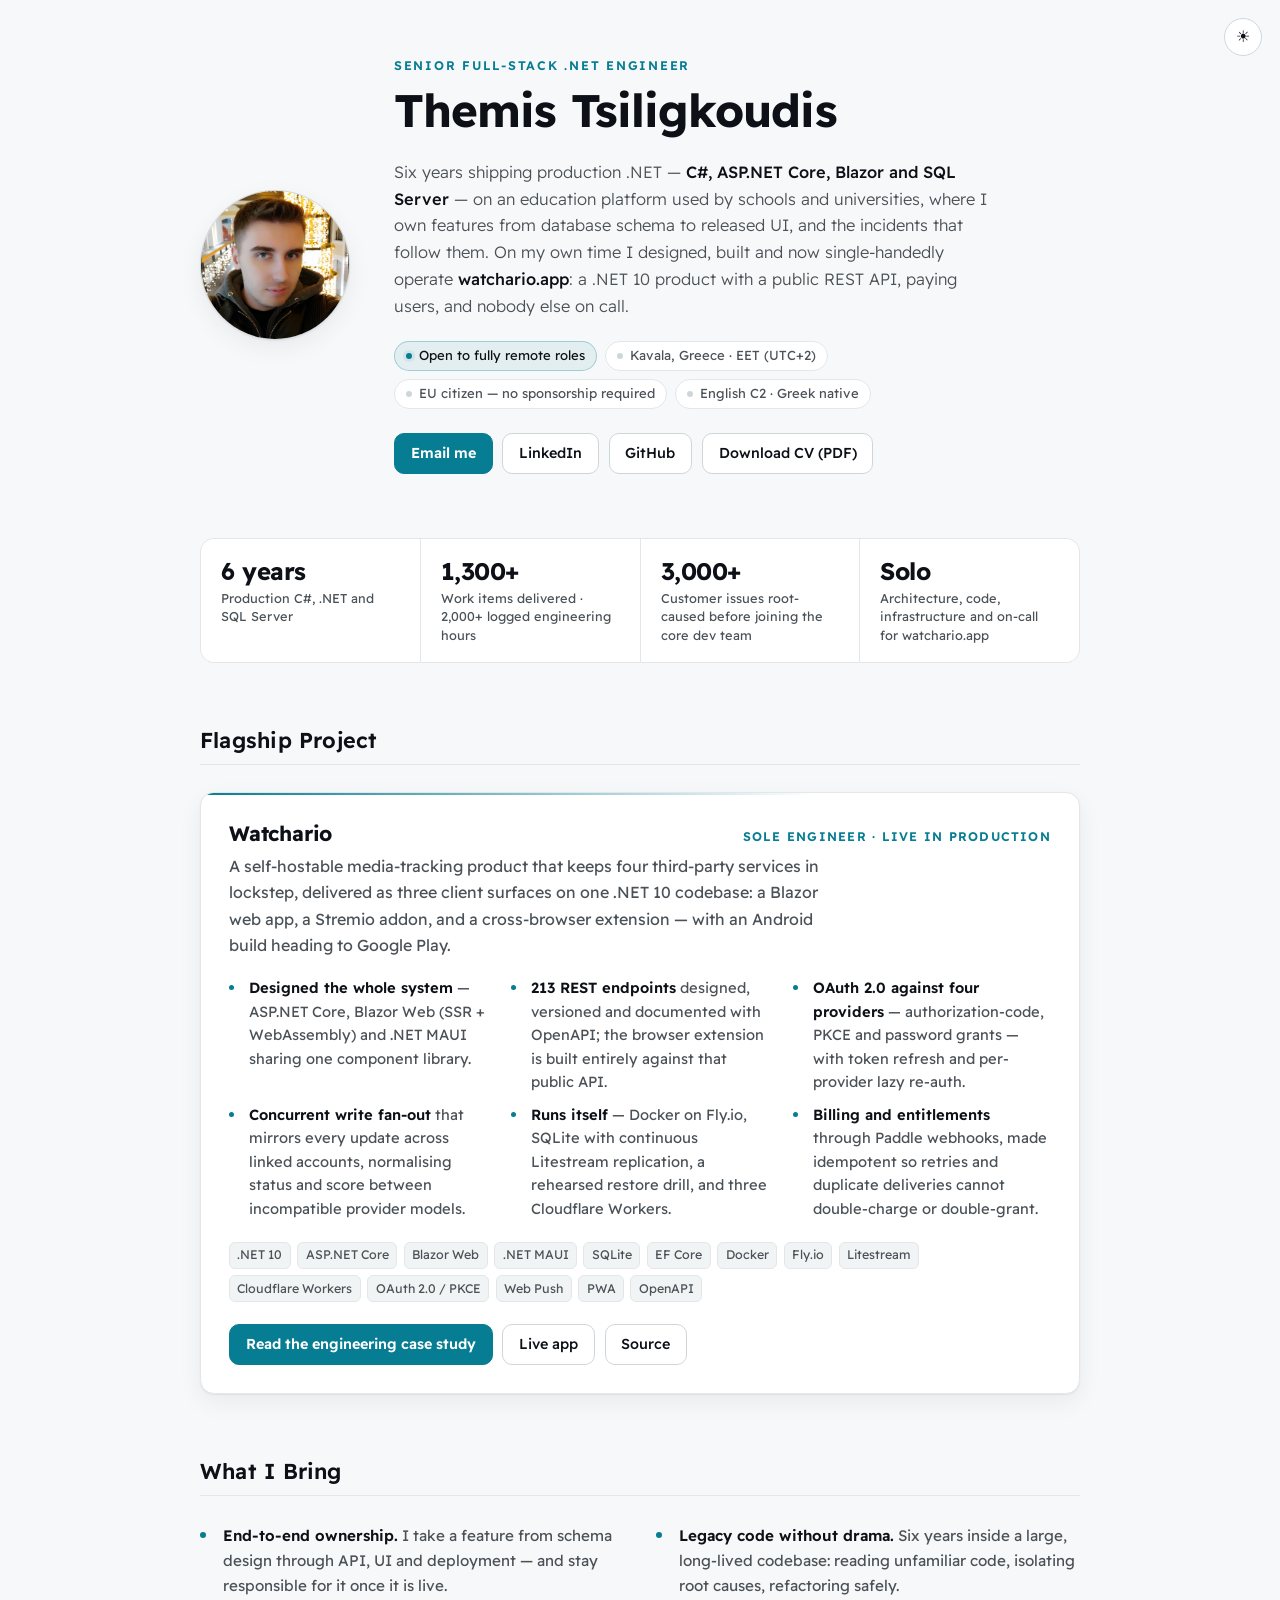
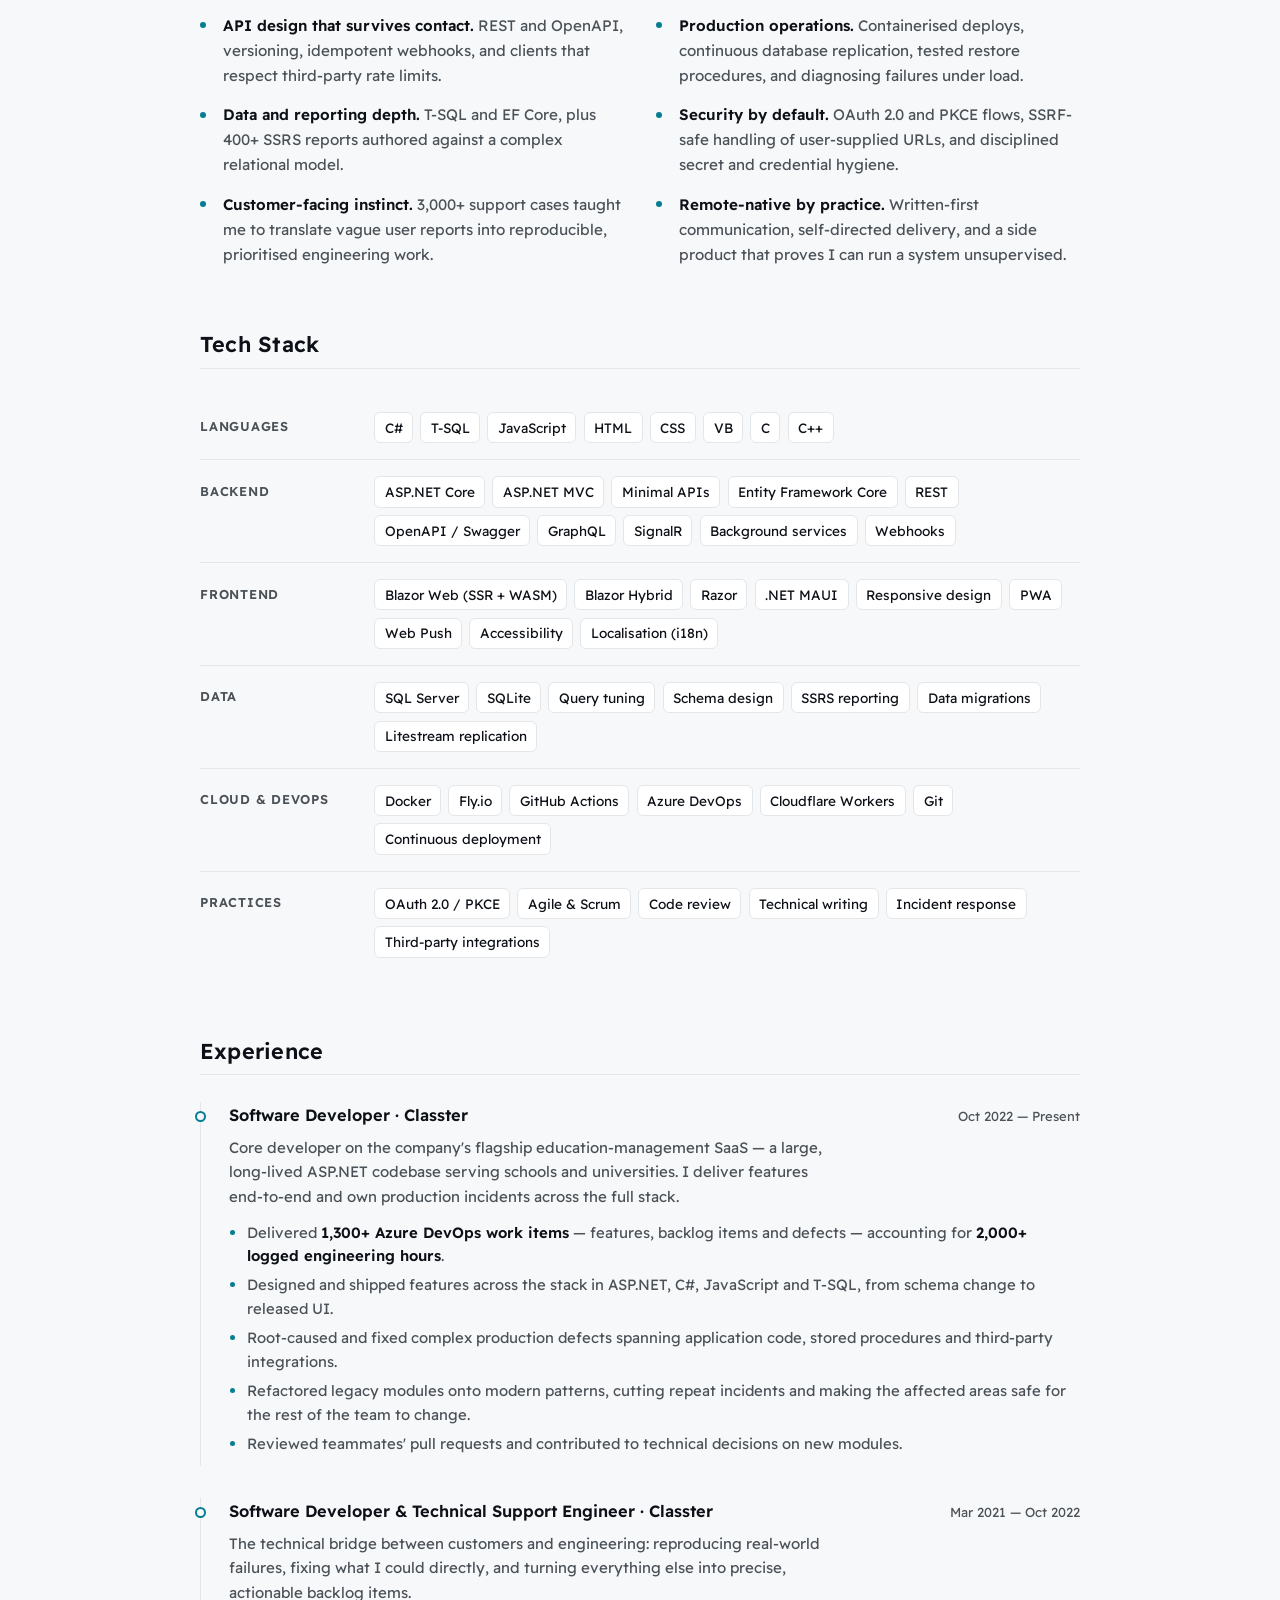
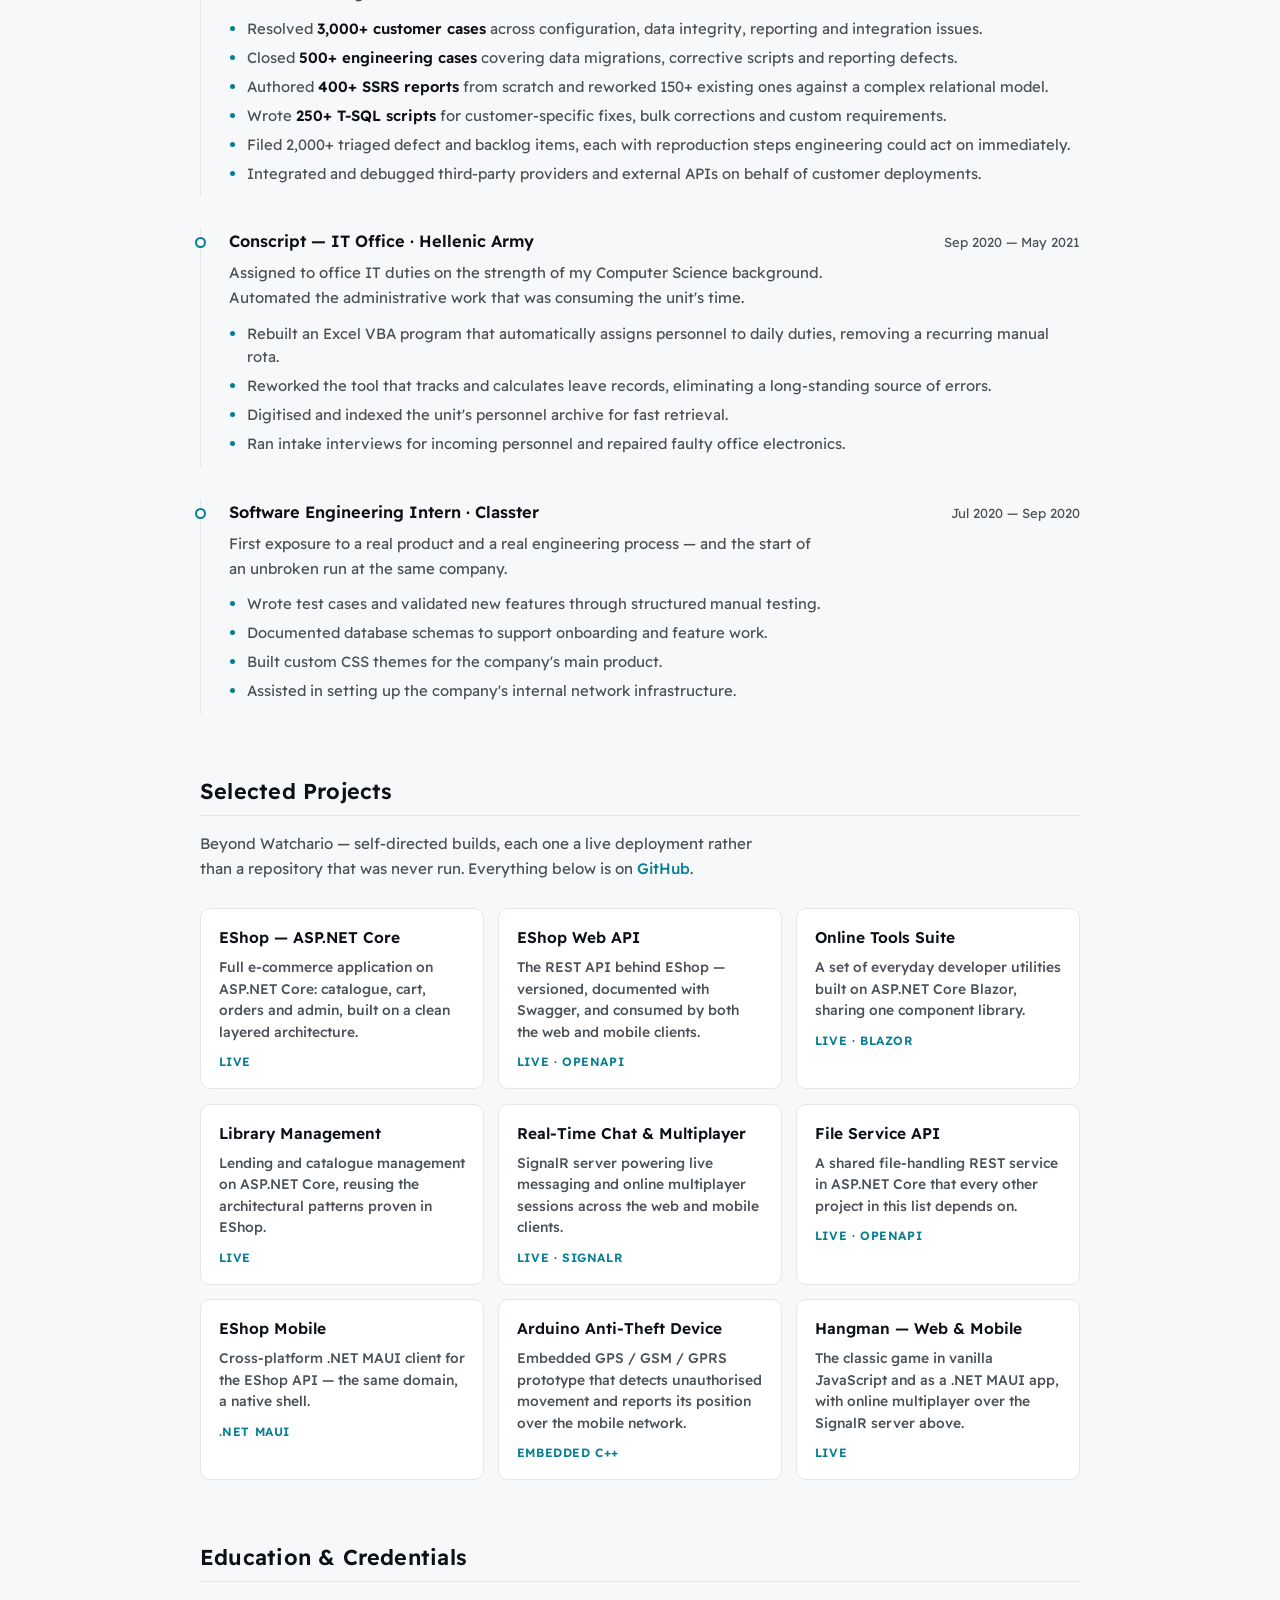
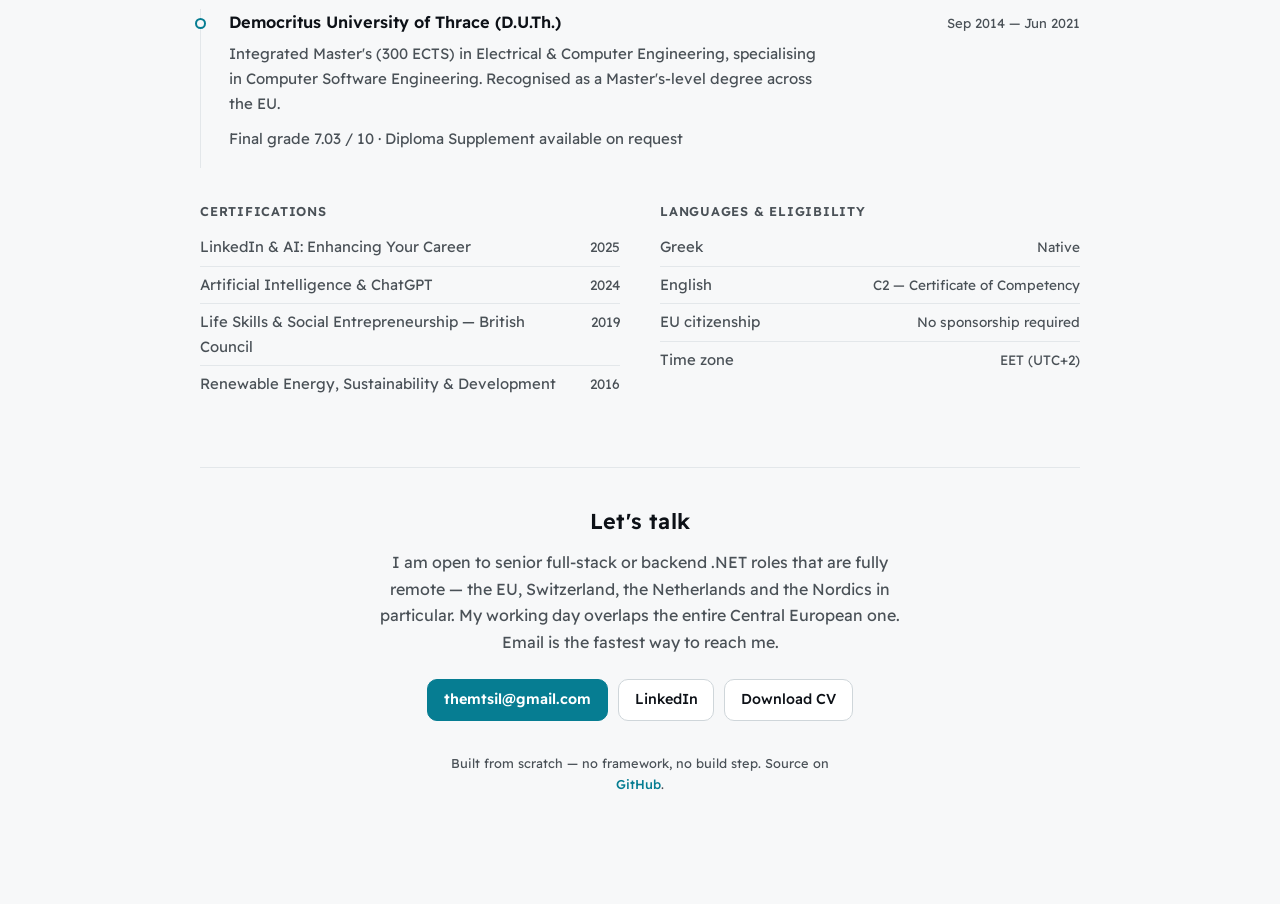
==== index.html @ 0f23194d "Reposition the résumé for senior remote roles; add Watchario case study The site read as a competent" ====
<!DOCTYPE html>
<html lang="en">
<head>
    <meta charset="utf-8">
    <meta name="viewport" content="width=device-width, initial-scale=1">

    <title>Themis Tsiligkoudis — Senior Full-Stack .NET Engineer</title>
    <meta name="description" content="Senior Full-Stack .NET Engineer with 6 years of production experience in C#, ASP.NET Core, Blazor and SQL Server. Based in Kavala, Greece (UTC+2) and open to fully remote roles across the EU, Switzerland and the Nordics. Builder and sole operator of watchario.app.">
    <meta name="author" content="Themis Tsiligkoudis">
    <meta name="keywords" content="Themis Tsiligkoudis, Senior .NET Developer, Full-Stack Engineer, C#, ASP.NET Core, Blazor, .NET MAUI, SQL Server, Remote Developer Greece, Remote .NET Engineer Europe">
    <link rel="canonical" href="https://myportofolio.eu/">

    <meta property="og:type" content="profile">
    <meta property="og:site_name" content="Themis Tsiligkoudis">
    <meta property="og:url" content="https://myportofolio.eu/">
    <meta property="og:title" content="Themis Tsiligkoudis — Senior Full-Stack .NET Engineer">
    <meta property="og:description" content="6 years shipping production .NET. Builder and sole operator of watchario.app — a .NET 10 Blazor + MAUI product with a public REST API. Open to fully remote roles across Europe.">
    <meta property="og:image" content="https://myportofolio.eu/assets/images/og-image.png">
    <meta property="og:image:width" content="1200">
    <meta property="og:image:height" content="630">
    <meta property="og:image:alt" content="Themis Tsiligkoudis, Senior Full-Stack .NET Engineer, remote from Kavala, Greece.">
    <meta name="twitter:card" content="summary_large_image">
    <meta name="twitter:title" content="Themis Tsiligkoudis — Senior Full-Stack .NET Engineer">
    <meta name="twitter:description" content="6 years shipping production .NET. Builder and sole operator of watchario.app. Open to fully remote roles across Europe.">
    <meta name="twitter:image" content="https://myportofolio.eu/assets/images/og-image.png">

    <meta name="theme-color" content="#0b0d0e" media="(prefers-color-scheme: dark)">
    <meta name="theme-color" content="#f7f8f9" media="(prefers-color-scheme: light)">

    <link rel="icon" href="./assets/favicon.svg" type="image/svg+xml">
    <link rel="apple-touch-icon" href="./assets/images/profile_pic.JPG">

    <link rel="preconnect" href="https://fonts.googleapis.com">
    <link rel="preconnect" href="https://fonts.gstatic.com" crossorigin>
    <link rel="stylesheet" href="https://fonts.googleapis.com/css2?family=Readex+Pro:wght@300;400;500;600;700&display=swap">
    <link rel="stylesheet" href="./styles/main.css">

    <script>
        /* Resolve the theme before first paint so the page never flashes. */
        (function () {
            try {
                var t = localStorage.getItem('portfolio-theme');
                if (t === 'light' || t === 'dark') {
                    document.documentElement.setAttribute('data-theme', t);
                }
            } catch (e) { /* Blocked storage — the OS preference decides. */ }
        })();
    </script>

    <script type="application/ld+json">
    {
        "@context": "https://schema.org",
        "@type": "Person",
        "name": "Themis Tsiligkoudis",
        "givenName": "Themis",
        "familyName": "Tsiligkoudis",
        "jobTitle": "Senior Full-Stack .NET Engineer",
        "email": "mailto:themtsil@gmail.com",
        "url": "https://myportofolio.eu/",
        "image": "https://myportofolio.eu/assets/images/profile_pic.JPG",
        "description": "Senior Full-Stack .NET Engineer with 6 years of production experience in C#, ASP.NET Core, Blazor, .NET MAUI and SQL Server. Builder and sole operator of watchario.app.",
        "nationality": { "@type": "Country", "name": "Greece" },
        "address": {
            "@type": "PostalAddress",
            "addressLocality": "Kavala",
            "addressRegion": "Eastern Macedonia and Thrace",
            "addressCountry": "GR"
        },
        "knowsLanguage": [
            { "@type": "Language", "name": "Greek", "alternateName": "el" },
            { "@type": "Language", "name": "English", "alternateName": "en" }
        ],
        "worksFor": {
            "@type": "Organization",
            "name": "Classter",
            "url": "https://www.classter.com"
        },
        "alumniOf": {
            "@type": "CollegeOrUniversity",
            "name": "Democritus University of Thrace",
            "url": "https://duth.gr"
        },
        "knowsAbout": [
            "C#", ".NET", "ASP.NET Core", "Blazor", ".NET MAUI", "SQL Server",
            "T-SQL", "Entity Framework Core", "REST API design", "OpenAPI",
            "SignalR", "SQL Server Reporting Services", "Docker", "OAuth 2.0",
            "Azure DevOps", "Cloudflare Workers", "Fly.io"
        ],
        "sameAs": [
            "https://github.com/ttsiligkoudis",
            "https://www.linkedin.com/in/ttsiligkoudis/",
            "https://watchario.app"
        ],
        "seeks": {
            "@type": "Demand",
            "name": "Fully remote senior .NET engineering roles across the EU, Switzerland, the Nordics and the Netherlands"
        }
    }
    </script>
</head>
<body>
    <a class="skip-link" href="#main">Skip to content</a>

    <button id="theme-toggle" class="theme-toggle no-print" type="button" aria-label="Toggle color theme" aria-pressed="false" title="Toggle theme">
        <span class="theme-toggle__icon" aria-hidden="true">☾</span>
    </button>

    <main id="main">
        <div id="container--main">

            <header id="wrapper--hero">
                <img id="profile-pic" src="./assets/images/profile_pic.JPG" width="150" height="150"
                     alt="Portrait of Themis Tsiligkoudis">

                <div class="hero__content">
                    <p class="eyebrow">Senior Full-Stack .NET Engineer</p>
                    <h1 id="user-name">Themis Tsiligkoudis</h1>

                    <p id="bio">
                        Six years shipping production .NET — <strong>C#, ASP.NET Core, Blazor and SQL Server</strong> —
                        on an education platform used by schools and universities, where I own features from
                        database schema to released UI, and the incidents that follow them.
                        On my own time I designed, built and now single-handedly operate
                        <strong>watchario.app</strong>: a .NET 10 product with a public REST API, paying users,
                        and nobody else on call.
                    </p>

                    <ul class="availability">
                        <li class="is-open">Open to fully remote roles</li>
                        <li>Kavala, Greece · EET (UTC+2)</li>
                        <li>EU citizen — no sponsorship required</li>
                        <li>English C2 · Greek native</li>
                    </ul>

                    <ul class="cta-row">
                        <li><a class="btn btn--primary print-url" data-url="themtsil@gmail.com" href="mailto:themtsil@gmail.com?subject=Role%20enquiry">Email me</a></li>
                        <li><a class="btn print-url" data-url="linkedin.com/in/ttsiligkoudis" href="https://www.linkedin.com/in/ttsiligkoudis/" target="_blank" rel="noopener">LinkedIn</a></li>
                        <li><a class="btn print-url" data-url="github.com/ttsiligkoudis" href="https://github.com/ttsiligkoudis" target="_blank" rel="noopener">GitHub</a></li>
                        <li><a class="btn no-print" href="./assets/Themis-Tsiligkoudis-CV.pdf" target="_blank" rel="noopener">Download CV (PDF)</a></li>
                    </ul>
                </div>
            </header>

            <section class="section--page" aria-label="Career highlights at a glance">
                <div class="stat-band">
                    <p class="stat">
                        <span class="stat__value">6 years</span>
                        <span class="stat__label">Production C#, .NET and SQL Server</span>
                    </p>
                    <p class="stat">
                        <span class="stat__value">1,300+</span>
                        <span class="stat__label">Work items delivered · 2,000+ logged engineering hours</span>
                    </p>
                    <p class="stat">
                        <span class="stat__value">3,000+</span>
                        <span class="stat__label">Customer issues root-caused before joining the core dev team</span>
                    </p>
                    <p class="stat">
                        <span class="stat__value">Solo</span>
                        <span class="stat__label">Architecture, code, infrastructure and on-call for watchario.app</span>
                    </p>
                </div>
            </section>

            <section class="section--page" id="flagship">
                <h2>Flagship Project</h2>

                <article class="featured">
                    <div class="featured__head">
                        <h3 class="featured__title">Watchario</h3>
                        <span class="featured__role">Sole engineer · Live in production</span>
                    </div>

                    <p class="featured__tagline">
                        A self-hostable media-tracking product that keeps four third-party services in lockstep,
                        delivered as three client surfaces on one .NET 10 codebase: a Blazor web app, a Stremio
                        addon, and a cross-browser extension — with an Android build heading to Google Play.
                    </p>

                    <ul class="featured__points">
                        <li><strong>Designed the whole system</strong> — ASP.NET Core, Blazor Web (SSR + WebAssembly) and .NET MAUI sharing one component library.</li>
                        <li><strong>213 REST endpoints</strong> designed, versioned and documented with OpenAPI; the browser extension is built entirely against that public API.</li>
                        <li><strong>OAuth 2.0 against four providers</strong> — authorization-code, PKCE and password grants — with token refresh and per-provider lazy re-auth.</li>
                        <li><strong>Concurrent write fan-out</strong> that mirrors every update across linked accounts, normalising status and score between incompatible provider models.</li>
                        <li><strong>Runs itself</strong> — Docker on Fly.io, SQLite with continuous Litestream replication, a rehearsed restore drill, and three Cloudflare Workers.</li>
                        <li><strong>Billing and entitlements</strong> through Paddle webhooks, made idempotent so retries and duplicate deliveries cannot double-charge or double-grant.</li>
                    </ul>

                    <ul class="tags">
                        <li>.NET 10</li>
                        <li>ASP.NET Core</li>
                        <li>Blazor Web</li>
                        <li>.NET MAUI</li>
                        <li>SQLite</li>
                        <li>EF Core</li>
                        <li>Docker</li>
                        <li>Fly.io</li>
                        <li>Litestream</li>
                        <li>Cloudflare Workers</li>
                        <li>OAuth 2.0 / PKCE</li>
                        <li>Web Push</li>
                        <li>PWA</li>
                        <li>OpenAPI</li>
                    </ul>

                    <ul class="cta-row">
                        <li><a class="btn btn--primary print-url" data-url="myportofolio.eu/watchario.html" href="./watchario.html">Read the engineering case study</a></li>
                        <li><a class="btn print-url" data-url="watchario.app" href="https://watchario.app" target="_blank" rel="noopener">Live app</a></li>
                        <li><a class="btn print-url" data-url="github.com/ttsiligkoudis/Watchario" href="https://github.com/ttsiligkoudis/Watchario" target="_blank" rel="noopener">Source</a></li>
                    </ul>
                </article>
            </section>

            <section class="section--page">
                <h2>What I Bring</h2>
                <ul id="qualifications--list">
                    <li><strong>End-to-end ownership.</strong> I take a feature from schema design through API, UI and deployment — and stay responsible for it once it is live.</li>
                    <li><strong>Legacy code without drama.</strong> Six years inside a large, long-lived codebase: reading unfamiliar code, isolating root causes, refactoring safely.</li>
                    <li><strong>API design that survives contact.</strong> REST and OpenAPI, versioning, idempotent webhooks, and clients that respect third-party rate limits.</li>
                    <li><strong>Production operations.</strong> Containerised deploys, continuous database replication, tested restore procedures, and diagnosing failures under load.</li>
                    <li><strong>Data and reporting depth.</strong> T-SQL and EF Core, plus 400+ SSRS reports authored against a complex relational model.</li>
                    <li><strong>Security by default.</strong> OAuth 2.0 and PKCE flows, SSRF-safe handling of user-supplied URLs, and disciplined secret and credential hygiene.</li>
                    <li><strong>Customer-facing instinct.</strong> 3,000+ support cases taught me to translate vague user reports into reproducible, prioritised engineering work.</li>
                    <li><strong>Remote-native by practice.</strong> Written-first communication, self-directed delivery, and a side product that proves I can run a system unsupervised.</li>
                </ul>
            </section>

            <section class="section--page">
                <h2>Tech Stack</h2>

                <div class="stack-group">
                    <p class="stack-group__label">Languages</p>
                    <ul class="stack-group__items">
                        <li>C#</li><li>T-SQL</li><li>JavaScript</li><li>HTML</li><li>CSS</li>
                        <li>VB</li><li>C</li><li>C++</li>
                    </ul>
                </div>

                <div class="stack-group">
                    <p class="stack-group__label">Backend</p>
                    <ul class="stack-group__items">
                        <li>ASP.NET Core</li><li>ASP.NET MVC</li><li>Minimal APIs</li>
                        <li>Entity Framework Core</li><li>REST</li><li>OpenAPI / Swagger</li>
                        <li>GraphQL</li><li>SignalR</li><li>Background services</li><li>Webhooks</li>
                    </ul>
                </div>

                <div class="stack-group">
                    <p class="stack-group__label">Frontend</p>
                    <ul class="stack-group__items">
                        <li>Blazor Web (SSR + WASM)</li><li>Blazor Hybrid</li><li>Razor</li>
                        <li>.NET MAUI</li><li>Responsive design</li><li>PWA</li>
                        <li>Web Push</li><li>Accessibility</li><li>Localisation (i18n)</li>
                    </ul>
                </div>

                <div class="stack-group">
                    <p class="stack-group__label">Data</p>
                    <ul class="stack-group__items">
                        <li>SQL Server</li><li>SQLite</li><li>Query tuning</li>
                        <li>Schema design</li><li>SSRS reporting</li><li>Data migrations</li>
                        <li>Litestream replication</li>
                    </ul>
                </div>

                <div class="stack-group">
                    <p class="stack-group__label">Cloud &amp; DevOps</p>
                    <ul class="stack-group__items">
                        <li>Docker</li><li>Fly.io</li><li>GitHub Actions</li>
                        <li>Azure DevOps</li><li>Cloudflare Workers</li><li>Git</li>
                        <li>Continuous deployment</li>
                    </ul>
                </div>

                <div class="stack-group">
                    <p class="stack-group__label">Practices</p>
                    <ul class="stack-group__items">
                        <li>OAuth 2.0 / PKCE</li><li>Agile &amp; Scrum</li><li>Code review</li>
                        <li>Technical writing</li><li>Incident response</li><li>Third-party integrations</li>
                    </ul>
                </div>
            </section>

            <section id="work-history-wrapper" class="section--page">
                <h2>Experience</h2>

                <div class="card--work-history">
                    <div class="card__header">
                        <strong>Software Developer · Classter</strong>
                        <span class="card__date">Oct 2022 — Present</span>
                    </div>
                    <p>
                        Core developer on the company's flagship education-management SaaS — a large, long-lived
                        ASP.NET codebase serving schools and universities. I deliver features end-to-end and own
                        production incidents across the full stack.
                    </p>
                    <ul>
                        <li>Delivered <strong>1,300+ Azure DevOps work items</strong> — features, backlog items and defects — accounting for <strong>2,000+ logged engineering hours</strong>.</li>
                        <li>Designed and shipped features across the stack in ASP.NET, C#, JavaScript and T-SQL, from schema change to released UI.</li>
                        <li>Root-caused and fixed complex production defects spanning application code, stored procedures and third-party integrations.</li>
                        <li>Refactored legacy modules onto modern patterns, cutting repeat incidents and making the affected areas safe for the rest of the team to change.</li>
                        <li>Reviewed teammates' pull requests and contributed to technical decisions on new modules.</li>
                    </ul>
                </div>

                <div class="card--work-history">
                    <div class="card__header">
                        <strong>Software Developer &amp; Technical Support Engineer · Classter</strong>
                        <span class="card__date">Mar 2021 — Oct 2022</span>
                    </div>
                    <p>
                        The technical bridge between customers and engineering: reproducing real-world failures,
                        fixing what I could directly, and turning everything else into precise, actionable backlog items.
                    </p>
                    <ul>
                        <li>Resolved <strong>3,000+ customer cases</strong> across configuration, data integrity, reporting and integration issues.</li>
                        <li>Closed <strong>500+ engineering cases</strong> covering data migrations, corrective scripts and reporting defects.</li>
                        <li>Authored <strong>400+ SSRS reports</strong> from scratch and reworked 150+ existing ones against a complex relational model.</li>
                        <li>Wrote <strong>250+ T-SQL scripts</strong> for customer-specific fixes, bulk corrections and custom requirements.</li>
                        <li>Filed 2,000+ triaged defect and backlog items, each with reproduction steps engineering could act on immediately.</li>
                        <li>Integrated and debugged third-party providers and external APIs on behalf of customer deployments.</li>
                    </ul>
                </div>

                <div class="card--work-history">
                    <div class="card__header">
                        <strong>Conscript — IT Office · Hellenic Army</strong>
                        <span class="card__date">Sep 2020 — May 2021</span>
                    </div>
                    <p>
                        Assigned to office IT duties on the strength of my Computer Science background. Automated
                        the administrative work that was consuming the unit's time.
                    </p>
                    <ul>
                        <li>Rebuilt an Excel VBA program that automatically assigns personnel to daily duties, removing a recurring manual rota.</li>
                        <li>Reworked the tool that tracks and calculates leave records, eliminating a long-standing source of errors.</li>
                        <li>Digitised and indexed the unit's personnel archive for fast retrieval.</li>
                        <li>Ran intake interviews for incoming personnel and repaired faulty office electronics.</li>
                    </ul>
                </div>

                <div class="card--work-history">
                    <div class="card__header">
                        <strong>Software Engineering Intern · Classter</strong>
                        <span class="card__date">Jul 2020 — Sep 2020</span>
                    </div>
                    <p>
                        First exposure to a real product and a real engineering process — and the start of an
                        unbroken run at the same company.
                    </p>
                    <ul>
                        <li>Wrote test cases and validated new features through structured manual testing.</li>
                        <li>Documented database schemas to support onboarding and feature work.</li>
                        <li>Built custom CSS themes for the company's main product.</li>
                        <li>Assisted in setting up the company's internal network infrastructure.</li>
                    </ul>
                </div>
            </section>

            <section class="section--page">
                <h2>Selected Projects</h2>
                <p class="section__lead">
                    Beyond Watchario — self-directed builds, each one a live deployment rather than a repository
                    that was never run. Everything below is on
                    <a href="https://github.com/ttsiligkoudis" target="_blank" rel="noopener">GitHub</a>.
                </p>

                <div class="projects-grid">
                    <a class="card--project" href="https://eshop.myportofolio.eu" target="_blank" rel="noopener">
                        <span class="card--project__title">EShop — ASP.NET Core</span>
                        <span class="card--project__desc">Full e-commerce application on ASP.NET Core: catalogue, cart, orders and admin, built on a clean layered architecture.</span>
                        <span class="card--project__meta">Live</span>
                    </a>

                    <a class="card--project" href="https://eshopapi.myportofolio.eu/swagger" target="_blank" rel="noopener">
                        <span class="card--project__title">EShop Web API</span>
                        <span class="card--project__desc">The REST API behind EShop — versioned, documented with Swagger, and consumed by both the web and mobile clients.</span>
                        <span class="card--project__meta">Live · OpenAPI</span>
                    </a>

                    <a class="card--project" href="https://tools.myportofolio.eu/" target="_blank" rel="noopener">
                        <span class="card--project__title">Online Tools Suite</span>
                        <span class="card--project__desc">A set of everyday developer utilities built on ASP.NET Core Blazor, sharing one component library.</span>
                        <span class="card--project__meta">Live · Blazor</span>
                    </a>

                    <a class="card--project" href="https://library.myportofolio.eu" target="_blank" rel="noopener">
                        <span class="card--project__title">Library Management</span>
                        <span class="card--project__desc">Lending and catalogue management on ASP.NET Core, reusing the architectural patterns proven in EShop.</span>
                        <span class="card--project__meta">Live</span>
                    </a>

                    <a class="card--project" href="https://chat.myportofolio.eu" target="_blank" rel="noopener">
                        <span class="card--project__title">Real-Time Chat &amp; Multiplayer</span>
                        <span class="card--project__desc">SignalR server powering live messaging and online multiplayer sessions across the web and mobile clients.</span>
                        <span class="card--project__meta">Live · SignalR</span>
                    </a>

                    <a class="card--project" href="https://fileservice.myportofolio.eu/swagger" target="_blank" rel="noopener">
                        <span class="card--project__title">File Service API</span>
                        <span class="card--project__desc">A shared file-handling REST service in ASP.NET Core that every other project in this list depends on.</span>
                        <span class="card--project__meta">Live · OpenAPI</span>
                    </a>

                    <a class="card--project" href="https://github.com/ttsiligkoudis/EShopMobile" target="_blank" rel="noopener">
                        <span class="card--project__title">EShop Mobile</span>
                        <span class="card--project__desc">Cross-platform .NET MAUI client for the EShop API — the same domain, a native shell.</span>
                        <span class="card--project__meta">.NET MAUI</span>
                    </a>

                    <a class="card--project" href="https://github.com/ttsiligkoudis/Arduino-GPS-GSM-Device" target="_blank" rel="noopener">
                        <span class="card--project__title">Arduino Anti-Theft Device</span>
                        <span class="card--project__desc">Embedded GPS / GSM / GPRS prototype that detects unauthorised movement and reports its position over the mobile network.</span>
                        <span class="card--project__meta">Embedded C++</span>
                    </a>

                    <a class="card--project" href="https://hangman.myportofolio.eu" target="_blank" rel="noopener">
                        <span class="card--project__title">Hangman — Web &amp; Mobile</span>
                        <span class="card--project__desc">The classic game in vanilla JavaScript and as a .NET MAUI app, with online multiplayer over the SignalR server above.</span>
                        <span class="card--project__meta">Live</span>
                    </a>
                </div>
            </section>

            <section id="education-wrapper" class="section--page">
                <h2>Education &amp; Credentials</h2>

                <div class="card--education">
                    <div class="card__header">
                        <strong>Democritus University of Thrace (D.U.Th.)</strong>
                        <span class="card__date">Sep 2014 — Jun 2021</span>
                    </div>
                    <p>
                        Integrated Master's (300 ECTS) in Electrical &amp; Computer Engineering,
                        specialising in Computer Software Engineering. Recognised as a Master's-level degree
                        across the EU.
                    </p>
                    <p class="muted">Final grade 7.03 / 10 · Diploma Supplement available on request</p>
                </div>

                <div class="two-col" style="margin-top:2em;">
                    <div>
                        <h3 class="stack-group__label" style="margin-bottom:.75em;">Certifications</h3>
                        <ul class="plain-list">
                            <li><span>LinkedIn &amp; AI: Enhancing Your Career</span><span>2025</span></li>
                            <li><span>Artificial Intelligence &amp; ChatGPT</span><span>2024</span></li>
                            <li><span>Life Skills &amp; Social Entrepreneurship — British Council</span><span>2019</span></li>
                            <li><span>Renewable Energy, Sustainability &amp; Development</span><span>2016</span></li>
                        </ul>
                    </div>
                    <div>
                        <h3 class="stack-group__label" style="margin-bottom:.75em;">Languages &amp; Eligibility</h3>
                        <ul class="plain-list">
                            <li><span>Greek</span><span>Native</span></li>
                            <li><span>English</span><span>C2 — Certificate of Competency</span></li>
                            <li><span>EU citizenship</span><span>No sponsorship required</span></li>
                            <li><span>Time zone</span><span>EET (UTC+2)</span></li>
                        </ul>
                    </div>
                </div>
            </section>

            <footer class="section--page footer">
                <h2>Let's talk</h2>
                <p>
                    I am open to senior full-stack or backend .NET roles that are fully remote —
                    the EU, Switzerland, the Netherlands and the Nordics in particular. My working
                    day overlaps the entire Central European one. Email is the fastest way to reach me.
                </p>
                <ul class="cta-row">
                    <li><a class="btn btn--primary" href="mailto:themtsil@gmail.com?subject=Role%20enquiry">themtsil@gmail.com</a></li>
                    <li><a class="btn" href="https://www.linkedin.com/in/ttsiligkoudis/" target="_blank" rel="noopener">LinkedIn</a></li>
                    <li><a class="btn no-print" href="./assets/Themis-Tsiligkoudis-CV.pdf" target="_blank" rel="noopener">Download CV</a></li>
                </ul>
                <p class="colophon">
                    Built from scratch — no framework, no build step. Source on
                    <a href="https://github.com/ttsiligkoudis/Digital-Resume" target="_blank" rel="noopener">GitHub</a>.
                </p>
            </footer>

        </div>
    </main>

    <script src="./scripts/theme.js" defer></script>
</body>
</html>
---- styles/main.css ----
/* ==========================================================================
   Themis Tsiligkoudis — digital resume
   Single stylesheet. Theme resolves from data-theme on <html>, falling back
   to the OS preference, so nothing here depends on a second network request.
   ========================================================================== */

:root{
    --bg:#0b0d0e;
    --surface:#141718;
    --surface-2:#1b1f20;
    --border:#262b2d;
    --border-strong:#343a3c;
    --text:#f2f4f5;
    --text-dim:#a3a9ab;
    --accent:#22c9e0;
    --accent-ink:#0b0d0e;
    --accent-soft:rgba(34,201,224,0.12);
    --accent-line:rgba(34,201,224,0.35);
    --shadow:0 1px 2px rgba(0,0,0,0.4), 0 8px 24px rgba(0,0,0,0.25);

    --maxw:920px;
    --radius:10px;
    --radius-lg:14px;

    color-scheme: dark;
}

:root[data-theme="light"]{
    --bg:#f7f8f9;
    --surface:#ffffff;
    --surface-2:#f1f4f5;
    --border:#e3e7ea;
    --border-strong:#cfd6da;
    --text:#0d1117;
    --text-dim:#4a5157;
    --accent:#067d92;
    --accent-ink:#ffffff;
    --accent-soft:rgba(6,125,146,0.08);
    --accent-line:rgba(6,125,146,0.3);
    --shadow:0 1px 2px rgba(16,24,32,0.06), 0 8px 24px rgba(16,24,32,0.06);

    color-scheme: light;
}

@media (prefers-color-scheme: light){
    :root:not([data-theme="dark"]){
        --bg:#f7f8f9;
        --surface:#ffffff;
        --surface-2:#f1f4f5;
        --border:#e3e7ea;
        --border-strong:#cfd6da;
        --text:#0d1117;
        --text-dim:#4a5157;
        --accent:#067d92;
        --accent-ink:#ffffff;
        --accent-soft:rgba(6,125,146,0.08);
        --accent-line:rgba(6,125,146,0.3);
        --shadow:0 1px 2px rgba(16,24,32,0.06), 0 8px 24px rgba(16,24,32,0.06);

        color-scheme: light;
    }
}

*,*::before,*::after{ box-sizing:border-box; }

html{ scroll-behavior:smooth; }

body{
    margin:0;
    background-color:var(--bg);
    color:var(--text);
    font-family:'Readex Pro', ui-sans-serif, system-ui, -apple-system, 'Segoe UI', sans-serif;
    font-size:16px;
    line-height:1.65;
    -webkit-font-smoothing:antialiased;
    text-rendering:optimizeLegibility;
}

p,li{ color:var(--text-dim); }

h1,h2,h3{ color:var(--text); line-height:1.2; }

a{
    color:var(--accent);
    text-decoration:none;
    font-weight:500;
    transition:color .18s ease, border-color .18s ease, opacity .18s ease;
}
a:hover{ opacity:.85; }

:focus-visible{
    outline:2px solid var(--accent);
    outline-offset:3px;
    border-radius:4px;
}

.skip-link{
    position:absolute;
    left:-9999px;
    top:0;
    z-index:200;
    padding:.6em 1em;
    background:var(--accent);
    color:var(--accent-ink);
    border-radius:0 0 var(--radius) 0;
    font-weight:600;
}
.skip-link:focus{ left:0; }

/* --------------------------------------------------------- layout ------- */

#container--main{
    max-width:var(--maxw);
    margin:0 auto;
    padding:2.5em 1.25em 4em;
}

.section--page{ padding:2em 0; }

h2{
    font-size:clamp(1.15rem, 2.4vw, 1.35rem);
    font-weight:600;
    letter-spacing:.01em;
    margin:0 0 1.25em;
    padding-bottom:.5em;
    border-bottom:1px solid var(--border);
}

.section__lead{
    margin:-0.75em 0 1.75em;
    font-size:.95rem;
    max-width:62ch;
}

/* ----------------------------------------------------------- hero ------- */

#wrapper--hero{
    display:flex;
    align-items:center;
    gap:2.75em;
    padding:1em 0 2em;
}

.hero__content{ flex:1; min-width:0; }

#profile-pic{
    width:150px;
    height:150px;
    flex-shrink:0;
    object-fit:cover;
    border-radius:50%;
    border:1px solid var(--border-strong);
    box-shadow:var(--shadow);
}

.eyebrow{
    color:var(--accent);
    font-size:.78rem;
    font-weight:600;
    letter-spacing:.14em;
    text-transform:uppercase;
    margin:0 0 .55em;
}

#user-name{
    font-size:clamp(2.1rem, 5.5vw, 2.85rem);
    font-weight:700;
    letter-spacing:-.02em;
    margin:0 0 .45em;
}

#bio{
    font-size:1.02rem;
    font-weight:300;
    margin:0 0 1.25em;
    max-width:60ch;
}

#bio strong{ color:var(--text); font-weight:500; }

/* ---------------------------------------------------- availability ------ */

.availability{
    display:flex;
    flex-wrap:wrap;
    gap:.5em;
    list-style:none;
    margin:0 0 1.5em;
    padding:0;
}

.availability li{
    display:inline-flex;
    align-items:center;
    gap:.5em;
    font-size:.82rem;
    color:var(--text-dim);
    background:var(--surface);
    border:1px solid var(--border);
    border-radius:999px;
    padding:.32em .85em;
    line-height:1.5;
}

.availability li::before{
    content:"";
    width:6px;
    height:6px;
    border-radius:50%;
    background:var(--border-strong);
    flex-shrink:0;
}

.availability li.is-open{
    color:var(--text);
    border-color:var(--accent-line);
    background:var(--accent-soft);
}

.availability li.is-open::before{
    background:var(--accent);
    box-shadow:0 0 0 3px var(--accent-soft);
}

/* ------------------------------------------------------ CTA links ------- */

.cta-row{
    display:flex;
    flex-wrap:wrap;
    gap:.6em;
    margin:0;
    padding:0;
    list-style:none;
}

.btn{
    display:inline-flex;
    align-items:center;
    gap:.5em;
    padding:.55em 1.1em;
    border-radius:var(--radius);
    border:1px solid var(--border-strong);
    background:var(--surface);
    color:var(--text);
    font-size:.9rem;
    font-weight:500;
}

.btn:hover{
    border-color:var(--accent);
    color:var(--accent);
    opacity:1;
}

.btn--primary{
    background:var(--accent);
    border-color:var(--accent);
    color:var(--accent-ink);
    font-weight:600;
}

.btn--primary:hover{
    background:var(--accent);
    color:var(--accent-ink);
    opacity:.88;
}

/* ---------------------------------------------------------- stats ------- */

.stat-band{
    display:grid;
    grid-template-columns:repeat(auto-fit, minmax(150px, 1fr));
    gap:1px;
    background:var(--border);
    border:1px solid var(--border);
    border-radius:var(--radius-lg);
    overflow:hidden;
    margin:0;
}

.stat{
    background:var(--surface);
    padding:1.1em 1.25em;
    margin:0;
}

.stat__value{
    display:block;
    font-size:1.5rem;
    font-weight:700;
    color:var(--text);
    letter-spacing:-.02em;
    line-height:1.2;
}

.stat__label{
    display:block;
    font-size:.8rem;
    color:var(--text-dim);
    margin-top:.25em;
    line-height:1.45;
}

/* -------------------------------------------------------- featured ------ */

.featured{
    border:1px solid var(--border);
    border-radius:var(--radius-lg);
    background:var(--surface);
    padding:1.75em;
    box-shadow:var(--shadow);
    position:relative;
    overflow:hidden;
}

.featured::before{
    content:"";
    position:absolute;
    inset:0 0 auto 0;
    height:2px;
    background:linear-gradient(90deg, var(--accent), transparent 70%);
}

.featured__head{
    display:flex;
    flex-wrap:wrap;
    align-items:baseline;
    justify-content:space-between;
    gap:.5em 1em;
    margin-bottom:.35em;
}

.featured__title{
    font-size:1.3rem;
    font-weight:700;
    margin:0;
    letter-spacing:-.01em;
}

.featured__role{
    font-size:.78rem;
    font-weight:600;
    letter-spacing:.1em;
    text-transform:uppercase;
    color:var(--accent);
}

.featured__tagline{
    font-size:1rem;
    margin:0 0 1.1em;
    max-width:62ch;
}

.featured__points{
    list-style:none;
    padding:0;
    margin:0 0 1.35em;
    display:grid;
    grid-template-columns:repeat(auto-fit, minmax(255px, 1fr));
    gap:.55em 1.5em;
}

.featured__points li{
    position:relative;
    padding-left:1.35em;
    font-size:.92rem;
    line-height:1.6;
}

.featured__points li::before{
    content:"";
    position:absolute;
    left:0;
    top:.62em;
    width:5px;
    height:5px;
    border-radius:50%;
    background:var(--accent);
}

.featured__points strong{ color:var(--text); font-weight:600; }

/* ------------------------------------------------------- tag chips ------ */

.tags{
    display:flex;
    flex-wrap:wrap;
    gap:.4em;
    list-style:none;
    padding:0;
    margin:0 0 1.35em;
}

.tags li{
    font-size:.78rem;
    color:var(--text-dim);
    background:var(--surface-2);
    border:1px solid var(--border);
    border-radius:6px;
    padding:.2em .6em;
    line-height:1.6;
}

/* ---------------------------------------------------- capabilities ------ */

#qualifications--list{
    list-style:none;
    padding:0;
    margin:0;
    display:grid;
    grid-template-columns:repeat(auto-fit, minmax(280px, 1fr));
    gap:.9em 2em;
}

#qualifications--list li{
    position:relative;
    padding-left:1.5em;
    font-size:.95rem;
}

#qualifications--list li::before{
    content:"";
    position:absolute;
    left:0;
    top:.62em;
    width:6px;
    height:6px;
    border-radius:50%;
    background:var(--accent);
}

#qualifications--list strong{ color:var(--text); font-weight:600; }

/* ------------------------------------------------------ tech stack ------ */

.stack-group{
    display:grid;
    grid-template-columns:150px 1fr;
    gap:1em 1.5em;
    padding:1em 0;
    border-bottom:1px solid var(--border);
    align-items:start;
}

.stack-group:last-child{ border-bottom:none; }

.stack-group__label{
    font-size:.8rem;
    font-weight:600;
    letter-spacing:.06em;
    text-transform:uppercase;
    color:var(--text-dim);
    padding-top:.35em;
    margin:0;
}

.stack-group__items{
    display:flex;
    flex-wrap:wrap;
    gap:.45em;
    list-style:none;
    padding:0;
    margin:0;
}

.stack-group__items li{
    font-size:.85rem;
    color:var(--text);
    background:var(--surface);
    border:1px solid var(--border);
    border-radius:6px;
    padding:.28em .7em;
    line-height:1.6;
    transition:border-color .18s ease, background-color .18s ease;
}

.stack-group__items li:hover{
    border-color:var(--accent-line);
    background:var(--accent-soft);
}

/* ------------------------------------------------------- timeline ------- */

.card--work-history,
.card--education{
    position:relative;
    border-left:1px solid var(--border);
    margin-bottom:2em;
    padding:0 0 .35em 1.75em;
    transition:border-color .18s ease;
}

.card--work-history:last-child,
.card--education:last-child{ margin-bottom:0; }

.card--work-history::before,
.card--education::before{
    content:"";
    position:absolute;
    left:-6px;
    top:.55em;
    width:11px;
    height:11px;
    border-radius:50%;
    background:var(--bg);
    border:2px solid var(--accent);
}

.card--work-history:hover,
.card--education:hover{ border-left-color:var(--accent-line); }

.card__header{
    display:flex;
    flex-wrap:wrap;
    justify-content:space-between;
    align-items:baseline;
    gap:.25em 1em;
    margin-bottom:.4em;
}

.card__header strong{
    font-size:1.02rem;
    font-weight:600;
    color:var(--text);
}

.card__date{
    font-size:.82rem;
    color:var(--text-dim);
    font-variant-numeric:tabular-nums;
    white-space:nowrap;
}

.card--work-history > p,
.card--education > p{
    font-size:.94rem;
    margin:0 0 .7em;
    max-width:66ch;
}

.card--work-history ul{
    margin:0;
    padding-left:1.15em;
}

.card--work-history li{
    font-size:.93rem;
    line-height:1.6;
    margin-bottom:.35em;
}

.card--work-history li::marker{ color:var(--accent); }

.card--work-history li strong{ color:var(--text); font-weight:600; }

.muted{
    font-size:.88rem;
    color:var(--text-dim);
    margin:0;
}

/* -------------------------------------------------------- projects ------ */

.projects-grid{
    display:grid;
    grid-template-columns:repeat(auto-fit, minmax(255px, 1fr));
    gap:.9em;
}

.card--project{
    display:flex;
    flex-direction:column;
    gap:.35em;
    padding:1em 1.1em;
    border:1px solid var(--border);
    border-radius:var(--radius);
    background:var(--surface);
    transition:border-color .18s ease, transform .18s ease, background-color .18s ease;
}

.card--project:hover{
    border-color:var(--accent-line);
    background:var(--accent-soft);
    transform:translateY(-2px);
    opacity:1;
}

.card--project__title{
    color:var(--text);
    font-weight:600;
    font-size:.97rem;
}

.card--project__desc{
    color:var(--text-dim);
    font-size:.87rem;
    line-height:1.55;
}

.card--project__meta{
    margin-top:.35em;
    font-size:.75rem;
    letter-spacing:.05em;
    text-transform:uppercase;
    color:var(--accent);
    font-weight:600;
}

/* ---------------------------------------------------------- extras ------ */

.two-col{
    display:grid;
    grid-template-columns:repeat(auto-fit, minmax(280px, 1fr));
    gap:1.5em 2.5em;
}

.plain-list{
    list-style:none;
    padding:0;
    margin:0;
}

.plain-list li{
    font-size:.93rem;
    padding:.4em 0;
    border-bottom:1px solid var(--border);
    display:flex;
    justify-content:space-between;
    align-items:baseline;
    gap:1em;
}

.plain-list li:last-child{ border-bottom:none; }

.plain-list span:first-child{ min-width:0; }

.plain-list span:last-child{
    color:var(--text-dim);
    font-size:.85rem;
    white-space:nowrap;
    flex-shrink:0;
}

/* ---------------------------------------------------------- footer ------ */

.footer{
    margin-top:2em;
    padding-top:2.5em;
    border-top:1px solid var(--border);
    text-align:center;
}

.footer h2{
    border-bottom:none;
    padding-bottom:0;
    margin-bottom:.5em;
}

.footer p{ max-width:52ch; margin-inline:auto; }

.footer .cta-row{ justify-content:center; margin-top:1.5em; }

.colophon{
    margin-top:2.5em;
    font-size:.8rem;
    color:var(--text-dim);
}

/* ----------------------------------------------------- theme toggle ----- */

.theme-toggle{
    position:fixed;
    top:1.1em;
    right:1.1em;
    width:38px;
    height:38px;
    border-radius:50%;
    border:1px solid var(--border-strong);
    background:var(--surface);
    color:var(--text);
    cursor:pointer;
    display:flex;
    align-items:center;
    justify-content:center;
    font-size:1rem;
    z-index:100;
    transition:border-color .18s ease, transform .18s ease;
}

.theme-toggle:hover{
    border-color:var(--accent);
    transform:rotate(18deg);
}

.theme-toggle__icon{ line-height:1; }

/* ------------------------------------------------------ case study ------ */

.backlink{
    display:inline-flex;
    align-items:center;
    gap:.45em;
    font-size:.88rem;
    margin-bottom:2em;
}

.case-hero{ padding:1em 0 1.5em; }

.case-hero h1{
    font-size:clamp(1.9rem, 5vw, 2.5rem);
    font-weight:700;
    letter-spacing:-.02em;
    margin:0 0 .4em;
}

.case-hero__lead{
    font-size:1.05rem;
    font-weight:300;
    max-width:64ch;
    margin:0 0 1.5em;
}

.meta-grid{
    display:grid;
    grid-template-columns:repeat(auto-fit, minmax(190px, 1fr));
    gap:1.25em 2em;
    padding:1.35em 0;
    border-top:1px solid var(--border);
    border-bottom:1px solid var(--border);
    margin-bottom:2.5em;
}

.meta-grid dt{
    font-size:.75rem;
    font-weight:600;
    letter-spacing:.1em;
    text-transform:uppercase;
    color:var(--text-dim);
    margin-bottom:.3em;
}

.meta-grid dd{
    margin:0;
    font-size:.93rem;
    color:var(--text);
}

.diagram{
    font-family:ui-monospace, SFMono-Regular, 'SF Mono', Menlo, Consolas, monospace;
    font-size:.78rem;
    line-height:1.55;
    background:var(--surface);
    border:1px solid var(--border);
    border-radius:var(--radius);
    padding:1.25em;
    overflow-x:auto;
    color:var(--text-dim);
    margin:0 0 1.5em;
}

.deep-dive{
    border:1px solid var(--border);
    border-radius:var(--radius);
    background:var(--surface);
    margin-bottom:.75em;
    overflow:hidden;
}

.deep-dive > summary{
    cursor:pointer;
    padding:.9em 1.15em;
    font-weight:600;
    font-size:.96rem;
    color:var(--text);
    list-style:none;
    display:flex;
    align-items:center;
    gap:.65em;
    transition:background-color .18s ease;
}

.deep-dive > summary::-webkit-details-marker{ display:none; }

.deep-dive > summary::before{
    content:"+";
    color:var(--accent);
    font-weight:700;
    font-size:1.05rem;
    width:1em;
    flex-shrink:0;
}

.deep-dive[open] > summary::before{ content:"\2212"; }

.deep-dive > summary:hover{ background:var(--accent-soft); }

.deep-dive__body{
    padding:0 1.15em 1.15em 2.8em;
    font-size:.92rem;
}

.deep-dive__body p{ margin:0 0 .8em; max-width:68ch; }
.deep-dive__body p:last-child{ margin-bottom:0; }
.deep-dive__body code{
    font-family:ui-monospace, SFMono-Regular, Menlo, Consolas, monospace;
    font-size:.88em;
    background:var(--surface-2);
    border:1px solid var(--border);
    border-radius:4px;
    padding:.08em .38em;
    color:var(--text);
}

.callout{
    border-left:2px solid var(--accent);
    background:var(--accent-soft);
    border-radius:0 var(--radius) var(--radius) 0;
    padding:1em 1.25em;
    margin:0 0 1.5em;
}

.callout p{ margin:0; font-size:.93rem; }
.callout strong{ color:var(--text); }

/* ------------------------------------------------------ responsive ------ */

@media (max-width:720px){
    #container--main{ padding:2em 1.1em 3em; }

    .section--page{ padding:1.5em 0; }

    #wrapper--hero{
        flex-direction:column;
        align-items:flex-start;
        gap:1.5em;
        padding-top:.5em;
    }

    #profile-pic{ width:112px; height:112px; }

    .stack-group{
        grid-template-columns:1fr;
        gap:.6em;
    }

    .stack-group__label{ padding-top:0; }

    .card__header{ flex-direction:column; align-items:flex-start; }

    .theme-toggle{ top:.75em; right:.75em; }

    .btn{ flex:1 1 auto; justify-content:center; }
}

@media (prefers-reduced-motion:reduce){
    html{ scroll-behavior:auto; }
    *,*::before,*::after{
        animation-duration:.01ms !important;
        transition-duration:.01ms !important;
    }
}

/* ----------------------------------------------------------- print ------ */

@media print{
    :root{
        --bg:#ffffff;
        --surface:#ffffff;
        --surface-2:#ffffff;
        --border:#c8ced2;
        --border-strong:#9aa3a8;
        --text:#000000;
        --text-dim:#2b2f33;
        --accent:#046273;
        --accent-soft:transparent;
        --accent-line:#046273;
        --shadow:none;
    }

    @page{ margin:14mm 13mm; }

    body{ font-size:9.6pt; line-height:1.42; background:#fff; }

    .theme-toggle,
    .skip-link,
    .no-print{ display:none !important; }

    #container--main{ max-width:none; padding:0; }

    .section--page{ padding:.45em 0; }

    h2{
        font-size:11pt;
        margin:0 0 .6em;
        padding-bottom:.25em;
        break-after:avoid;
    }

    #wrapper--hero{
        gap:1.25em;
        padding:0 0 .6em;
        align-items:flex-start;
        break-inside:avoid;
    }
    #profile-pic{ width:88px; height:88px; box-shadow:none; }
    #user-name{ font-size:20pt; margin-bottom:.2em; }
    #bio{ font-size:9.4pt; margin-bottom:.6em; }
    .eyebrow{ font-size:8pt; }

    /* Tight letter-spacing survives PDF text extraction; wide spacing makes an
       ATS read "SE N IOR" instead of "SENIOR". */
    .eyebrow,
    .featured__role,
    .stack-group__label,
    .card--project__meta,
    .meta-grid dt{ letter-spacing:.02em; }

    .availability li{ font-size:7.8pt; padding:.15em .55em; background:none; }
    .cta-row .btn{
        border:none;
        padding:0 1.1em 0 0;
        font-size:8.6pt;
        background:none;
    }
    .btn--primary{ color:var(--accent); }

    .stat-band{ background:none; gap:0; }
    .stat{ padding:.5em .8em; border-right:1px solid var(--border); }
    .stat:last-child{ border-right:none; }
    .stat__value{ font-size:13pt; }
    .stat__label{ font-size:7.6pt; }

    .featured{ padding:.8em .95em; box-shadow:none; break-inside:avoid; }
    .featured::before{ display:none; }
    .featured__title{ font-size:12pt; }
    .featured__tagline{ font-size:9.2pt; margin-bottom:.7em; }
    .featured__points{ gap:.3em 1.2em; margin-bottom:.8em; }
    .featured__points li,
    #qualifications--list li,
    .card--work-history li{ font-size:8.9pt; }

    .section__lead{ font-size:8.8pt; margin:-.35em 0 .9em; }

    .tags{ margin-bottom:.8em; }
    .tags li{ font-size:7.6pt; padding:.1em .4em; }

    .stack-group{ grid-template-columns:110px 1fr; padding:.45em 0; gap:.4em 1em; }
    .stack-group__label{ font-size:7.6pt; padding-top:.15em; }
    .stack-group__items{ gap:.25em; }
    .stack-group__items li{ font-size:8pt; padding:.12em .45em; }

    .plain-list li{ font-size:8.6pt; padding:.25em 0; }
    .plain-list span:last-child{ font-size:8pt; }
    .meta-grid dd{ font-size:8.6pt; }

    .card--work-history,
    .card--education{ break-inside:avoid; margin-bottom:1em; }

    .projects-grid{ gap:.5em; }
    .card--project{ break-inside:avoid; padding:.5em .7em; gap:.2em; }
    .card--project__title{ font-size:9pt; }
    .card--project__desc{ font-size:8.1pt; line-height:1.4; }
    .card--project__meta{ font-size:7pt; margin-top:.2em; }

    .card--work-history > p,
    .card--education > p{ font-size:8.8pt; margin-bottom:.45em; }
    .card--work-history li{ margin-bottom:.15em; }
    .card--work-history,
    .card--education{ margin-bottom:.85em; padding-left:1.4em; }
    .muted{ font-size:8.2pt; }

    a{ color:var(--accent); }

    /* Links carry no href on paper — surface the ones that matter. */
    .print-url::after{
        content:" (" attr(data-url) ")";
        font-size:8pt;
        color:var(--text-dim);
        font-weight:400;
    }

    .footer{ margin-top:1em; padding-top:1em; break-inside:avoid; }
    .colophon{ display:none; }
}
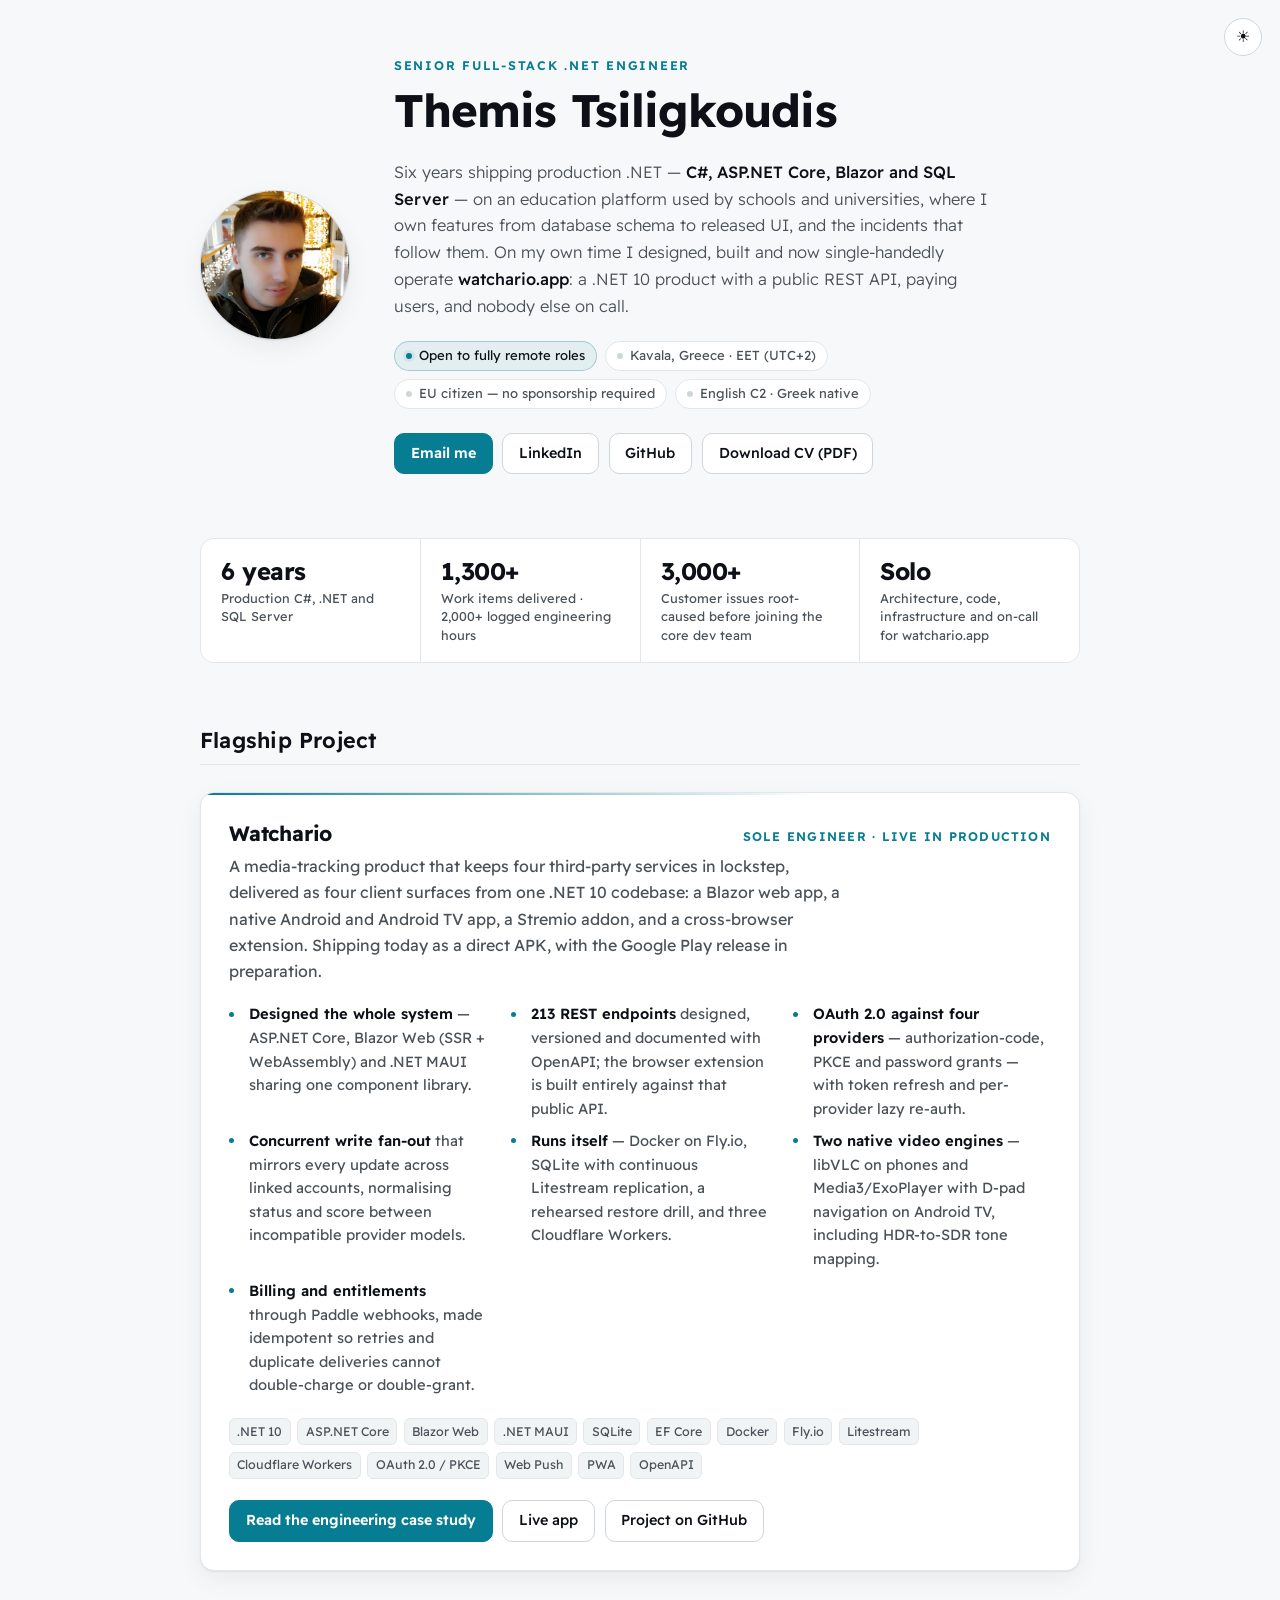
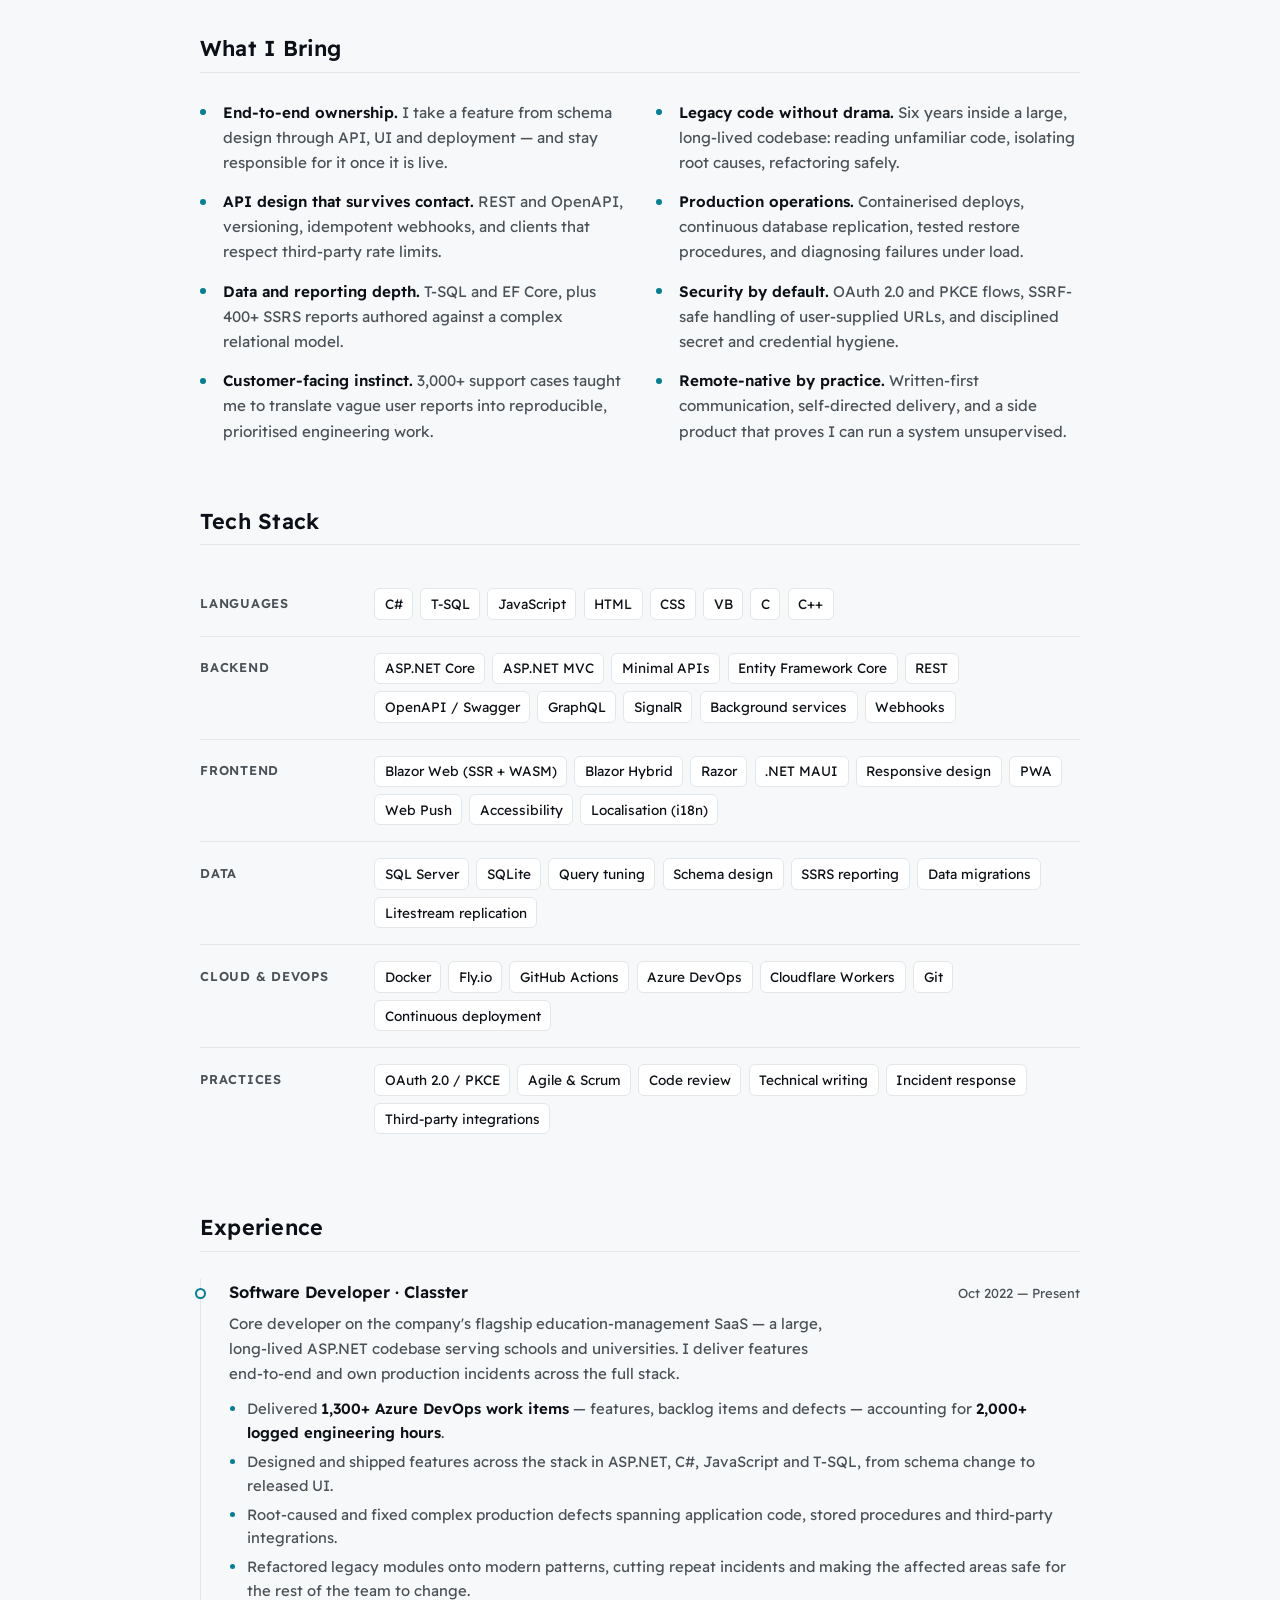
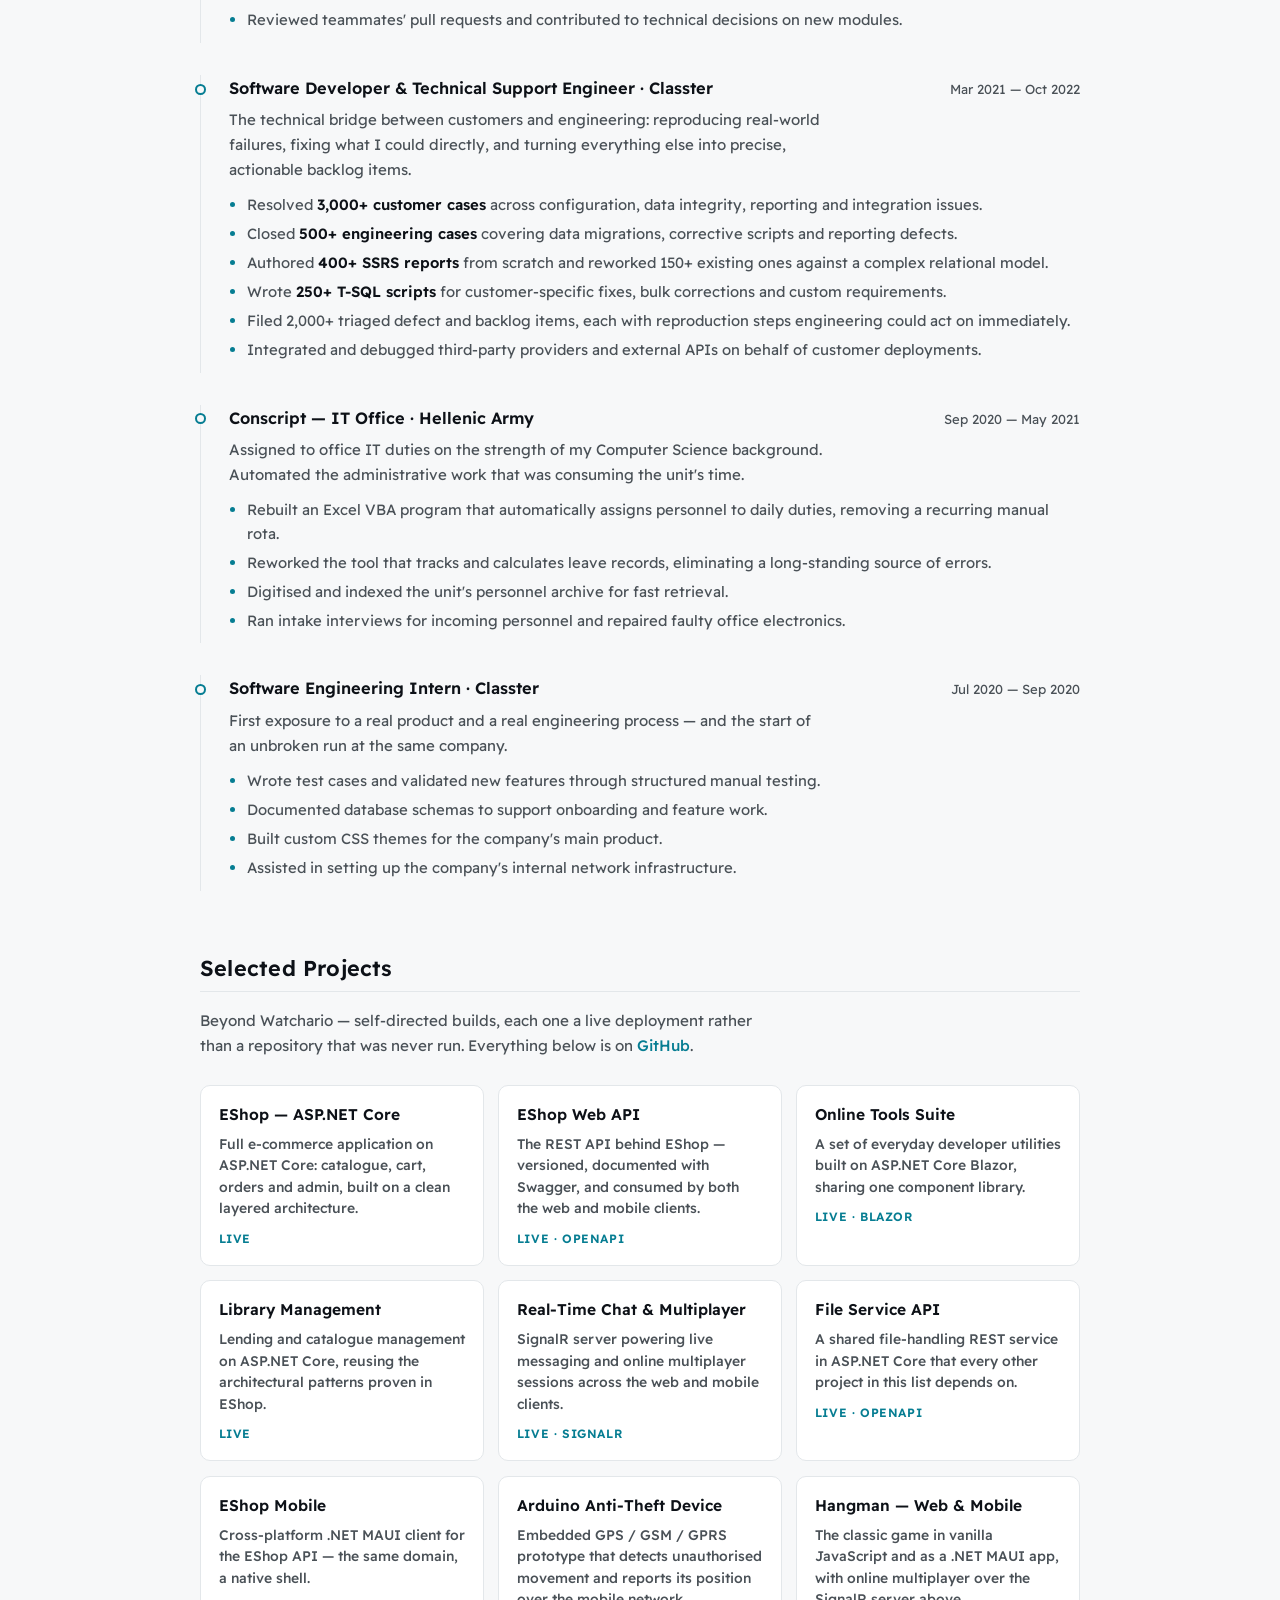
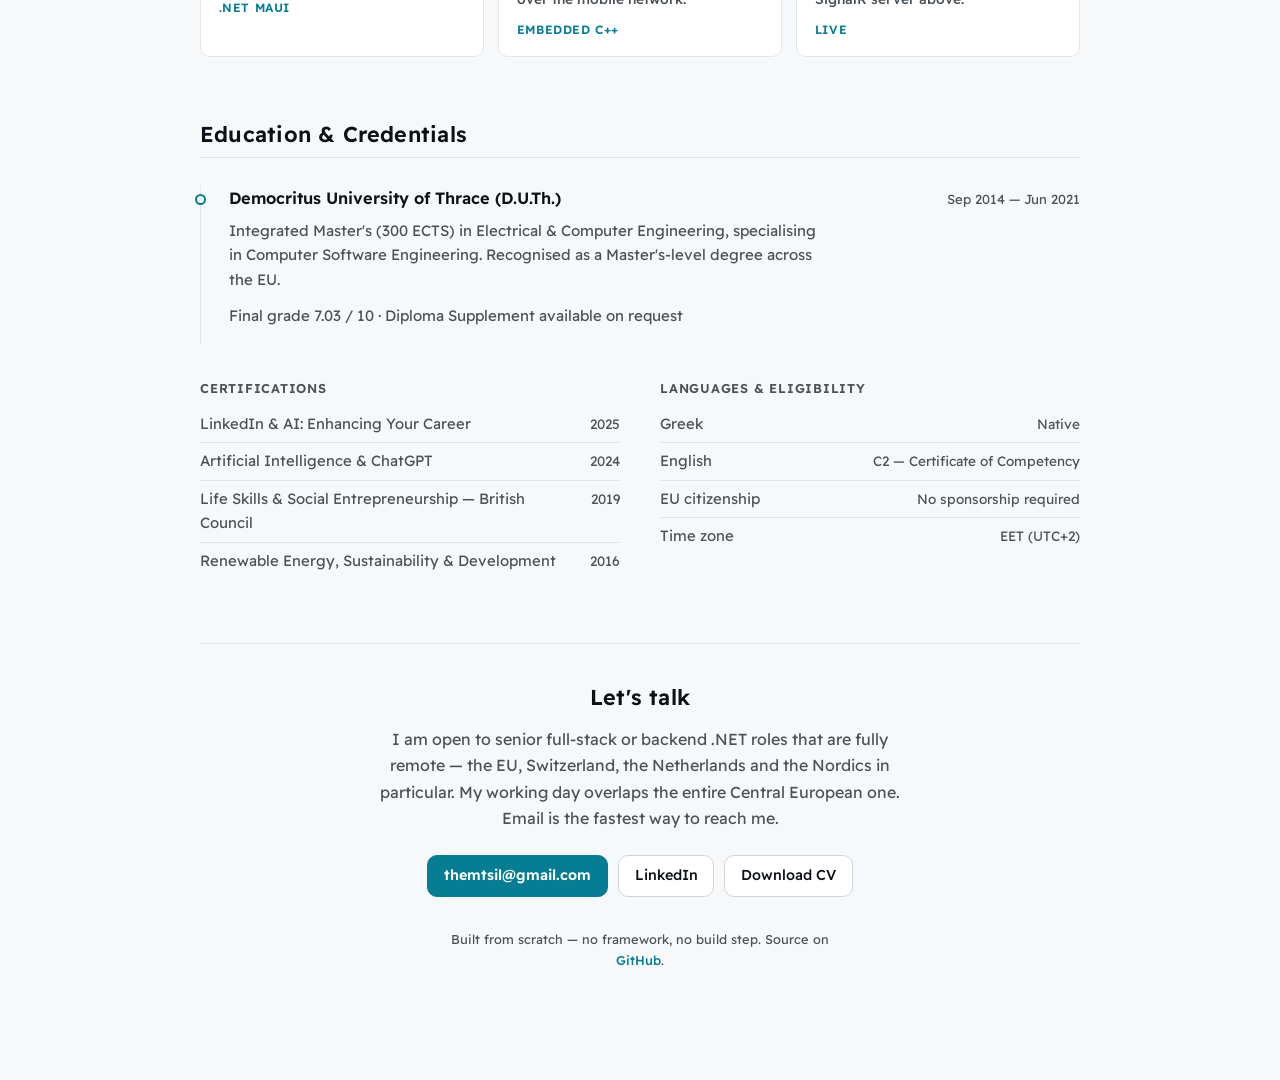
==== commit 0c2f4368: "Point at the public Watchario repo; print the CV on A4 without split blocks Two corrections and a fi" ====
--- a/index.html
+++ b/index.html
@@ -89,7 +89,8 @@
         "sameAs": [
             "https://github.com/ttsiligkoudis",
             "https://www.linkedin.com/in/ttsiligkoudis/",
-            "https://watchario.app"
+            "https://watchario.app",
+            "https://github.com/ttsiligkoudis/watchario-app"
         ],
         "seeks": {
             "@type": "Demand",
@@ -172,9 +173,10 @@
                     </div>
 
                     <p class="featured__tagline">
-                        A self-hostable media-tracking product that keeps four third-party services in lockstep,
-                        delivered as three client surfaces on one .NET 10 codebase: a Blazor web app, a Stremio
-                        addon, and a cross-browser extension — with an Android build heading to Google Play.
+                        A media-tracking product that keeps four third-party services in lockstep, delivered as
+                        four client surfaces from one .NET 10 codebase: a Blazor web app, a native Android and
+                        Android TV app, a Stremio addon, and a cross-browser extension. Shipping today as a
+                        direct APK, with the Google Play release in preparation.
                     </p>
 
                     <ul class="featured__points">
@@ -183,6 +185,7 @@
                         <li><strong>OAuth 2.0 against four providers</strong> — authorization-code, PKCE and password grants — with token refresh and per-provider lazy re-auth.</li>
                         <li><strong>Concurrent write fan-out</strong> that mirrors every update across linked accounts, normalising status and score between incompatible provider models.</li>
                         <li><strong>Runs itself</strong> — Docker on Fly.io, SQLite with continuous Litestream replication, a rehearsed restore drill, and three Cloudflare Workers.</li>
+                        <li><strong>Two native video engines</strong> — libVLC on phones and Media3/ExoPlayer with D-pad navigation on Android TV, including HDR-to-SDR tone mapping.</li>
                         <li><strong>Billing and entitlements</strong> through Paddle webhooks, made idempotent so retries and duplicate deliveries cannot double-charge or double-grant.</li>
                     </ul>
 
@@ -206,7 +209,7 @@
                     <ul class="cta-row">
                         <li><a class="btn btn--primary print-url" data-url="myportofolio.eu/watchario.html" href="./watchario.html">Read the engineering case study</a></li>
                         <li><a class="btn print-url" data-url="watchario.app" href="https://watchario.app" target="_blank" rel="noopener">Live app</a></li>
-                        <li><a class="btn print-url" data-url="github.com/ttsiligkoudis/Watchario" href="https://github.com/ttsiligkoudis/Watchario" target="_blank" rel="noopener">Source</a></li>
+                        <li><a class="btn print-url" data-url="github.com/ttsiligkoudis/watchario-app" href="https://github.com/ttsiligkoudis/watchario-app" target="_blank" rel="noopener">Project on GitHub</a></li>
                     </ul>
                 </article>
             </section>
--- a/styles/main.css
+++ b/styles/main.css
@@ -877,9 +877,49 @@
         --shadow:none;
     }
 
-    @page{ margin:14mm 13mm; }
+    @page{
+        size:A4;
+        margin:13mm 12mm 12mm;
+    }
 
     body{ font-size:9.6pt; line-height:1.42; background:#fff; }
+
+    /* ---- Pagination.
+       Nothing that reads as one unit may be split across a page boundary: a
+       bullet, a role, a project card, a stack row. Blocks that are allowed to
+       flow (the grids, the sections) keep their children intact instead. ---- */
+
+    p,li{ orphans:3; widows:3; }
+
+    h2,h3,
+    .section__lead,
+    .card__header,
+    .featured__head,
+    .case-hero h1{ break-after:avoid; }
+
+    .stat-band,
+    .meta-grid,
+    .diagram,
+    .callout,
+    .deep-dive,
+    .stack-group,
+    .two-col > div,
+    .plain-list li,
+    #qualifications--list li,
+    .featured__points li,
+    .card--work-history li,
+    .availability li,
+    .tags li{ break-inside:avoid; }
+
+    /* Containers stay breakable — only their children are atomic. */
+    .projects-grid,
+    #qualifications--list,
+    .featured__points,
+    .two-col,
+    section{ break-inside:auto; }
+
+    /* A collapsed <details> prints as a bare heading; open them all on paper. */
+    .deep-dive__body{ display:block !important; }
 
     .theme-toggle,
     .skip-link,
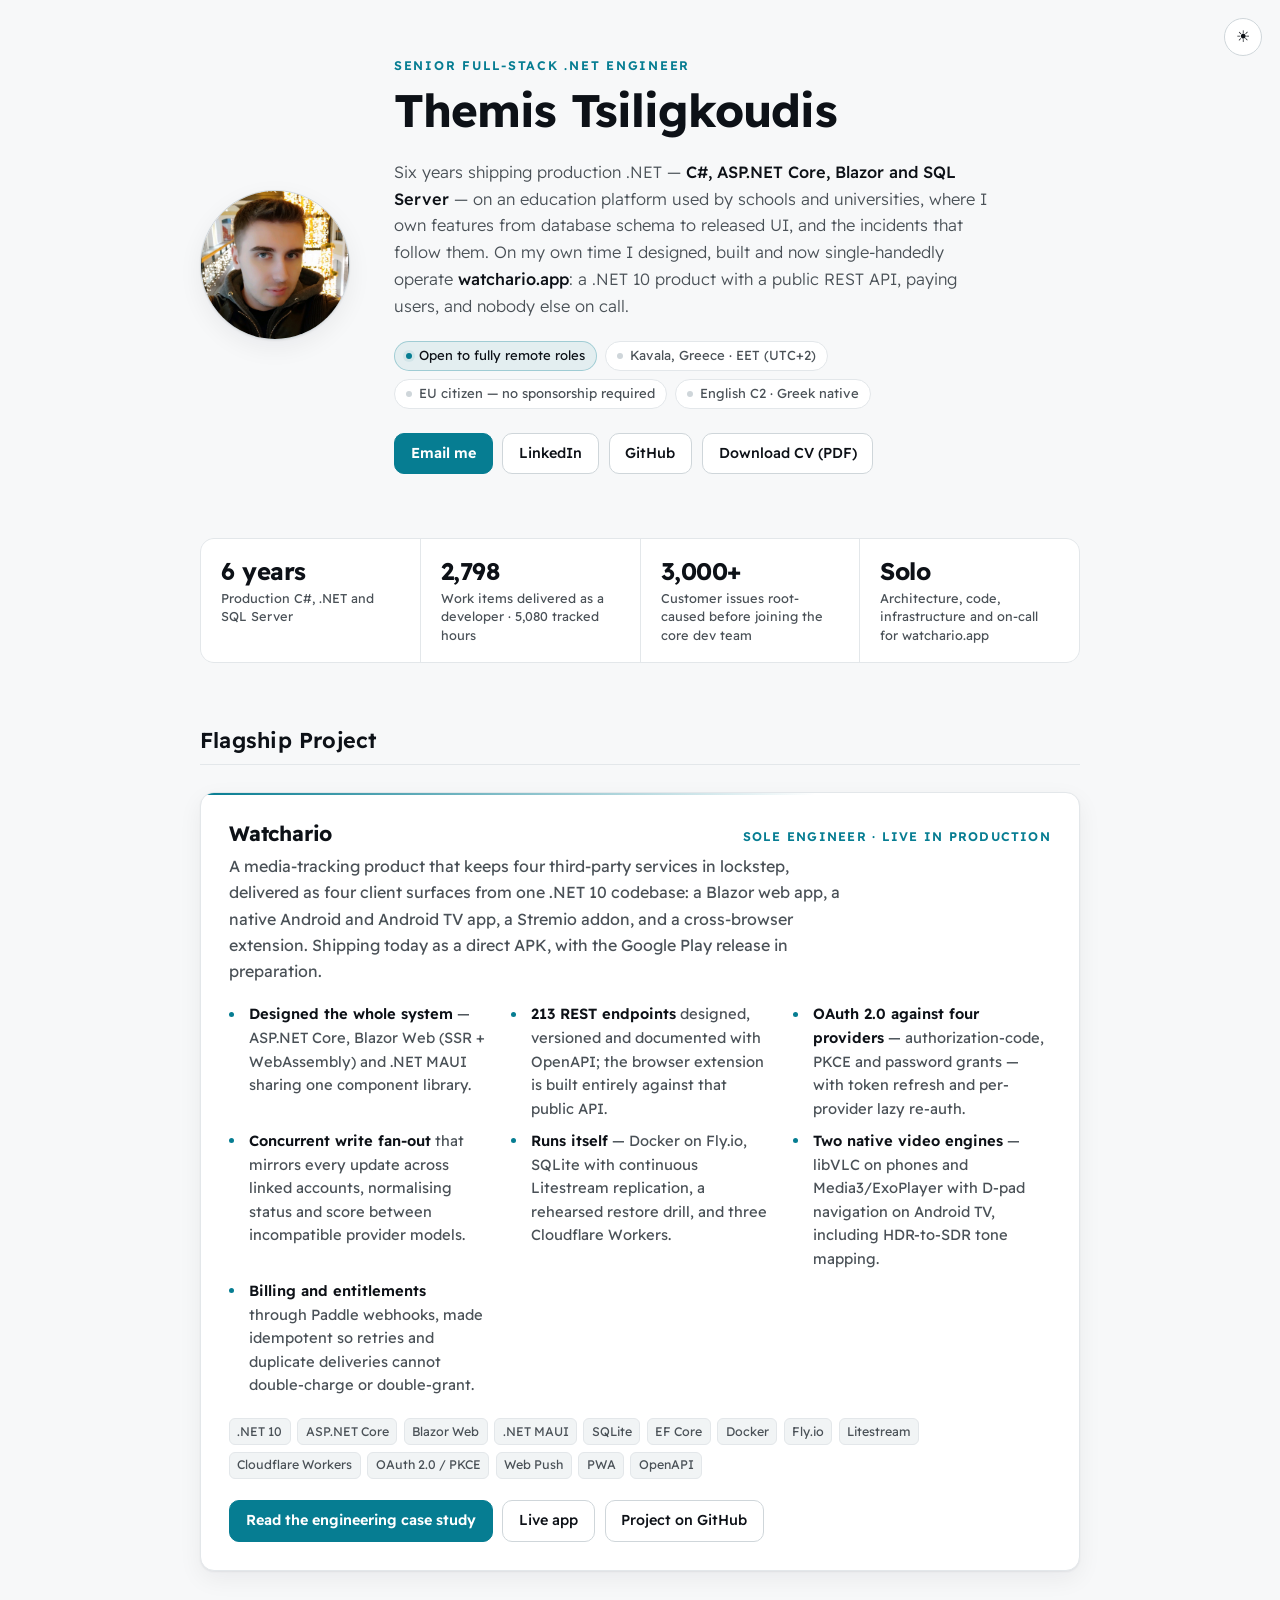
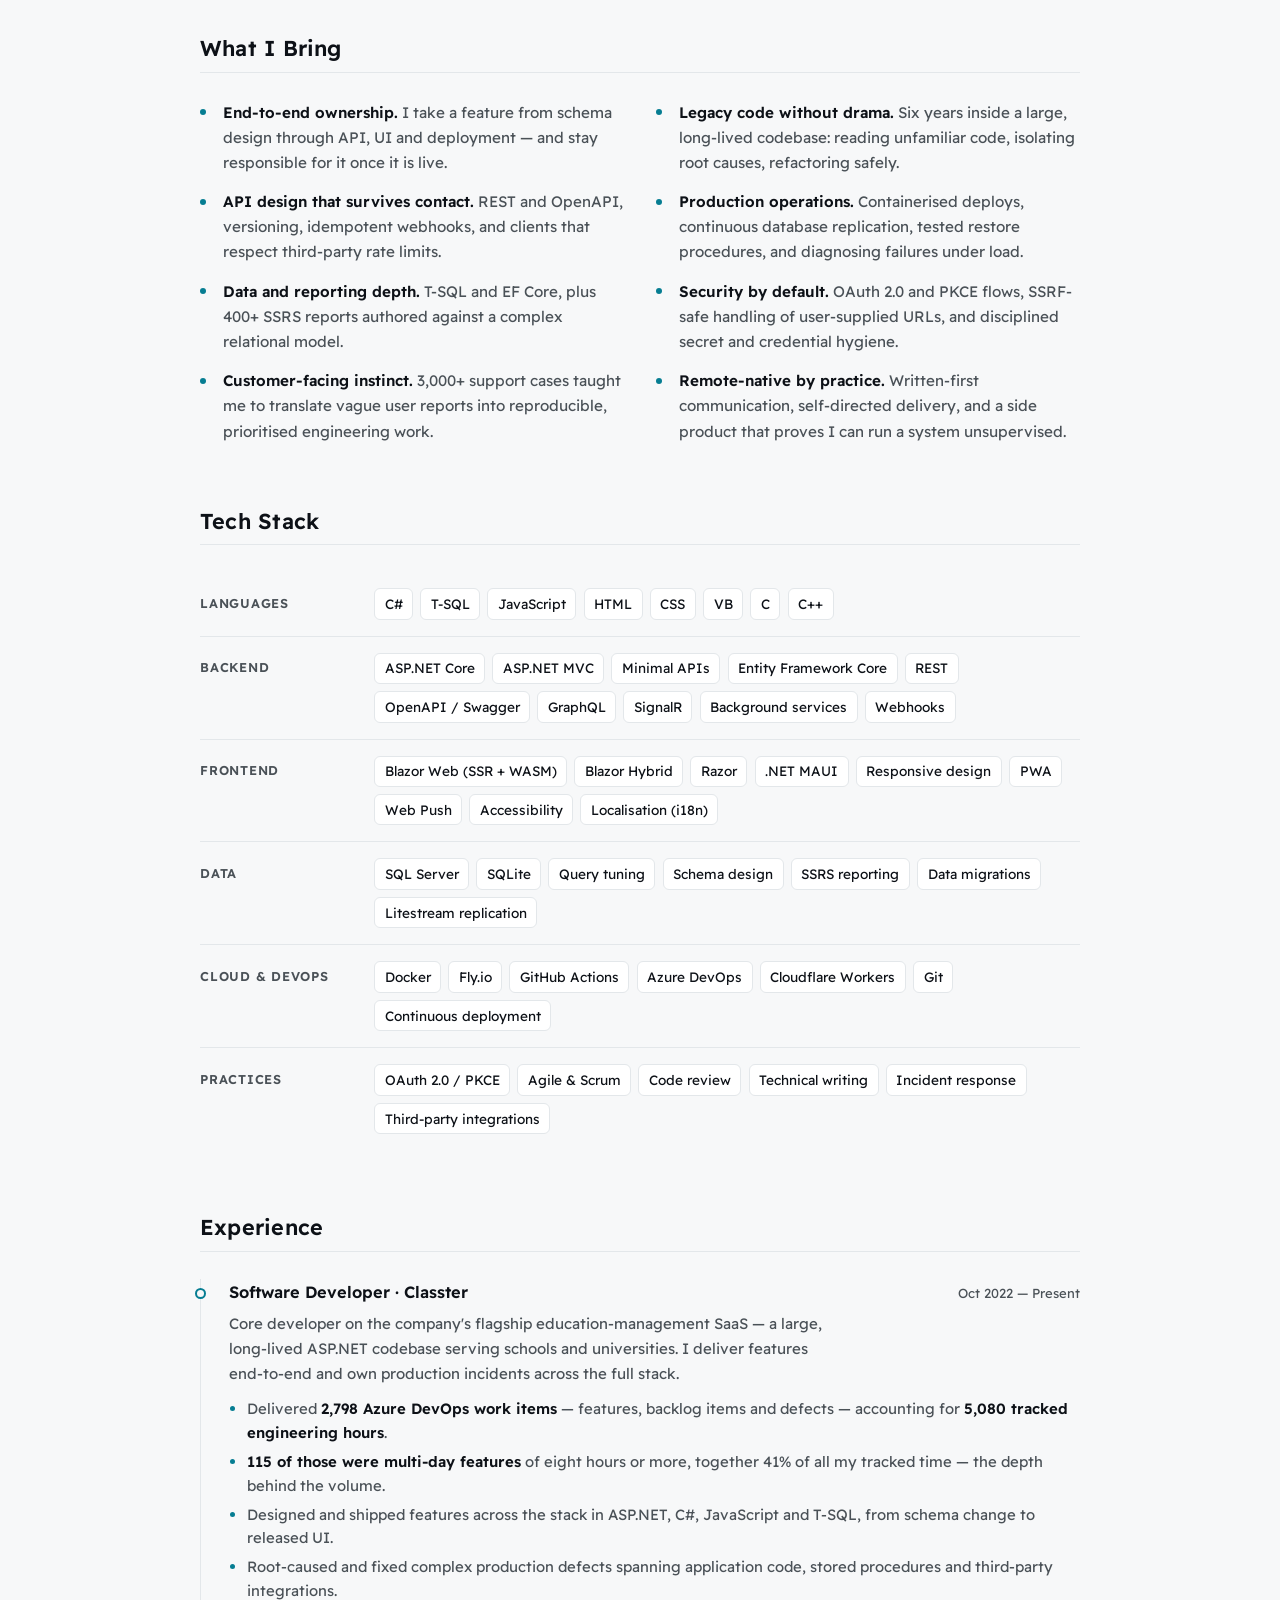
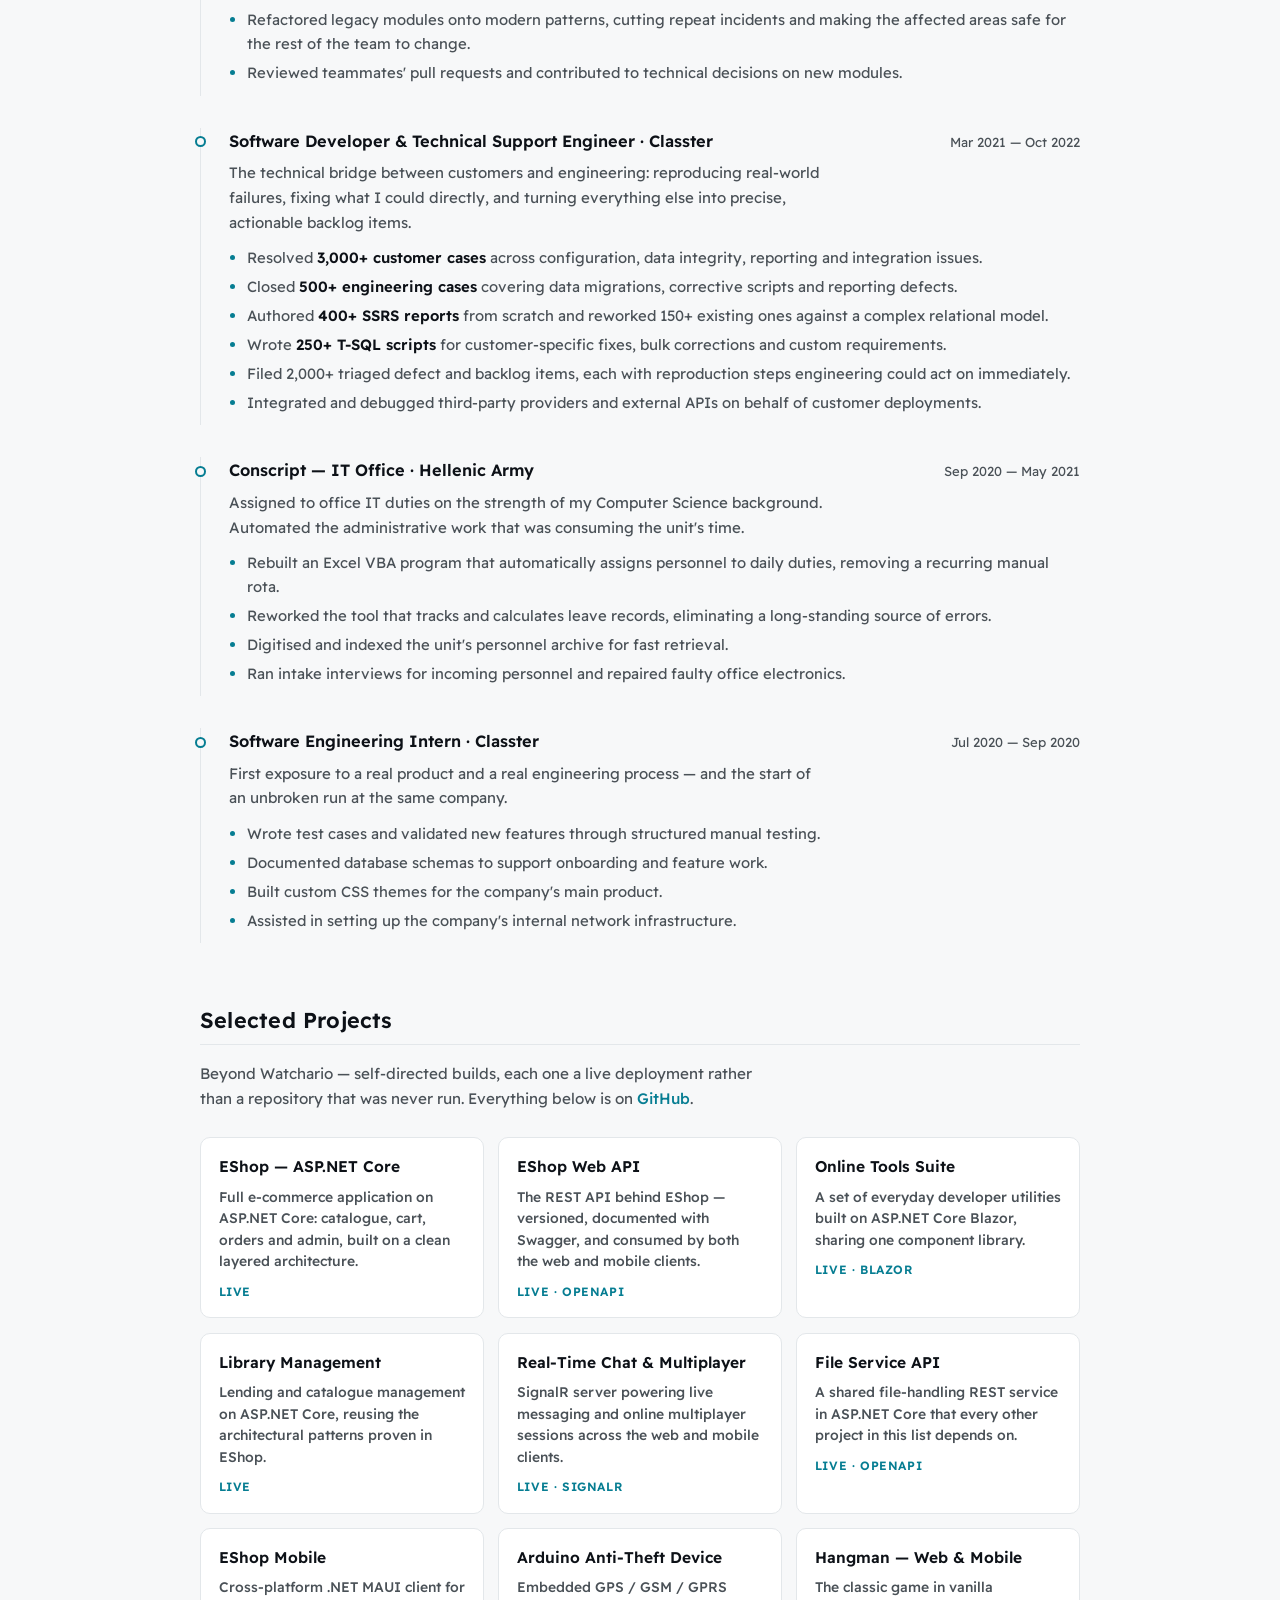
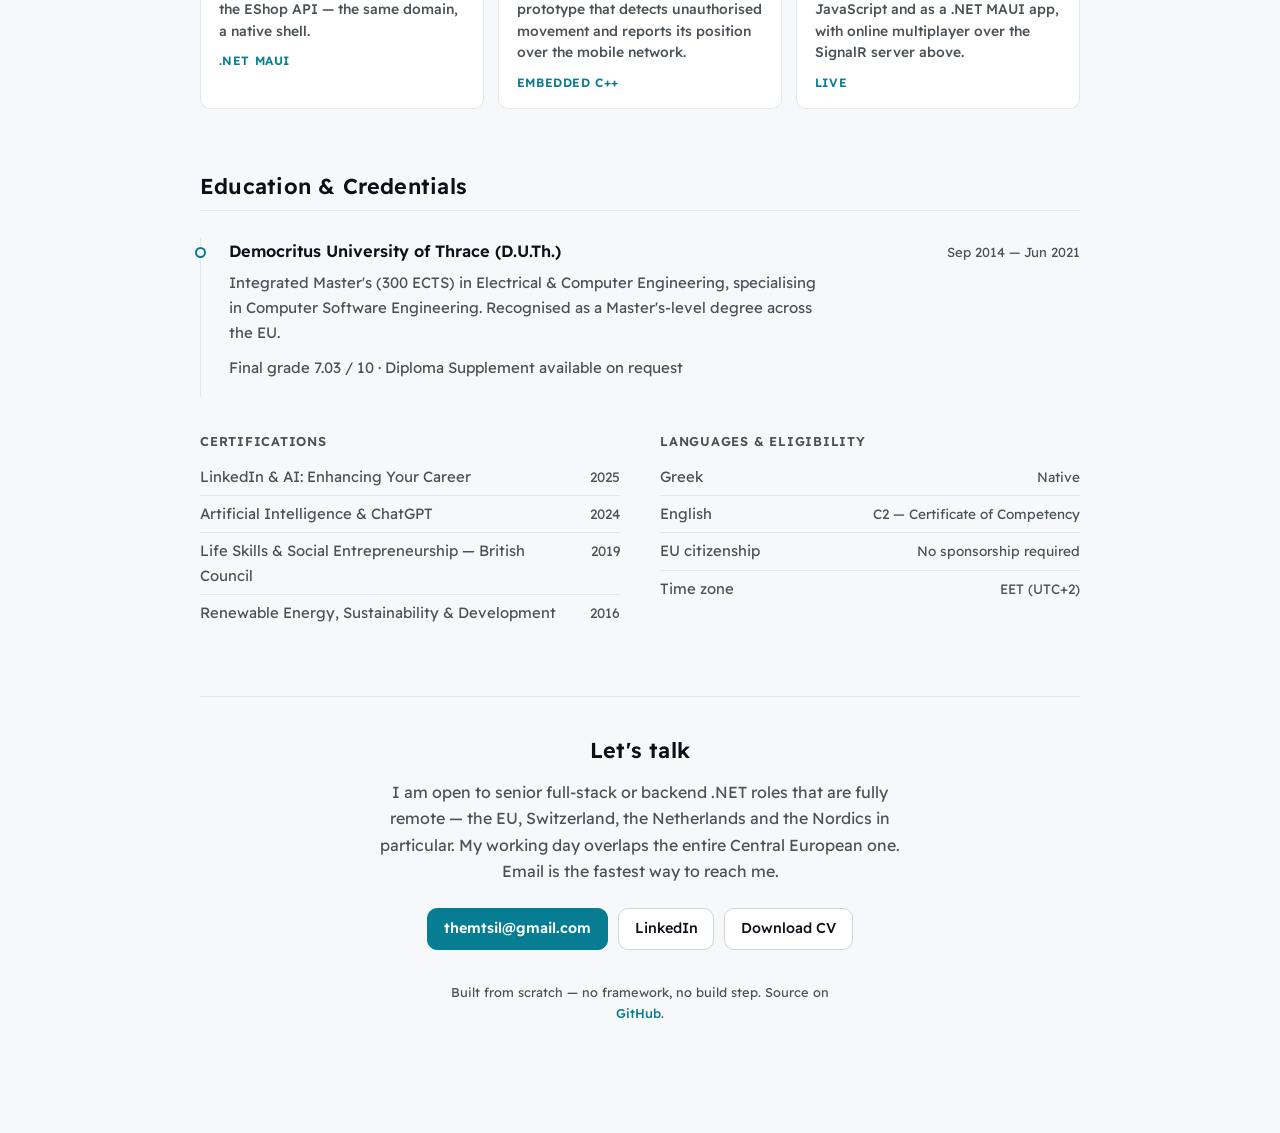
==== commit 07493ed3: "Correct the Classter delivery figures from the Azure DevOps export The site claimed 1,300+ work item" ====
--- a/index.html
+++ b/index.html
@@ -149,8 +149,8 @@
                         <span class="stat__label">Production C#, .NET and SQL Server</span>
                     </p>
                     <p class="stat">
-                        <span class="stat__value">1,300+</span>
-                        <span class="stat__label">Work items delivered · 2,000+ logged engineering hours</span>
+                        <span class="stat__value">2,798</span>
+                        <span class="stat__label">Work items delivered as a developer · 5,080 tracked hours</span>
                     </p>
                     <p class="stat">
                         <span class="stat__value">3,000+</span>
@@ -298,7 +298,8 @@
                         production incidents across the full stack.
                     </p>
                     <ul>
-                        <li>Delivered <strong>1,300+ Azure DevOps work items</strong> — features, backlog items and defects — accounting for <strong>2,000+ logged engineering hours</strong>.</li>
+                        <li>Delivered <strong>2,798 Azure DevOps work items</strong> — features, backlog items and defects — accounting for <strong>5,080 tracked engineering hours</strong>.</li>
+                        <li><strong>115 of those were multi-day features</strong> of eight hours or more, together 41% of all my tracked time — the depth behind the volume.</li>
                         <li>Designed and shipped features across the stack in ASP.NET, C#, JavaScript and T-SQL, from schema change to released UI.</li>
                         <li>Root-caused and fixed complex production defects spanning application code, stored procedures and third-party integrations.</li>
                         <li>Refactored legacy modules onto modern patterns, cutting repeat incidents and making the affected areas safe for the rest of the team to change.</li>
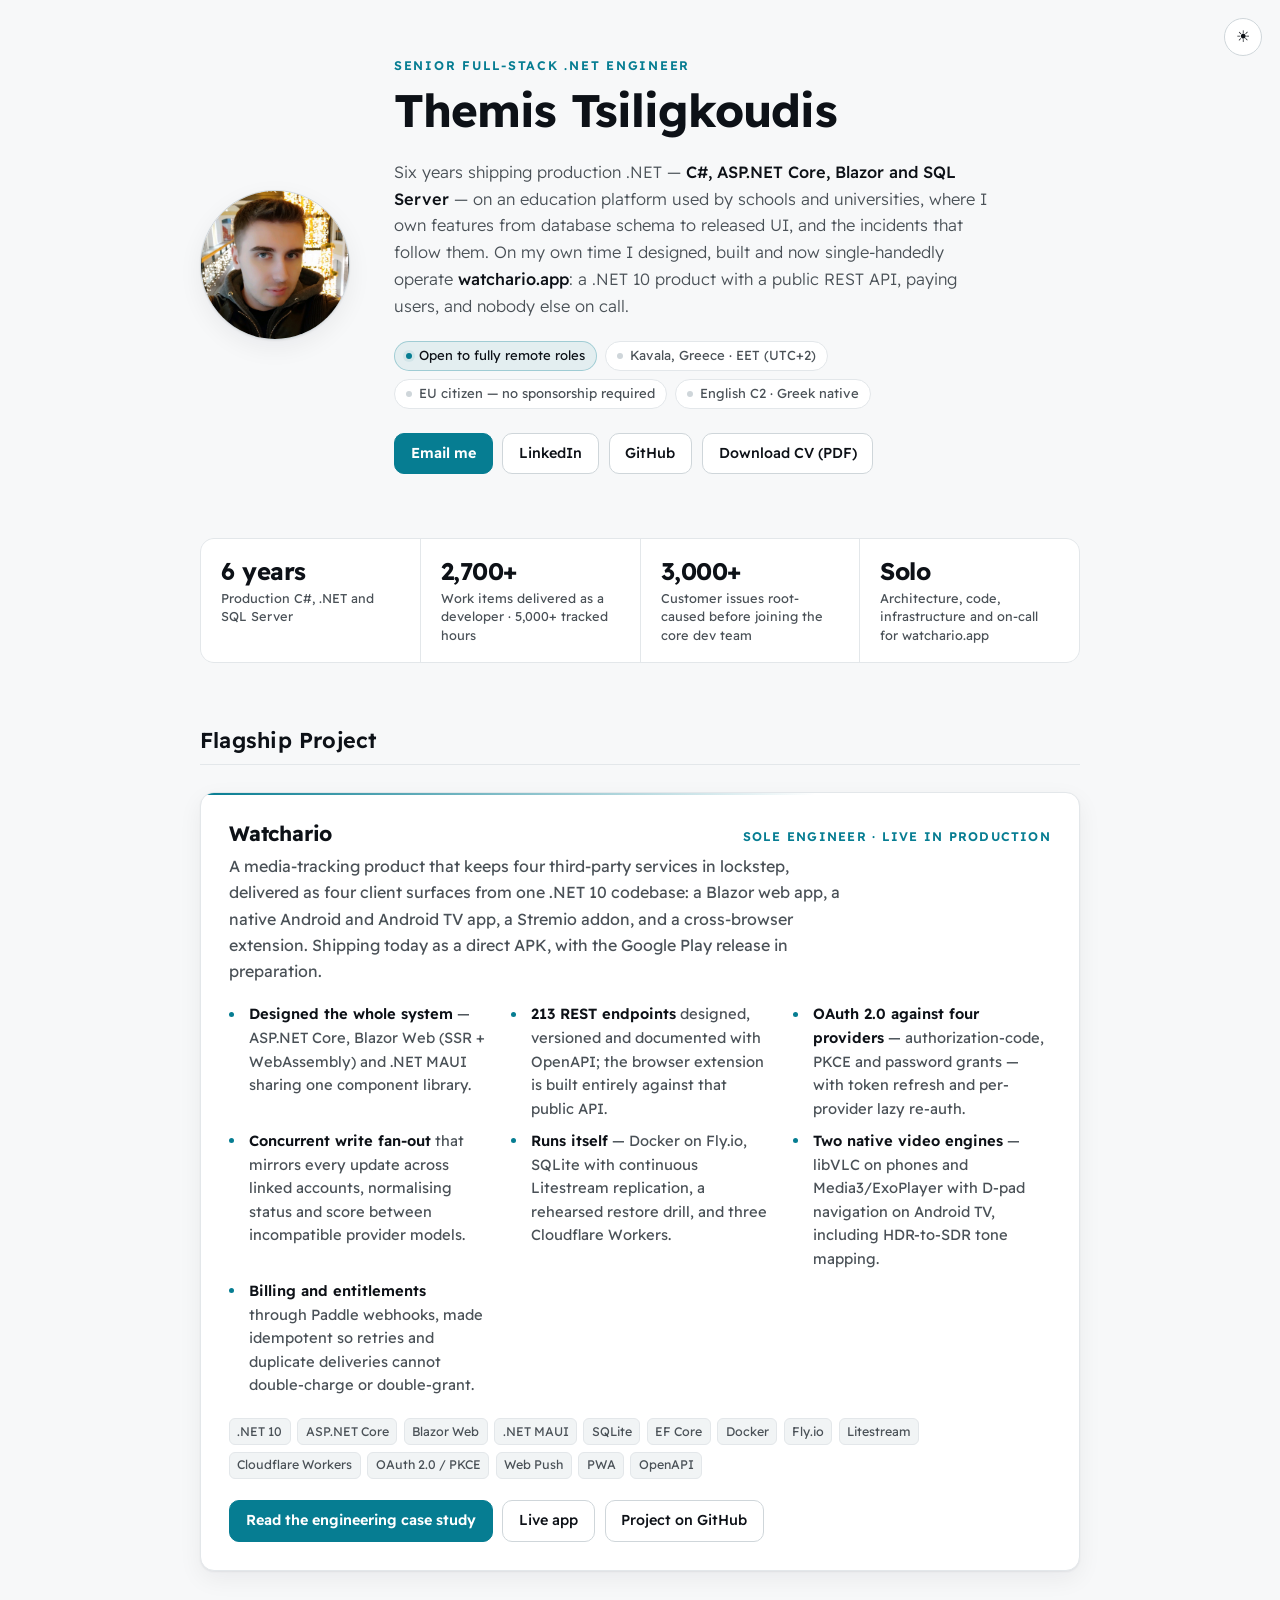
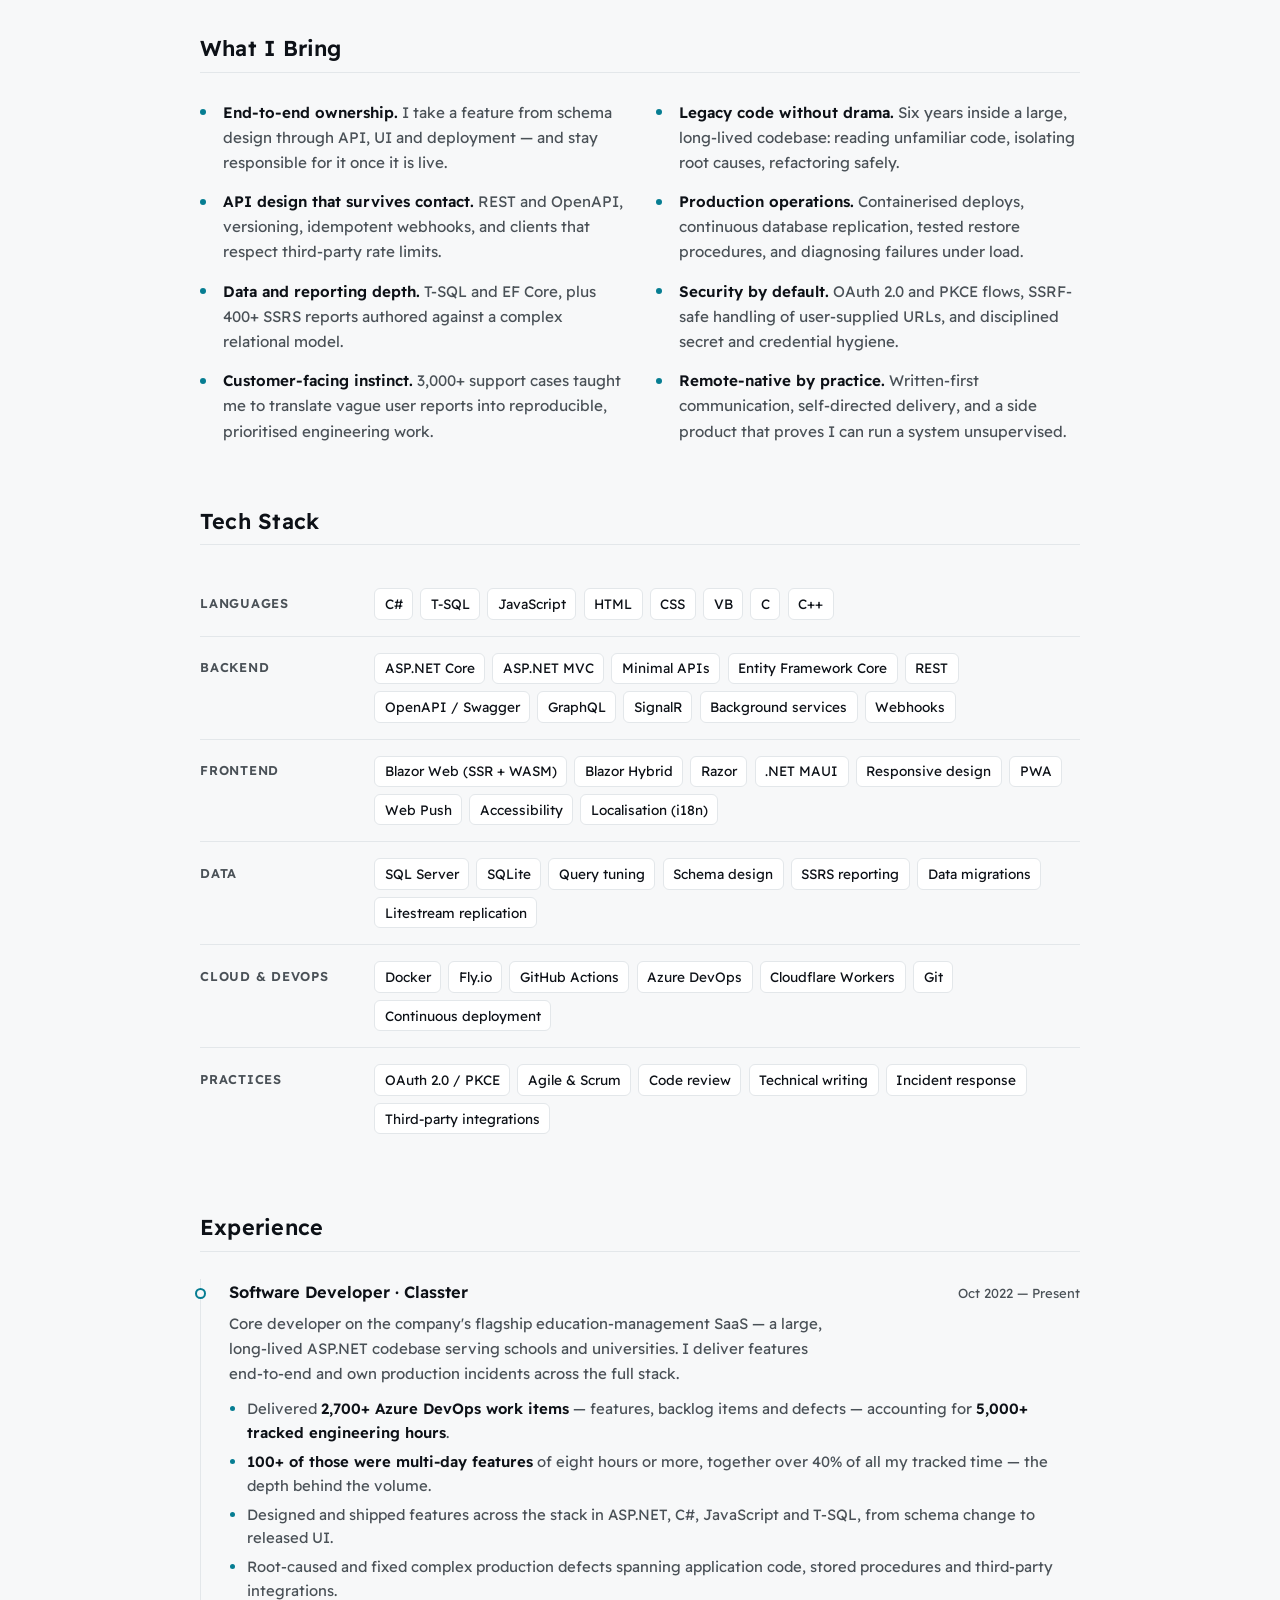
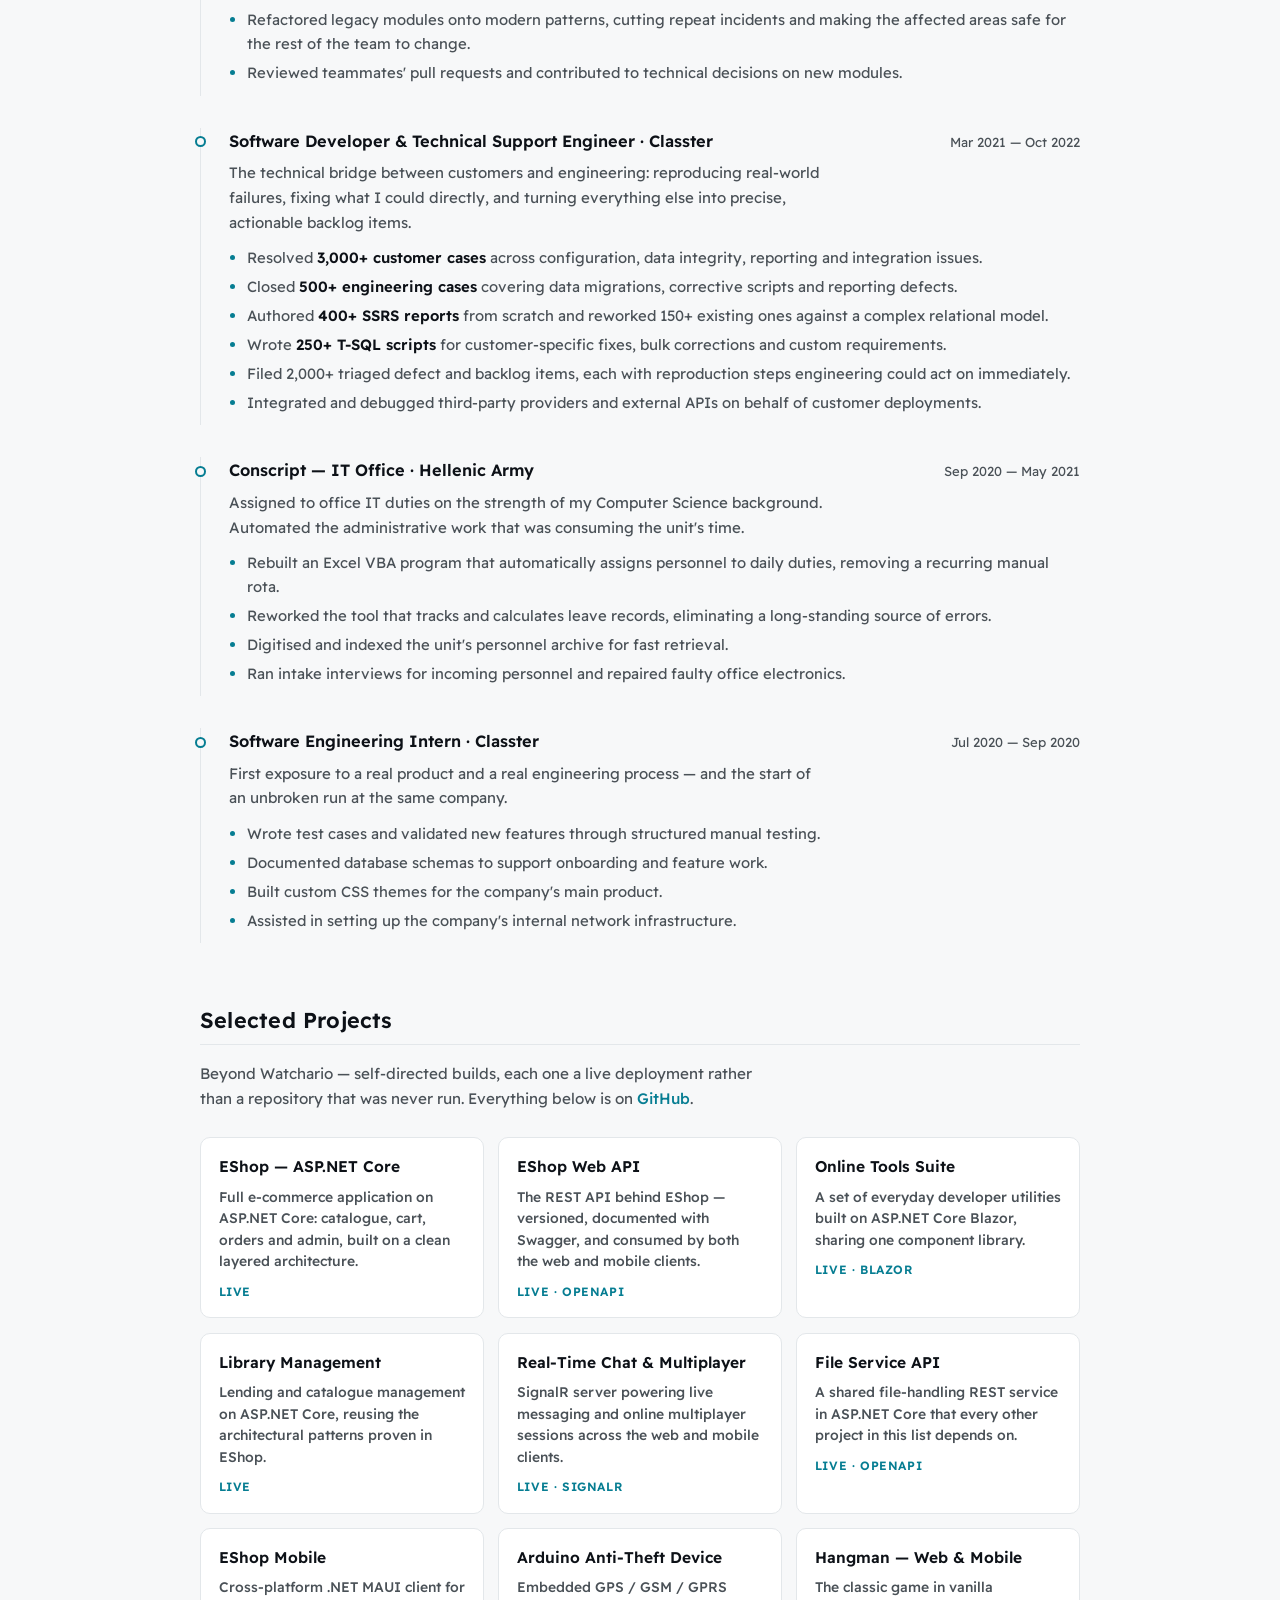
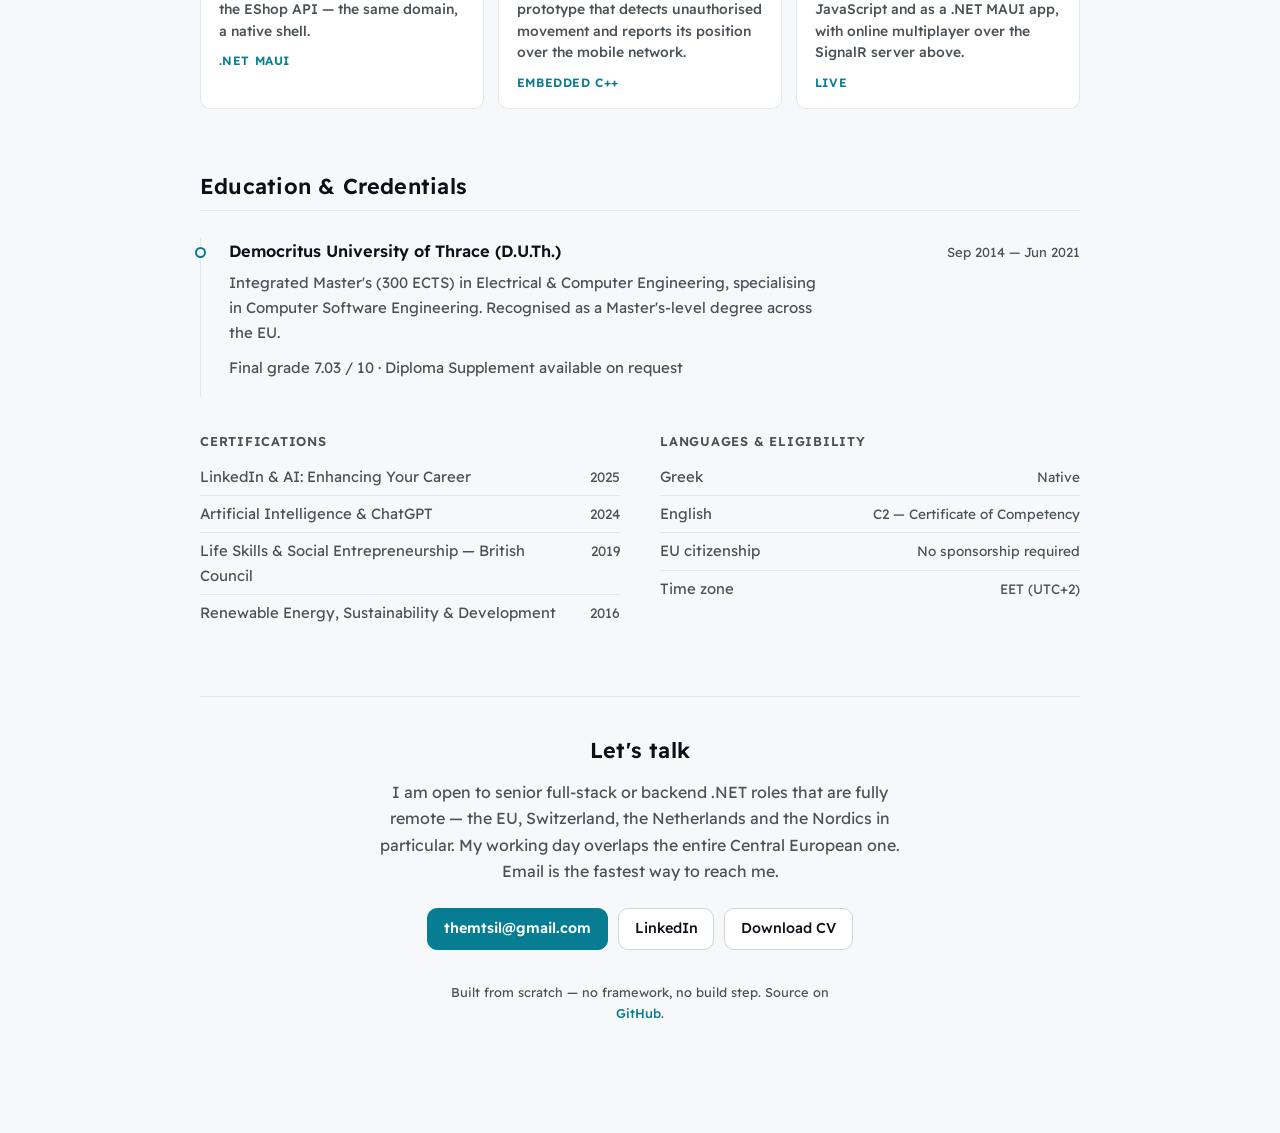
==== commit e3abbf96: "Round the Classter figures to the X+ form used elsewhere on the page 2,798 -> 2,700+, 5,080 -> 5,000" ====
--- a/index.html
+++ b/index.html
@@ -149,8 +149,8 @@
                         <span class="stat__label">Production C#, .NET and SQL Server</span>
                     </p>
                     <p class="stat">
-                        <span class="stat__value">2,798</span>
-                        <span class="stat__label">Work items delivered as a developer · 5,080 tracked hours</span>
+                        <span class="stat__value">2,700+</span>
+                        <span class="stat__label">Work items delivered as a developer · 5,000+ tracked hours</span>
                     </p>
                     <p class="stat">
                         <span class="stat__value">3,000+</span>
@@ -298,8 +298,8 @@
                         production incidents across the full stack.
                     </p>
                     <ul>
-                        <li>Delivered <strong>2,798 Azure DevOps work items</strong> — features, backlog items and defects — accounting for <strong>5,080 tracked engineering hours</strong>.</li>
-                        <li><strong>115 of those were multi-day features</strong> of eight hours or more, together 41% of all my tracked time — the depth behind the volume.</li>
+                        <li>Delivered <strong>2,700+ Azure DevOps work items</strong> — features, backlog items and defects — accounting for <strong>5,000+ tracked engineering hours</strong>.</li>
+                        <li><strong>100+ of those were multi-day features</strong> of eight hours or more, together over 40% of all my tracked time — the depth behind the volume.</li>
                         <li>Designed and shipped features across the stack in ASP.NET, C#, JavaScript and T-SQL, from schema change to released UI.</li>
                         <li>Root-caused and fixed complex production defects spanning application code, stored procedures and third-party integrations.</li>
                         <li>Refactored legacy modules onto modern patterns, cutting repeat incidents and making the affected areas safe for the rest of the team to change.</li>
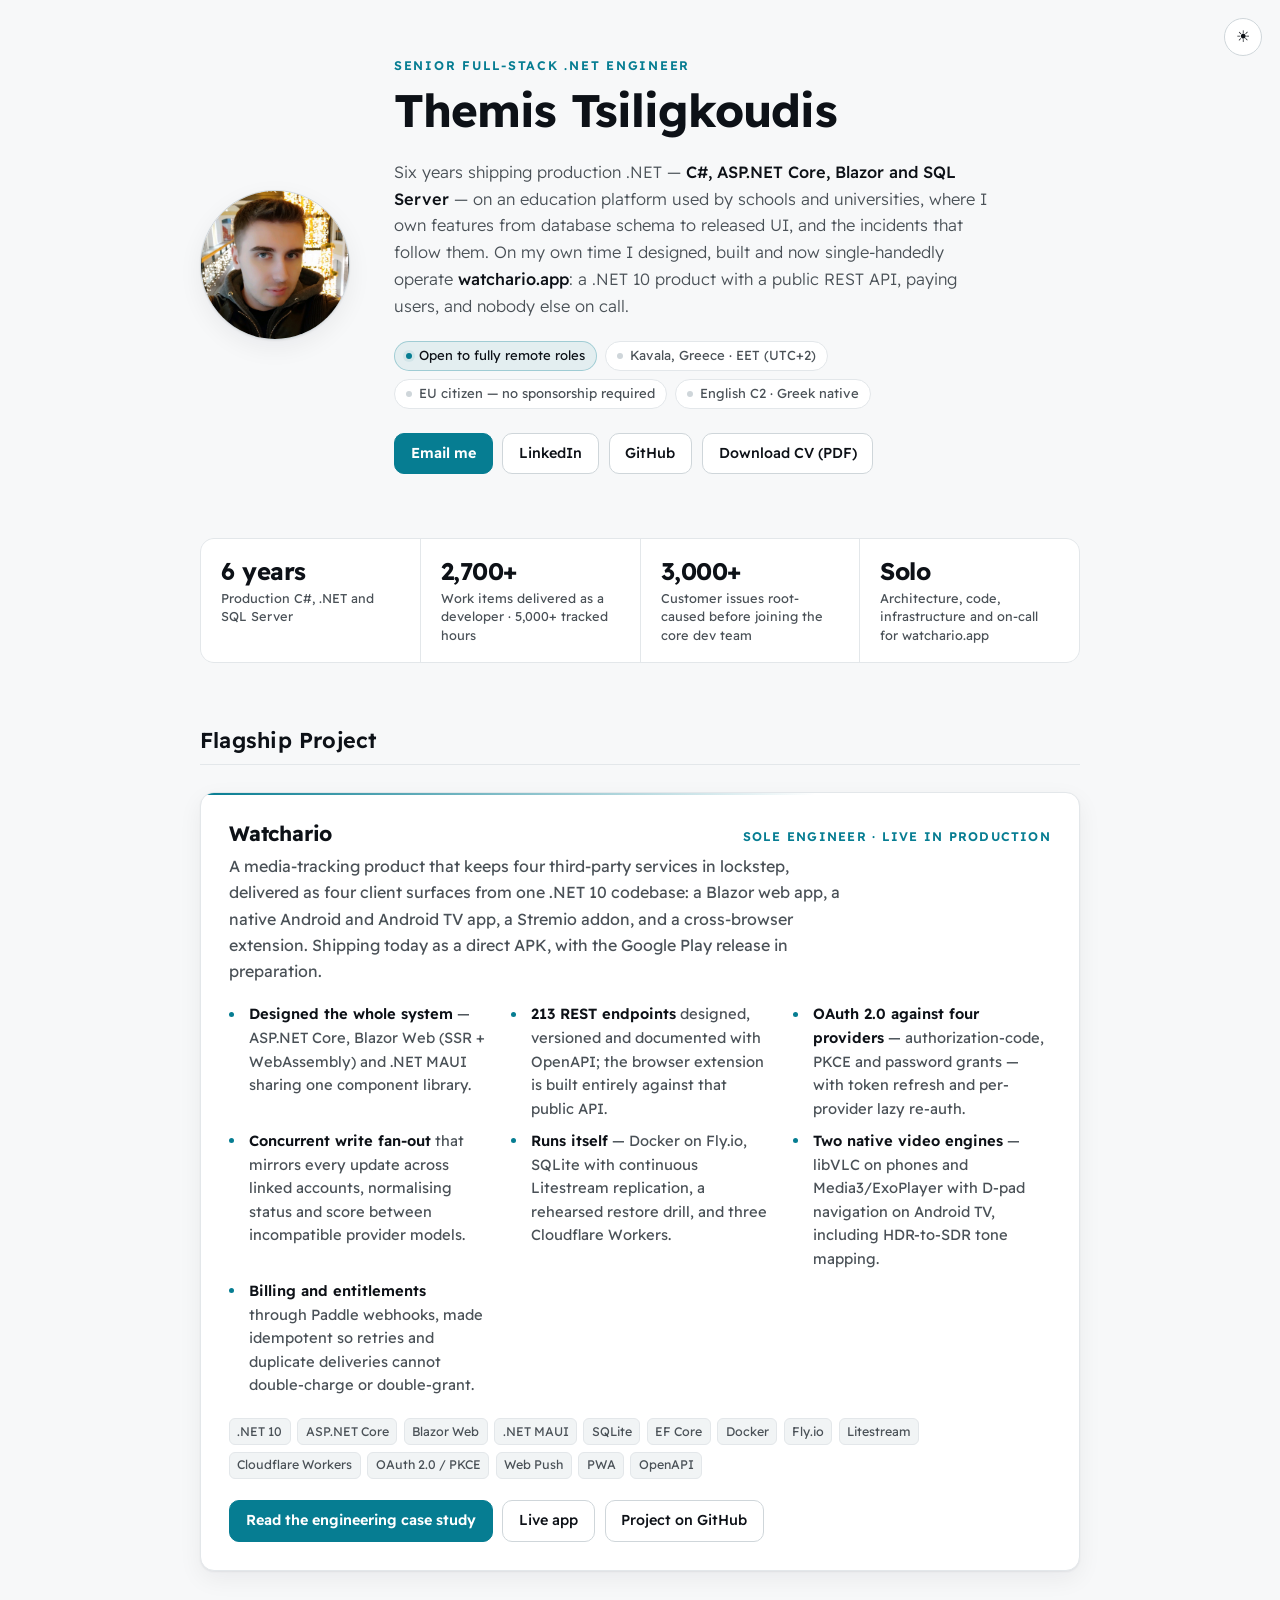
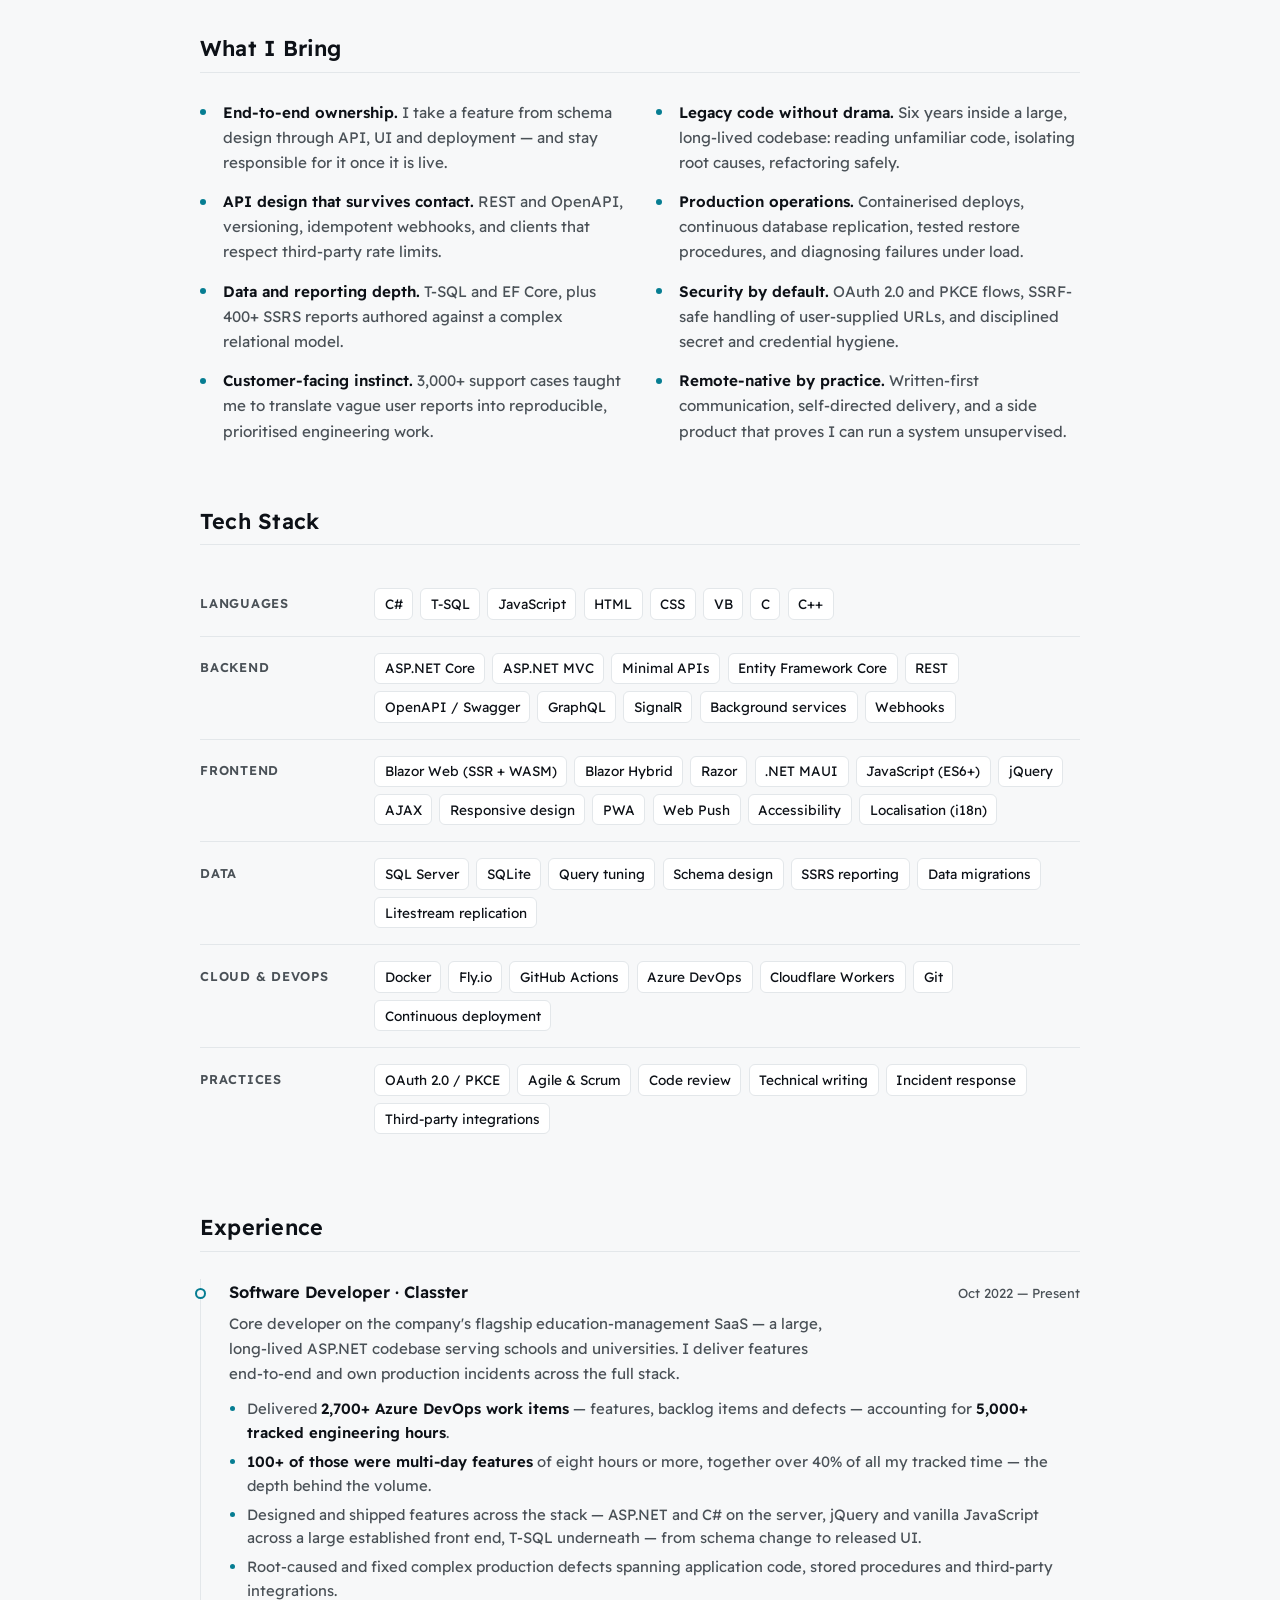
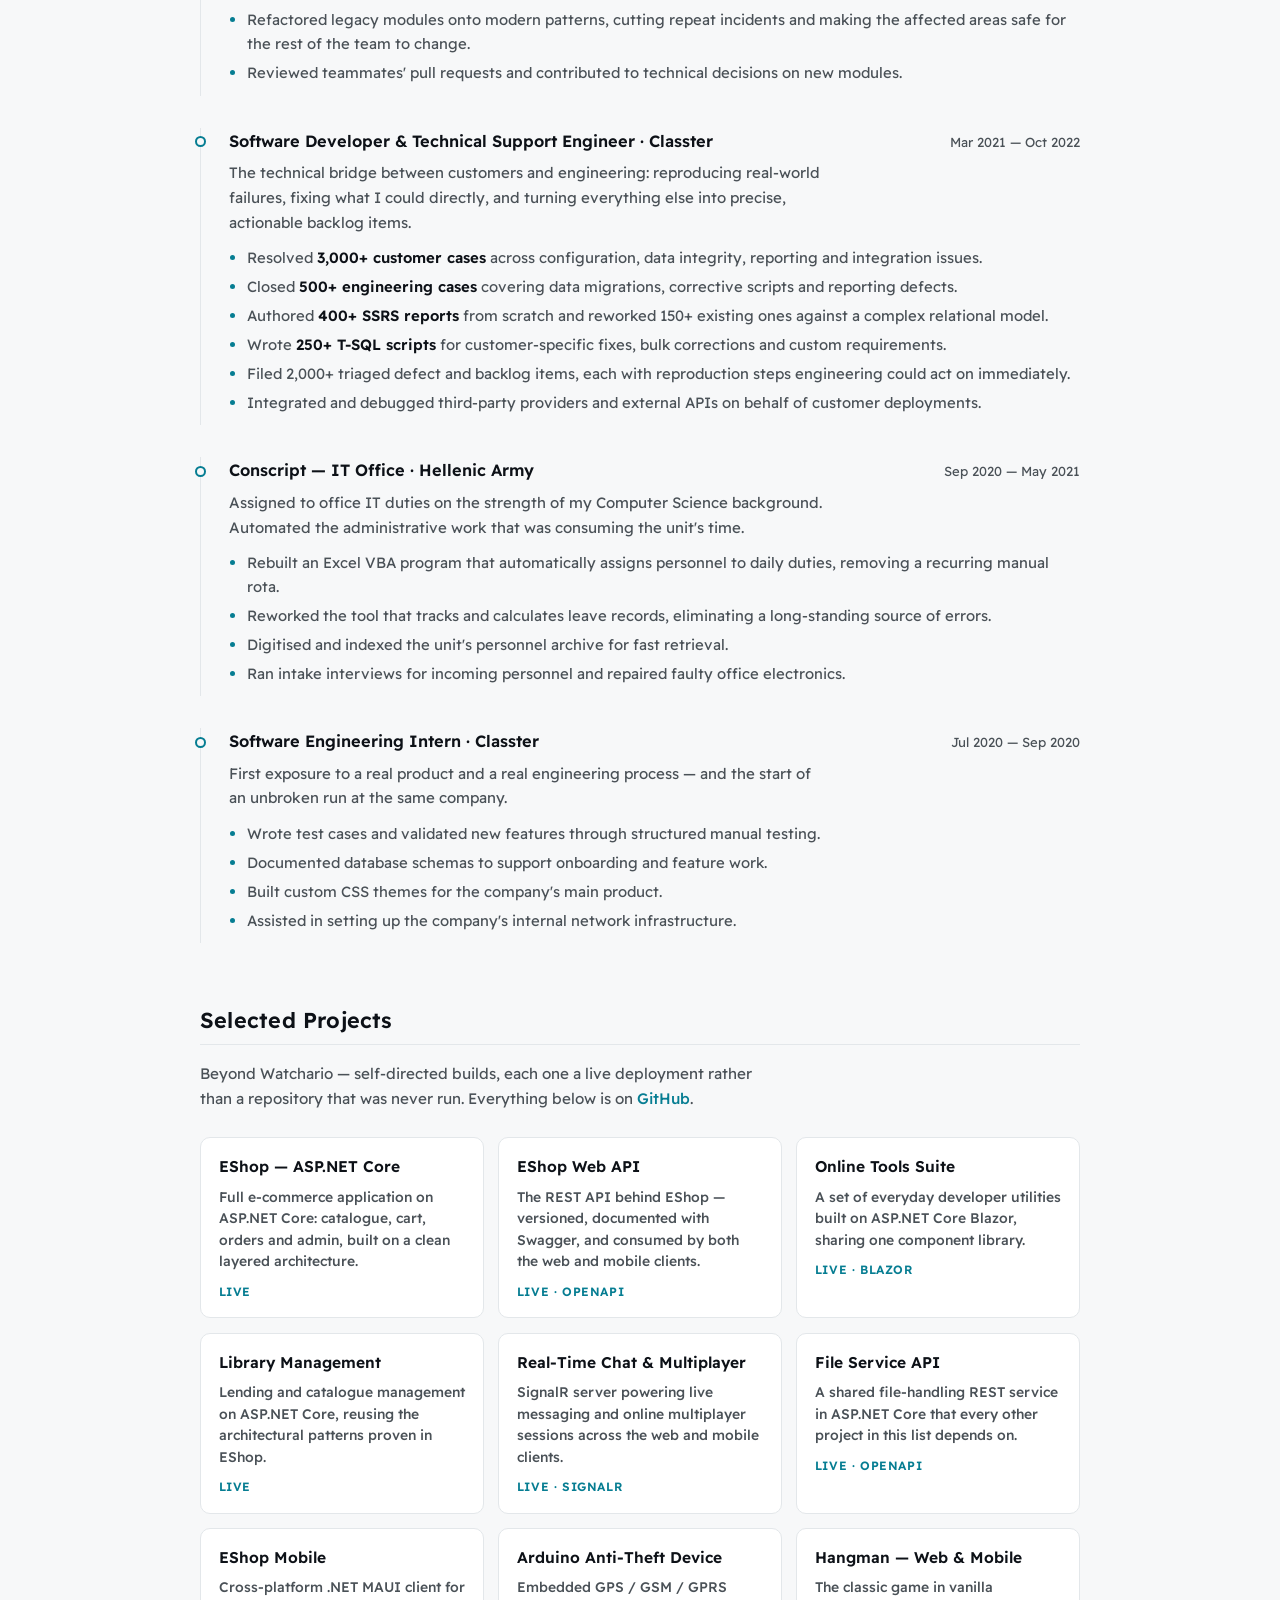
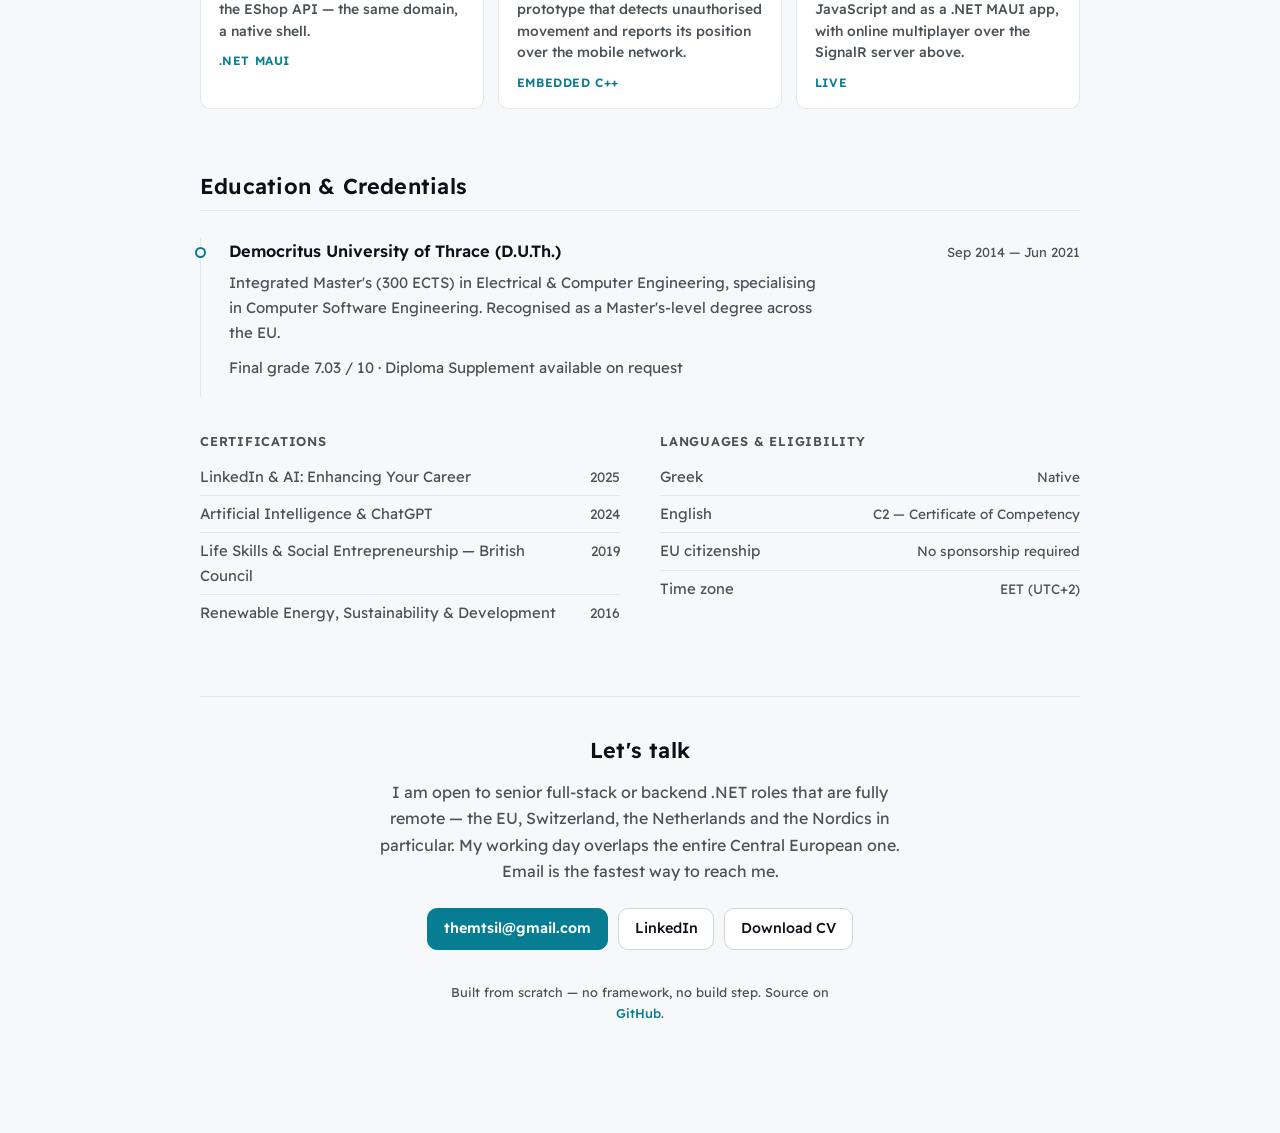
==== commit fc89d5bf: "Surface the JavaScript and jQuery front-end work at Classter JavaScript sat only under Languages and" ====
--- a/index.html
+++ b/index.html
@@ -7,7 +7,7 @@
     <title>Themis Tsiligkoudis — Senior Full-Stack .NET Engineer</title>
     <meta name="description" content="Senior Full-Stack .NET Engineer with 6 years of production experience in C#, ASP.NET Core, Blazor and SQL Server. Based in Kavala, Greece (UTC+2) and open to fully remote roles across the EU, Switzerland and the Nordics. Builder and sole operator of watchario.app.">
     <meta name="author" content="Themis Tsiligkoudis">
-    <meta name="keywords" content="Themis Tsiligkoudis, Senior .NET Developer, Full-Stack Engineer, C#, ASP.NET Core, Blazor, .NET MAUI, SQL Server, Remote Developer Greece, Remote .NET Engineer Europe">
+    <meta name="keywords" content="Themis Tsiligkoudis, Senior .NET Developer, Full-Stack Engineer, C#, ASP.NET Core, Blazor, .NET MAUI, JavaScript, jQuery, SQL Server, Remote Developer Greece, Remote .NET Engineer Europe">
     <link rel="canonical" href="https://myportofolio.eu/">
 
     <meta property="og:type" content="profile">
@@ -81,7 +81,7 @@
             "url": "https://duth.gr"
         },
         "knowsAbout": [
-            "C#", ".NET", "ASP.NET Core", "Blazor", ".NET MAUI", "SQL Server",
+            "C#", ".NET", "ASP.NET Core", "Blazor", ".NET MAUI", "JavaScript", "jQuery", "SQL Server",
             "T-SQL", "Entity Framework Core", "REST API design", "OpenAPI",
             "SignalR", "SQL Server Reporting Services", "Docker", "OAuth 2.0",
             "Azure DevOps", "Cloudflare Workers", "Fly.io"
@@ -252,7 +252,8 @@
                     <p class="stack-group__label">Frontend</p>
                     <ul class="stack-group__items">
                         <li>Blazor Web (SSR + WASM)</li><li>Blazor Hybrid</li><li>Razor</li>
-                        <li>.NET MAUI</li><li>Responsive design</li><li>PWA</li>
+                        <li>.NET MAUI</li><li>JavaScript (ES6+)</li><li>jQuery</li>
+                        <li>AJAX</li><li>Responsive design</li><li>PWA</li>
                         <li>Web Push</li><li>Accessibility</li><li>Localisation (i18n)</li>
                     </ul>
                 </div>
@@ -300,7 +301,7 @@
                     <ul>
                         <li>Delivered <strong>2,700+ Azure DevOps work items</strong> — features, backlog items and defects — accounting for <strong>5,000+ tracked engineering hours</strong>.</li>
                         <li><strong>100+ of those were multi-day features</strong> of eight hours or more, together over 40% of all my tracked time — the depth behind the volume.</li>
-                        <li>Designed and shipped features across the stack in ASP.NET, C#, JavaScript and T-SQL, from schema change to released UI.</li>
+                        <li>Designed and shipped features across the stack — ASP.NET and C# on the server, jQuery and vanilla JavaScript across a large established front end, T-SQL underneath — from schema change to released UI.</li>
                         <li>Root-caused and fixed complex production defects spanning application code, stored procedures and third-party integrations.</li>
                         <li>Refactored legacy modules onto modern patterns, cutting repeat incidents and making the affected areas safe for the rest of the team to change.</li>
                         <li>Reviewed teammates' pull requests and contributed to technical decisions on new modules.</li>
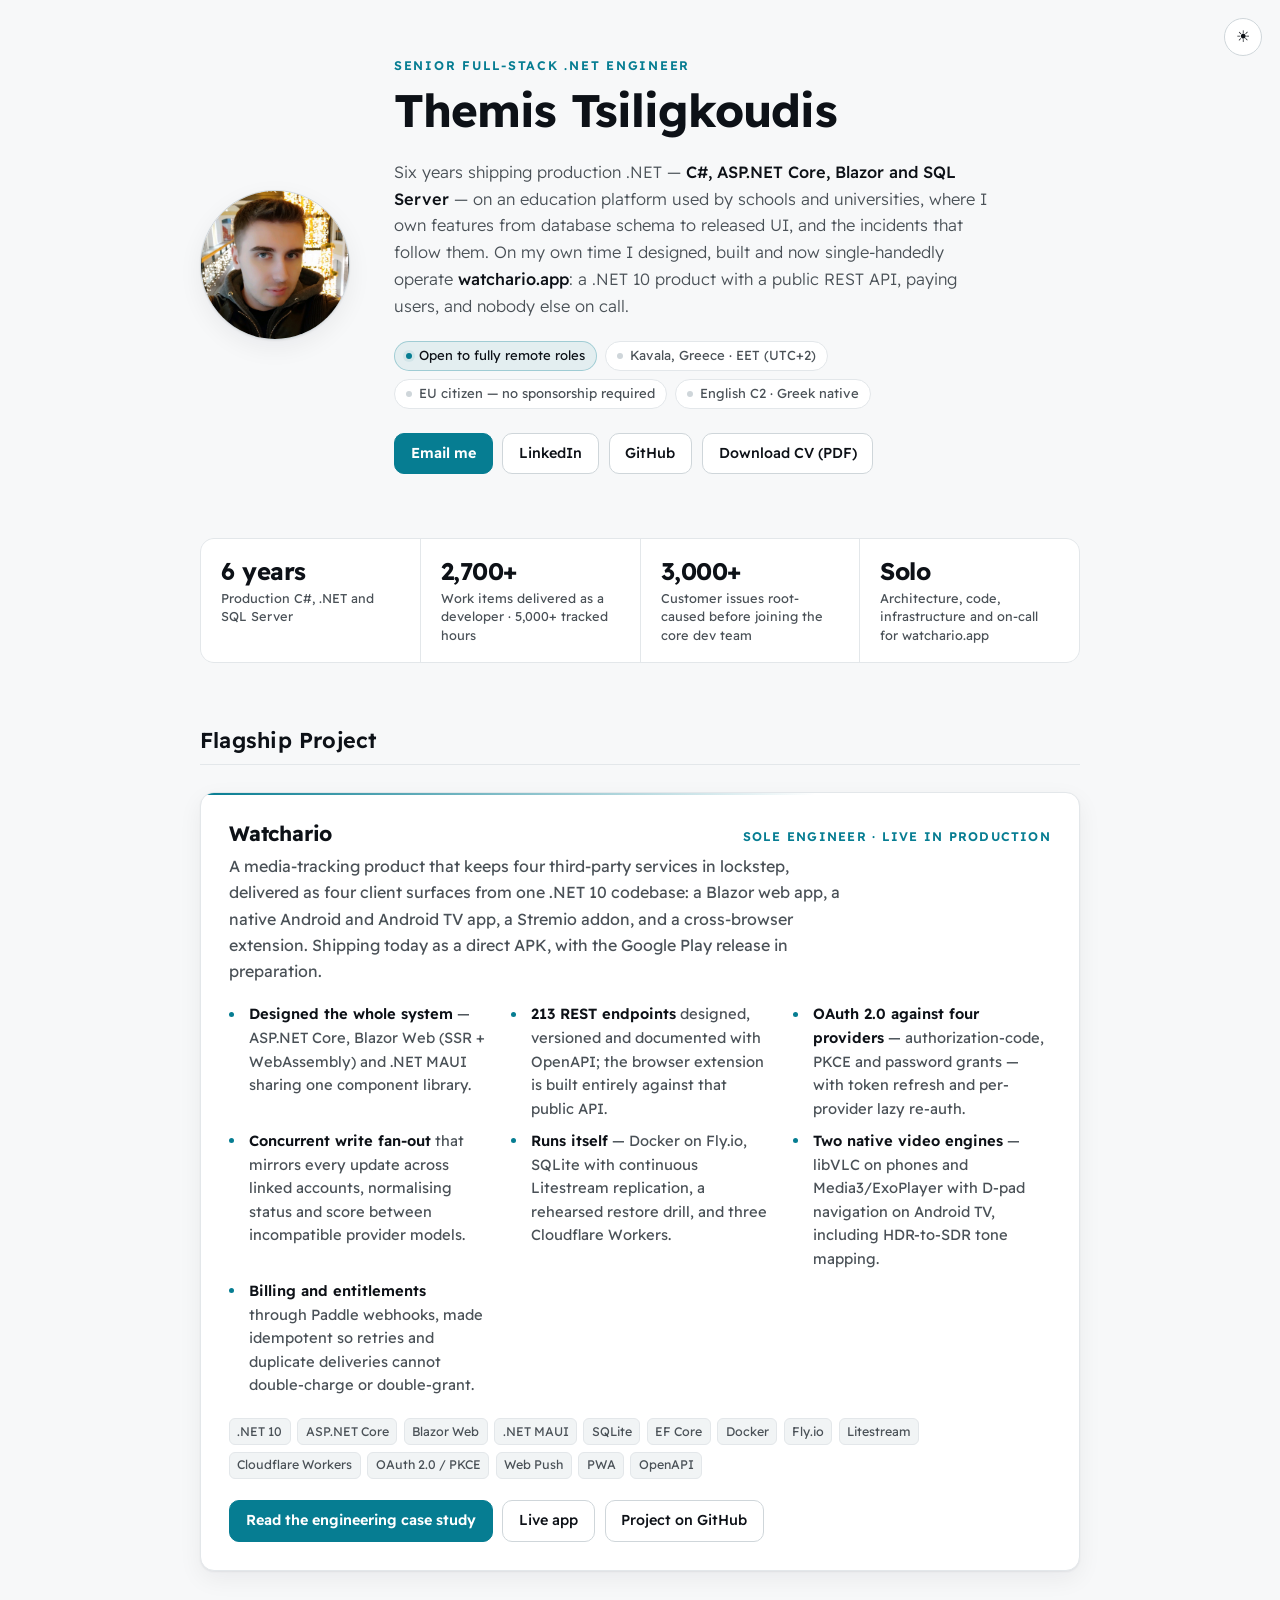
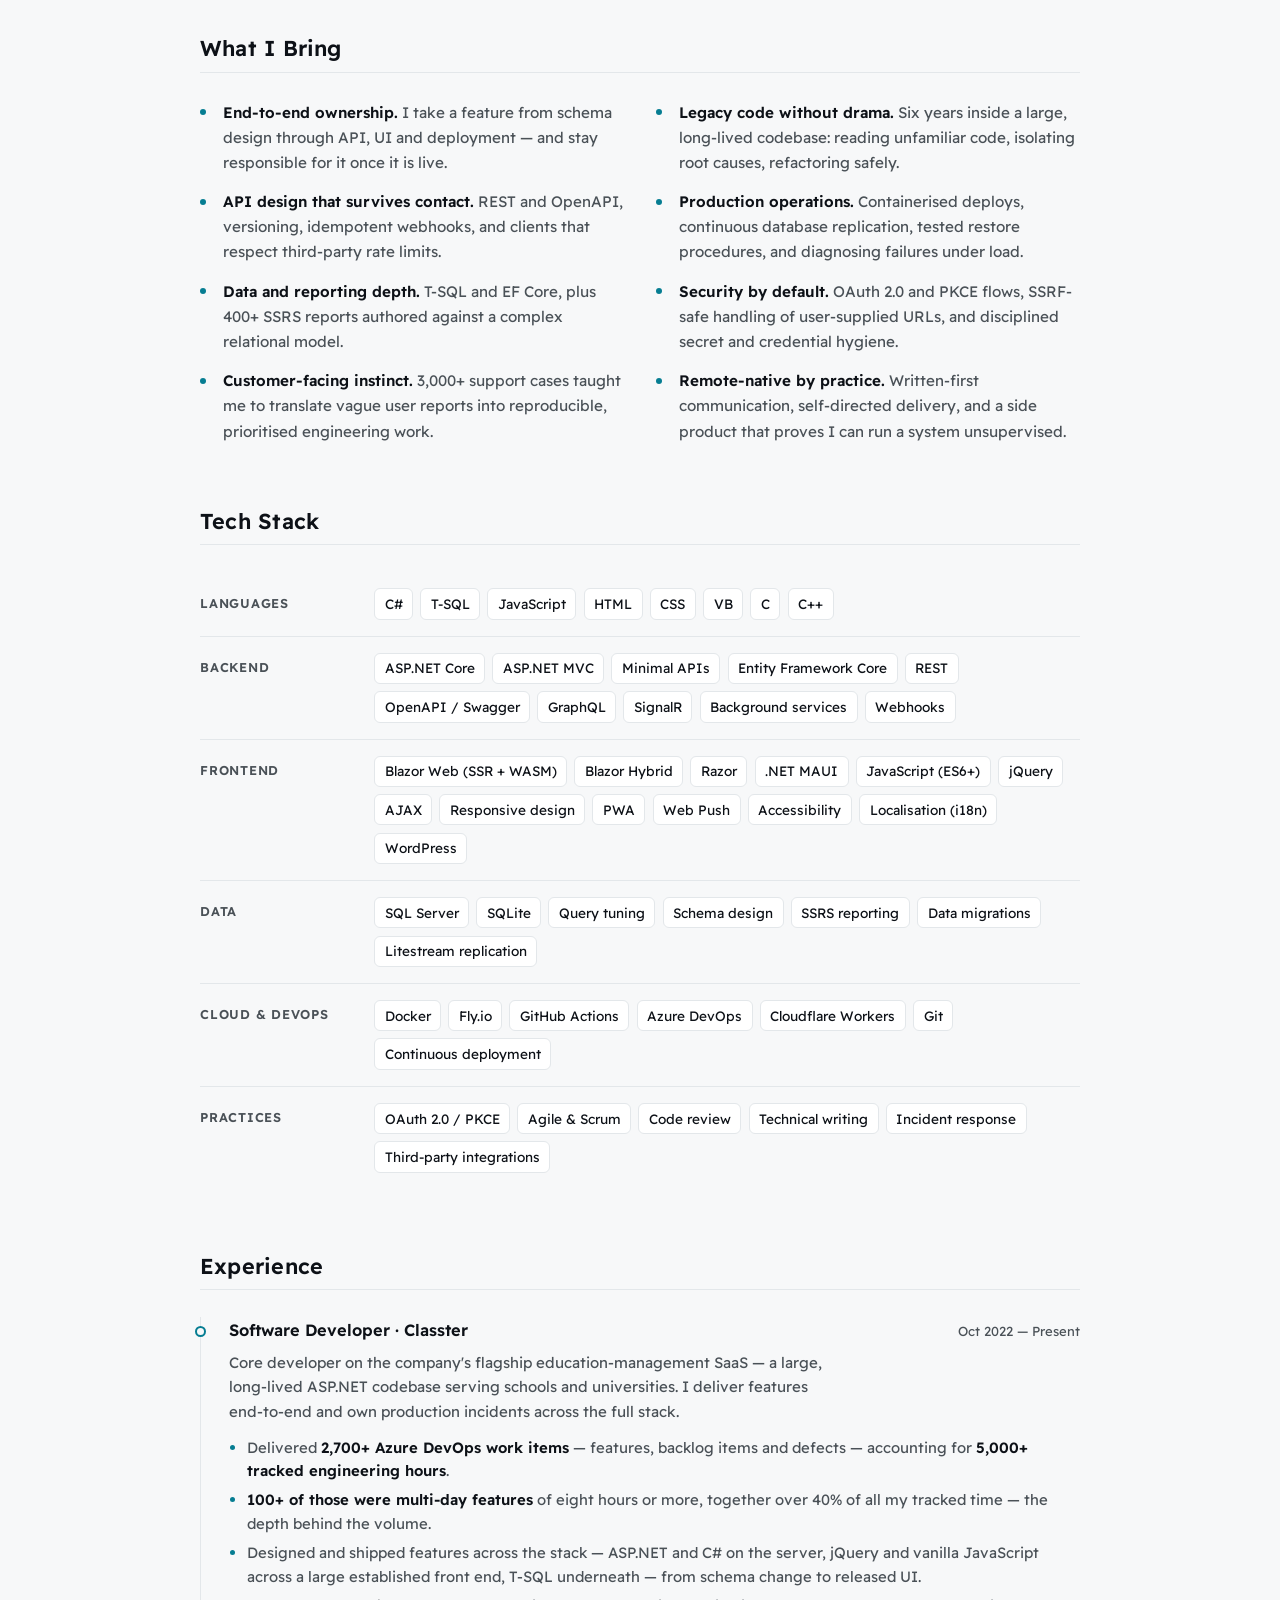
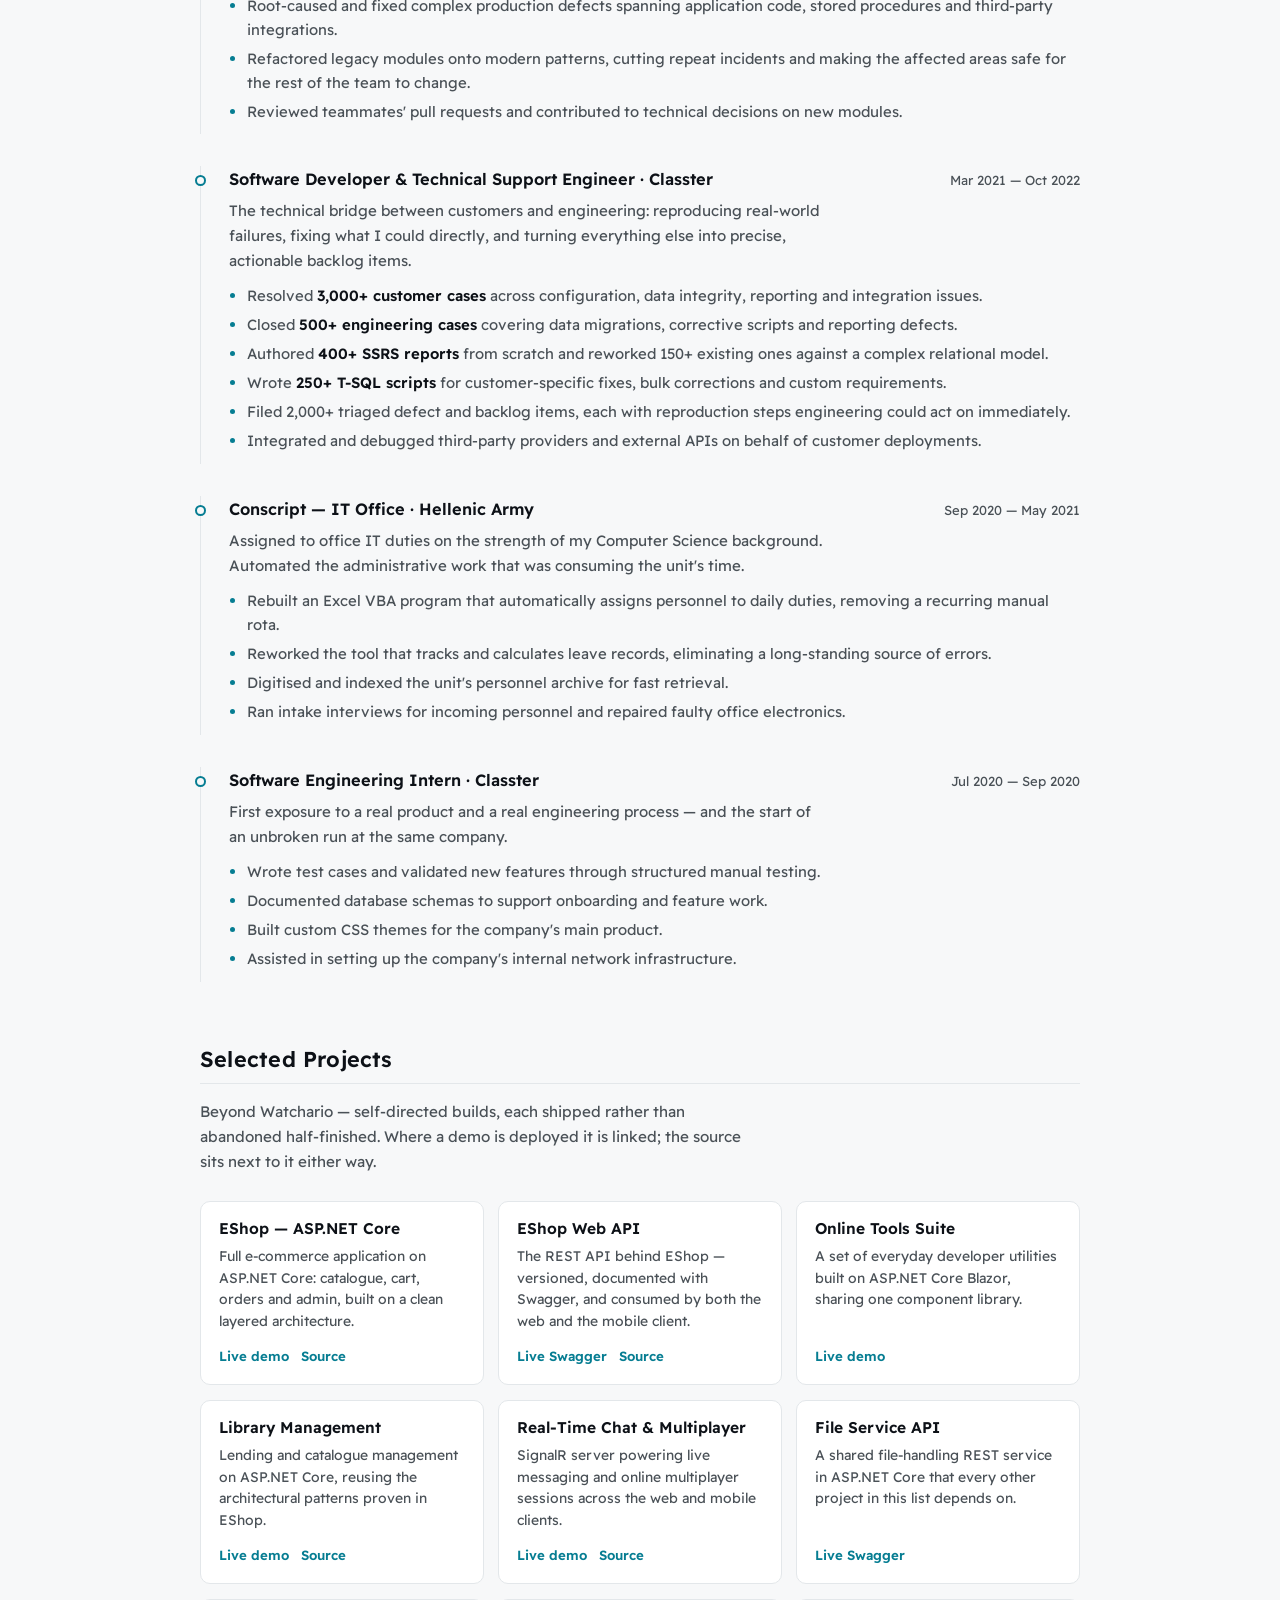
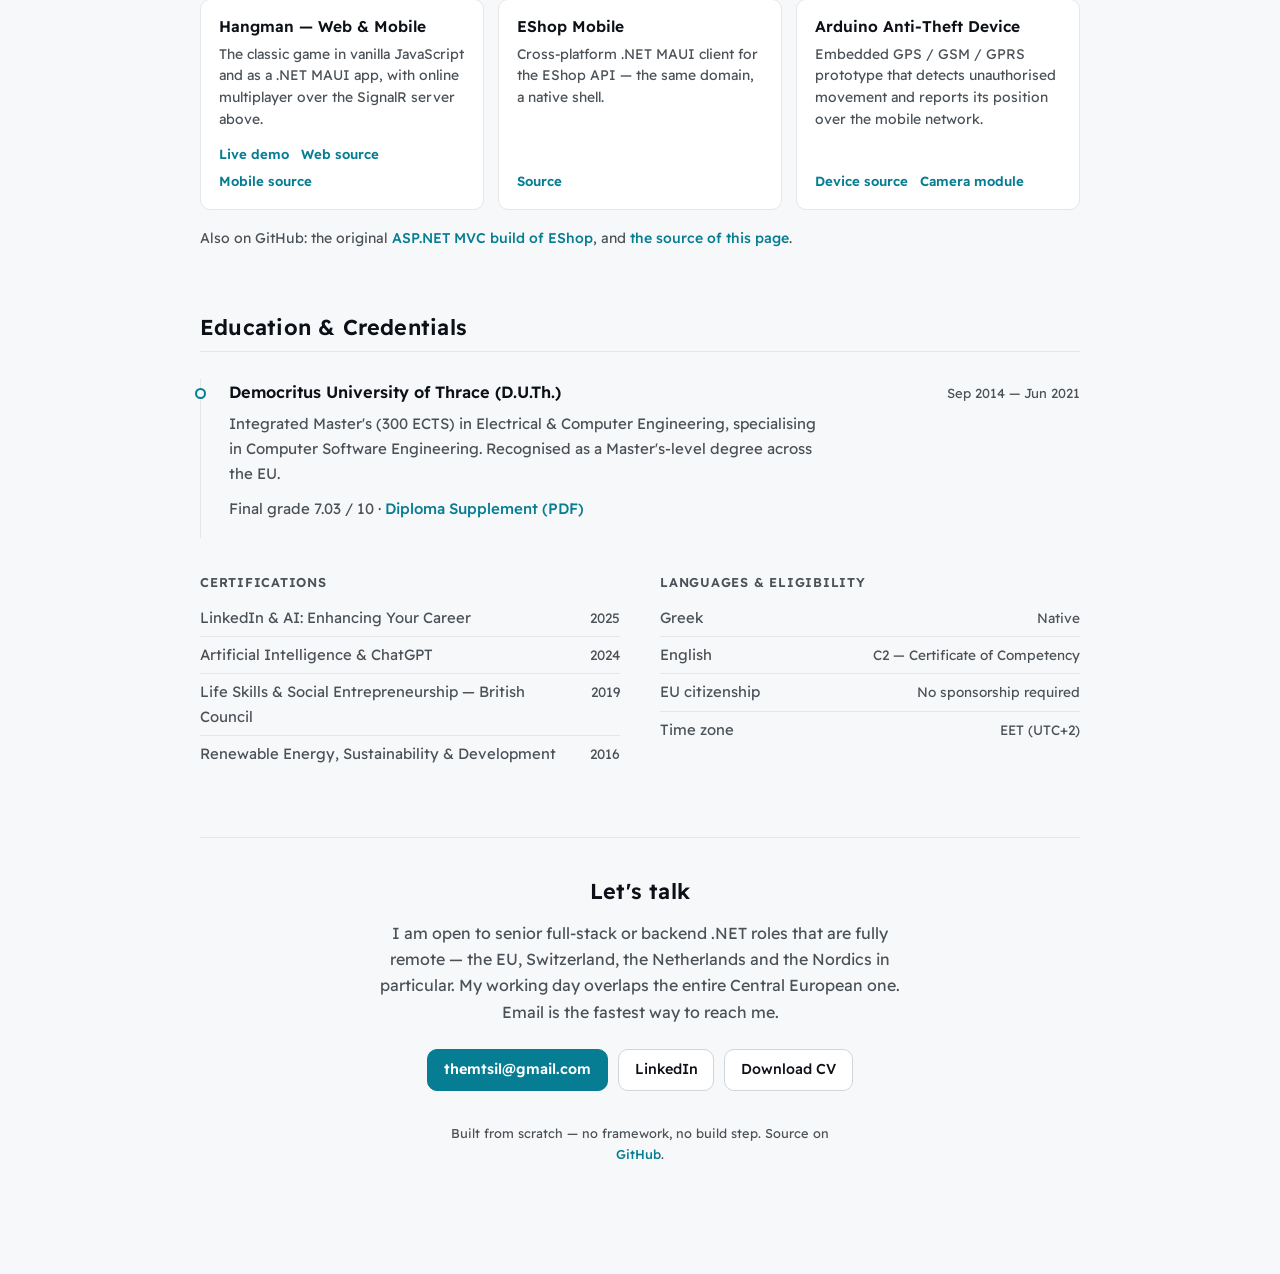
==== commit 3613cc30: "Restore what the rewrite dropped, and stop advertising demos that are down Audited the new page agai" ====
--- a/index.html
+++ b/index.html
@@ -255,6 +255,7 @@
                         <li>.NET MAUI</li><li>JavaScript (ES6+)</li><li>jQuery</li>
                         <li>AJAX</li><li>Responsive design</li><li>PWA</li>
                         <li>Web Push</li><li>Accessibility</li><li>Localisation (i18n)</li>
+                        <li>WordPress</li>
                     </ul>
                 </div>
 
@@ -365,66 +366,96 @@
             <section class="section--page">
                 <h2>Selected Projects</h2>
                 <p class="section__lead">
-                    Beyond Watchario — self-directed builds, each one a live deployment rather than a repository
-                    that was never run. Everything below is on
-                    <a href="https://github.com/ttsiligkoudis" target="_blank" rel="noopener">GitHub</a>.
+                    Beyond Watchario — self-directed builds, each shipped rather than abandoned half-finished.
+                    Where a demo is deployed it is linked; the source sits next to it either way.
                 </p>
 
                 <div class="projects-grid">
-                    <a class="card--project" href="https://eshop.myportofolio.eu" target="_blank" rel="noopener">
-                        <span class="card--project__title">EShop — ASP.NET Core</span>
-                        <span class="card--project__desc">Full e-commerce application on ASP.NET Core: catalogue, cart, orders and admin, built on a clean layered architecture.</span>
-                        <span class="card--project__meta">Live</span>
-                    </a>
-
-                    <a class="card--project" href="https://eshopapi.myportofolio.eu/swagger" target="_blank" rel="noopener">
-                        <span class="card--project__title">EShop Web API</span>
-                        <span class="card--project__desc">The REST API behind EShop — versioned, documented with Swagger, and consumed by both the web and mobile clients.</span>
-                        <span class="card--project__meta">Live · OpenAPI</span>
-                    </a>
-
-                    <a class="card--project" href="https://tools.myportofolio.eu/" target="_blank" rel="noopener">
-                        <span class="card--project__title">Online Tools Suite</span>
-                        <span class="card--project__desc">A set of everyday developer utilities built on ASP.NET Core Blazor, sharing one component library.</span>
-                        <span class="card--project__meta">Live · Blazor</span>
-                    </a>
-
-                    <a class="card--project" href="https://library.myportofolio.eu" target="_blank" rel="noopener">
-                        <span class="card--project__title">Library Management</span>
-                        <span class="card--project__desc">Lending and catalogue management on ASP.NET Core, reusing the architectural patterns proven in EShop.</span>
-                        <span class="card--project__meta">Live</span>
-                    </a>
-
-                    <a class="card--project" href="https://chat.myportofolio.eu" target="_blank" rel="noopener">
-                        <span class="card--project__title">Real-Time Chat &amp; Multiplayer</span>
-                        <span class="card--project__desc">SignalR server powering live messaging and online multiplayer sessions across the web and mobile clients.</span>
-                        <span class="card--project__meta">Live · SignalR</span>
-                    </a>
-
-                    <a class="card--project" href="https://fileservice.myportofolio.eu/swagger" target="_blank" rel="noopener">
-                        <span class="card--project__title">File Service API</span>
-                        <span class="card--project__desc">A shared file-handling REST service in ASP.NET Core that every other project in this list depends on.</span>
-                        <span class="card--project__meta">Live · OpenAPI</span>
-                    </a>
-
-                    <a class="card--project" href="https://github.com/ttsiligkoudis/EShopMobile" target="_blank" rel="noopener">
-                        <span class="card--project__title">EShop Mobile</span>
-                        <span class="card--project__desc">Cross-platform .NET MAUI client for the EShop API — the same domain, a native shell.</span>
-                        <span class="card--project__meta">.NET MAUI</span>
-                    </a>
-
-                    <a class="card--project" href="https://github.com/ttsiligkoudis/Arduino-GPS-GSM-Device" target="_blank" rel="noopener">
-                        <span class="card--project__title">Arduino Anti-Theft Device</span>
-                        <span class="card--project__desc">Embedded GPS / GSM / GPRS prototype that detects unauthorised movement and reports its position over the mobile network.</span>
-                        <span class="card--project__meta">Embedded C++</span>
-                    </a>
-
-                    <a class="card--project" href="https://hangman.myportofolio.eu" target="_blank" rel="noopener">
-                        <span class="card--project__title">Hangman — Web &amp; Mobile</span>
-                        <span class="card--project__desc">The classic game in vanilla JavaScript and as a .NET MAUI app, with online multiplayer over the SignalR server above.</span>
-                        <span class="card--project__meta">Live</span>
-                    </a>
-                </div>
+                    <article class="card--project">
+                        <h3 class="card--project__title">EShop — ASP.NET Core</h3>
+                        <p class="card--project__desc">Full e-commerce application on ASP.NET Core: catalogue, cart, orders and admin, built on a clean layered architecture.</p>
+                        <p class="card--project__links">
+                            <a class="print-url" data-url="eshop.myportofolio.eu" href="https://eshop.myportofolio.eu" data-live-demo target="_blank" rel="noopener">Live demo</a>
+                            <a class="print-url" data-url="github.com/ttsiligkoudis/EShop-Core" href="https://github.com/ttsiligkoudis/EShop-Core" target="_blank" rel="noopener">Source</a>
+                        </p>
+                    </article>
+
+                    <article class="card--project">
+                        <h3 class="card--project__title">EShop Web API</h3>
+                        <p class="card--project__desc">The REST API behind EShop — versioned, documented with Swagger, and consumed by both the web and the mobile client.</p>
+                        <p class="card--project__links">
+                            <a class="print-url" data-url="eshopapi.myportofolio.eu/swagger" href="https://eshopapi.myportofolio.eu/swagger" data-live-demo target="_blank" rel="noopener">Live Swagger</a>
+                            <a class="print-url" data-url="github.com/ttsiligkoudis/EShopAPI" href="https://github.com/ttsiligkoudis/EShopAPI" target="_blank" rel="noopener">Source</a>
+                        </p>
+                    </article>
+
+                    <article class="card--project">
+                        <h3 class="card--project__title">Online Tools Suite</h3>
+                        <p class="card--project__desc">A set of everyday developer utilities built on ASP.NET Core Blazor, sharing one component library.</p>
+                        <p class="card--project__links">
+                            <a class="print-url" data-url="tools.myportofolio.eu" href="https://tools.myportofolio.eu/" data-live-demo target="_blank" rel="noopener">Live demo</a>
+                        </p>
+                    </article>
+
+                    <article class="card--project">
+                        <h3 class="card--project__title">Library Management</h3>
+                        <p class="card--project__desc">Lending and catalogue management on ASP.NET Core, reusing the architectural patterns proven in EShop.</p>
+                        <p class="card--project__links">
+                            <a class="print-url" data-url="library.myportofolio.eu" href="https://library.myportofolio.eu" data-live-demo target="_blank" rel="noopener">Live demo</a>
+                            <a class="print-url" data-url="github.com/ttsiligkoudis/Library" href="https://github.com/ttsiligkoudis/Library" target="_blank" rel="noopener">Source</a>
+                        </p>
+                    </article>
+
+                    <article class="card--project">
+                        <h3 class="card--project__title">Real-Time Chat &amp; Multiplayer</h3>
+                        <p class="card--project__desc">SignalR server powering live messaging and online multiplayer sessions across the web and mobile clients.</p>
+                        <p class="card--project__links">
+                            <a class="print-url" data-url="chat.myportofolio.eu" href="https://chat.myportofolio.eu" data-live-demo target="_blank" rel="noopener">Live demo</a>
+                            <a class="print-url" data-url="github.com/ttsiligkoudis/SignalRServer" href="https://github.com/ttsiligkoudis/SignalRServer" target="_blank" rel="noopener">Source</a>
+                        </p>
+                    </article>
+
+                    <article class="card--project">
+                        <h3 class="card--project__title">File Service API</h3>
+                        <p class="card--project__desc">A shared file-handling REST service in ASP.NET Core that every other project in this list depends on.</p>
+                        <p class="card--project__links">
+                            <a class="print-url" data-url="fileservice.myportofolio.eu/swagger" href="https://fileservice.myportofolio.eu/swagger" data-live-demo target="_blank" rel="noopener">Live Swagger</a>
+                        </p>
+                    </article>
+
+                    <article class="card--project">
+                        <h3 class="card--project__title">Hangman — Web &amp; Mobile</h3>
+                        <p class="card--project__desc">The classic game in vanilla JavaScript and as a .NET MAUI app, with online multiplayer over the SignalR server above.</p>
+                        <p class="card--project__links">
+                            <a class="print-url" data-url="hangman.myportofolio.eu" href="https://hangman.myportofolio.eu" data-live-demo target="_blank" rel="noopener">Live demo</a>
+                            <a class="print-url" data-url="github.com/ttsiligkoudis/HangMan" href="https://github.com/ttsiligkoudis/HangMan" target="_blank" rel="noopener">Web source</a>
+                            <a class="print-url" data-url="github.com/ttsiligkoudis/HangMan-Mobile" href="https://github.com/ttsiligkoudis/HangMan-Mobile" target="_blank" rel="noopener">Mobile source</a>
+                        </p>
+                    </article>
+
+                    <article class="card--project">
+                        <h3 class="card--project__title">EShop Mobile</h3>
+                        <p class="card--project__desc">Cross-platform .NET MAUI client for the EShop API — the same domain, a native shell.</p>
+                        <p class="card--project__links">
+                            <a class="print-url" data-url="github.com/ttsiligkoudis/EShopMobile" href="https://github.com/ttsiligkoudis/EShopMobile" target="_blank" rel="noopener">Source</a>
+                        </p>
+                    </article>
+
+                    <article class="card--project">
+                        <h3 class="card--project__title">Arduino Anti-Theft Device</h3>
+                        <p class="card--project__desc">Embedded GPS / GSM / GPRS prototype that detects unauthorised movement and reports its position over the mobile network.</p>
+                        <p class="card--project__links">
+                            <a class="print-url" data-url="github.com/ttsiligkoudis/Arduino-GPS-GSM-Device" href="https://github.com/ttsiligkoudis/Arduino-GPS-GSM-Device" target="_blank" rel="noopener">Device source</a>
+                            <a class="print-url" data-url="github.com/ttsiligkoudis/Arduino-Camera-Snapshot" href="https://github.com/ttsiligkoudis/Arduino-Camera-Snapshot" target="_blank" rel="noopener">Camera module</a>
+                        </p>
+                    </article>
+                </div>
+
+                <p class="muted" style="margin-top:1.25em;">
+                    Also on GitHub: the original
+                    <a class="print-url" data-url="github.com/ttsiligkoudis/EShop-MVC" href="https://github.com/ttsiligkoudis/EShop-MVC" target="_blank" rel="noopener">ASP.NET MVC build of EShop</a>,
+                    and <a class="print-url" data-url="github.com/ttsiligkoudis/Digital-Resume" href="https://github.com/ttsiligkoudis/Digital-Resume" target="_blank" rel="noopener">the source of this page</a>.
+                </p>
             </section>
 
             <section id="education-wrapper" class="section--page">
@@ -440,7 +471,9 @@
                         specialising in Computer Software Engineering. Recognised as a Master's-level degree
                         across the EU.
                     </p>
-                    <p class="muted">Final grade 7.03 / 10 · Diploma Supplement available on request</p>
+                    <p class="muted">Final grade 7.03 / 10 ·
+                        <a href="./assets/Diploma Supplement.pdf" target="_blank" rel="noopener">Diploma Supplement (PDF)</a>
+                    </p>
                 </div>
 
                 <div class="two-col" style="margin-top:2em;">
@@ -487,5 +520,6 @@
     </main>
 
     <script src="./scripts/theme.js" defer></script>
+    <script src="./scripts/projects.js" defer></script>
 </body>
 </html>
--- a/styles/main.css
+++ b/styles/main.css
@@ -575,35 +575,54 @@
     border:1px solid var(--border);
     border-radius:var(--radius);
     background:var(--surface);
-    transition:border-color .18s ease, transform .18s ease, background-color .18s ease;
-}
-
-.card--project:hover{
-    border-color:var(--accent-line);
-    background:var(--accent-soft);
-    transform:translateY(-2px);
-    opacity:1;
-}
+    transition:border-color .18s ease;
+}
+
+.card--project:hover{ border-color:var(--accent-line); }
 
 .card--project__title{
     color:var(--text);
     font-weight:600;
     font-size:.97rem;
+    margin:0;
+    line-height:1.4;
 }
 
 .card--project__desc{
     color:var(--text-dim);
     font-size:.87rem;
     line-height:1.55;
-}
-
-.card--project__meta{
-    margin-top:.35em;
-    font-size:.75rem;
-    letter-spacing:.05em;
-    text-transform:uppercase;
-    color:var(--accent);
-    font-weight:600;
+    margin:0;
+}
+
+/* Pushed to the bottom so the link rows align across a grid of uneven cards. */
+.card--project__links{
+    display:flex;
+    flex-wrap:wrap;
+    gap:.35em .9em;
+    margin:auto 0 0;
+    padding-top:.7em;
+    font-size:.83rem;
+}
+
+.card--project__links a{ font-weight:600; }
+
+/* Set by scripts/projects.js when a status endpoint reports the demo down.
+   Without that endpoint nothing here applies and the link stays normal. */
+.card--project__links a.is-down{
+    color:var(--text-dim);
+    text-decoration:line-through;
+    text-decoration-thickness:1px;
+    pointer-events:none;
+    cursor:default;
+}
+
+.card--project__links a.is-down::after{
+    content:" offline";
+    font-weight:400;
+    font-size:.9em;
+    text-decoration:none;
+    display:inline-block;
 }
 
 /* ---------------------------------------------------------- extras ------ */
@@ -1000,7 +1019,8 @@
     .card--project{ break-inside:avoid; padding:.5em .7em; gap:.2em; }
     .card--project__title{ font-size:9pt; }
     .card--project__desc{ font-size:8.1pt; line-height:1.4; }
-    .card--project__meta{ font-size:7pt; margin-top:.2em; }
+    .card--project__links{ font-size:7.6pt; padding-top:.3em; gap:.1em .7em; }
+    .card--project__links a.is-down{ text-decoration:none; }
 
     .card--work-history > p,
     .card--education > p{ font-size:8.8pt; margin-bottom:.45em; }
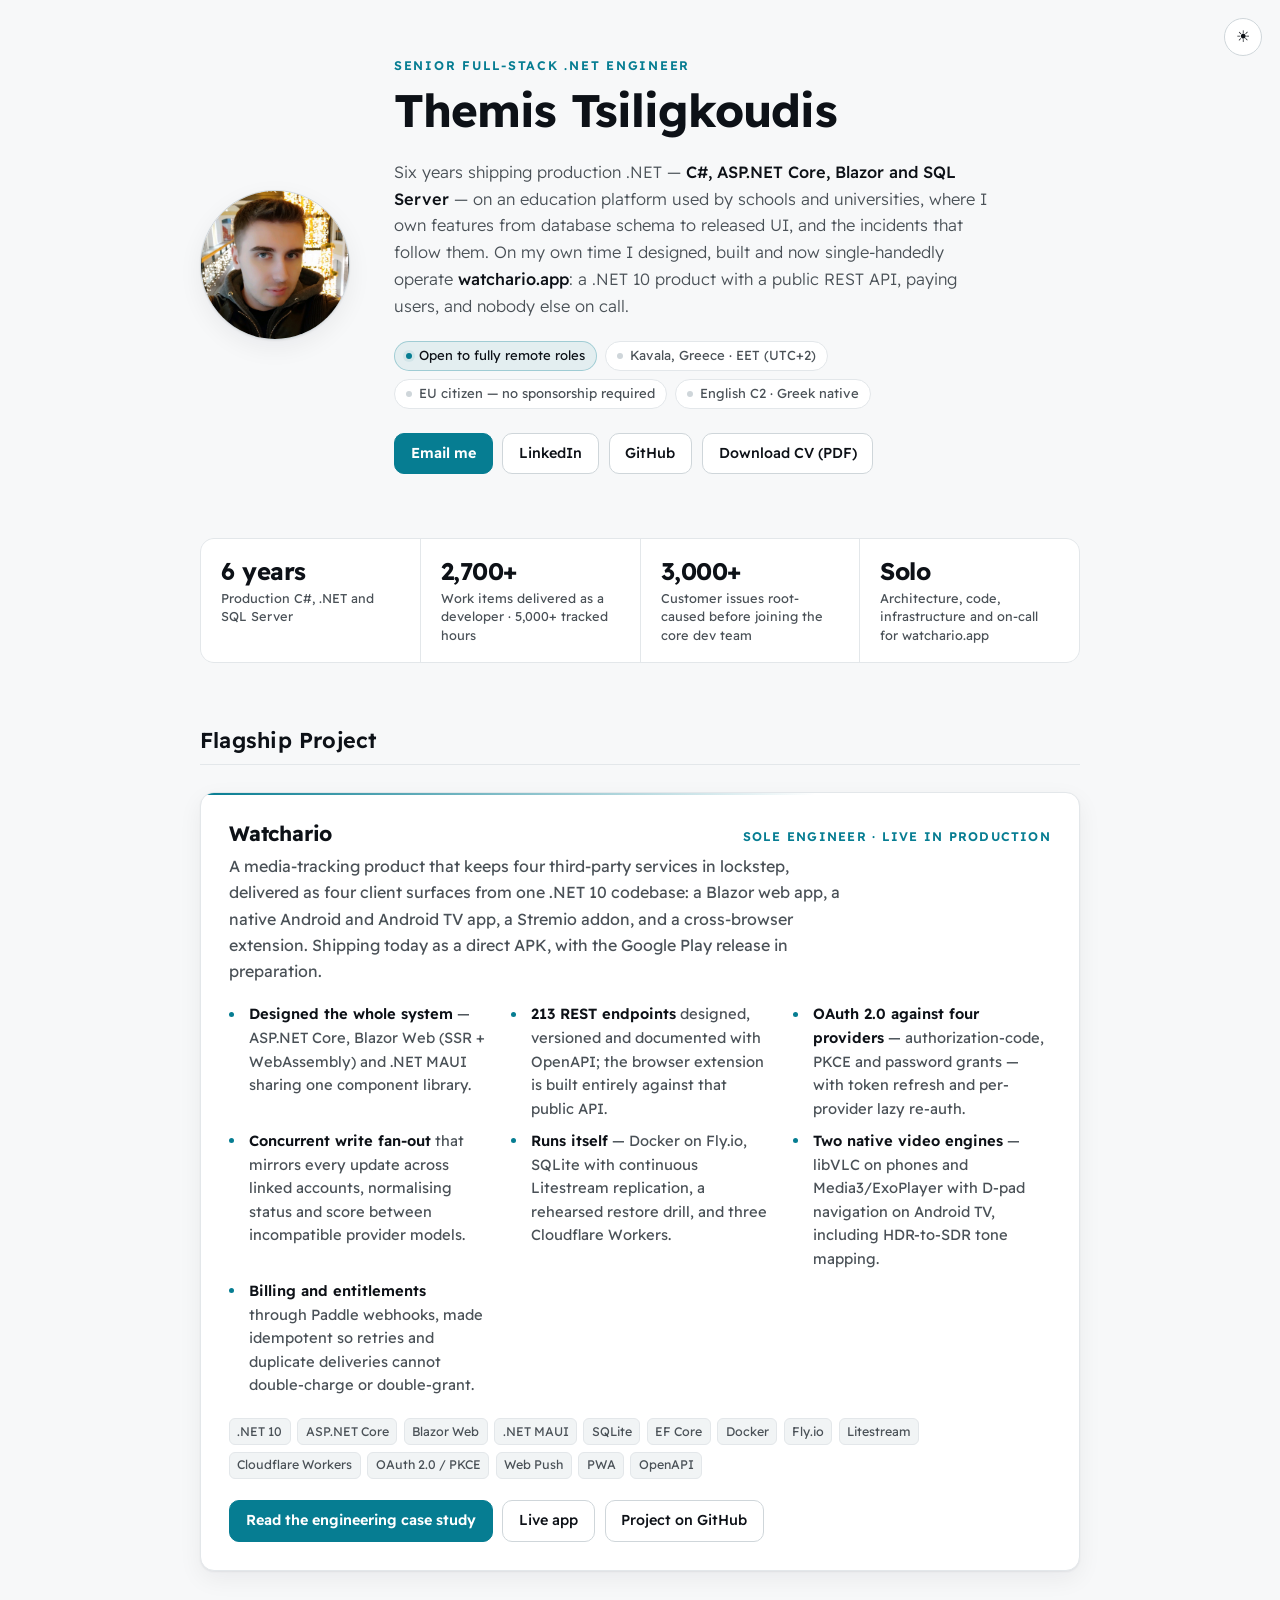
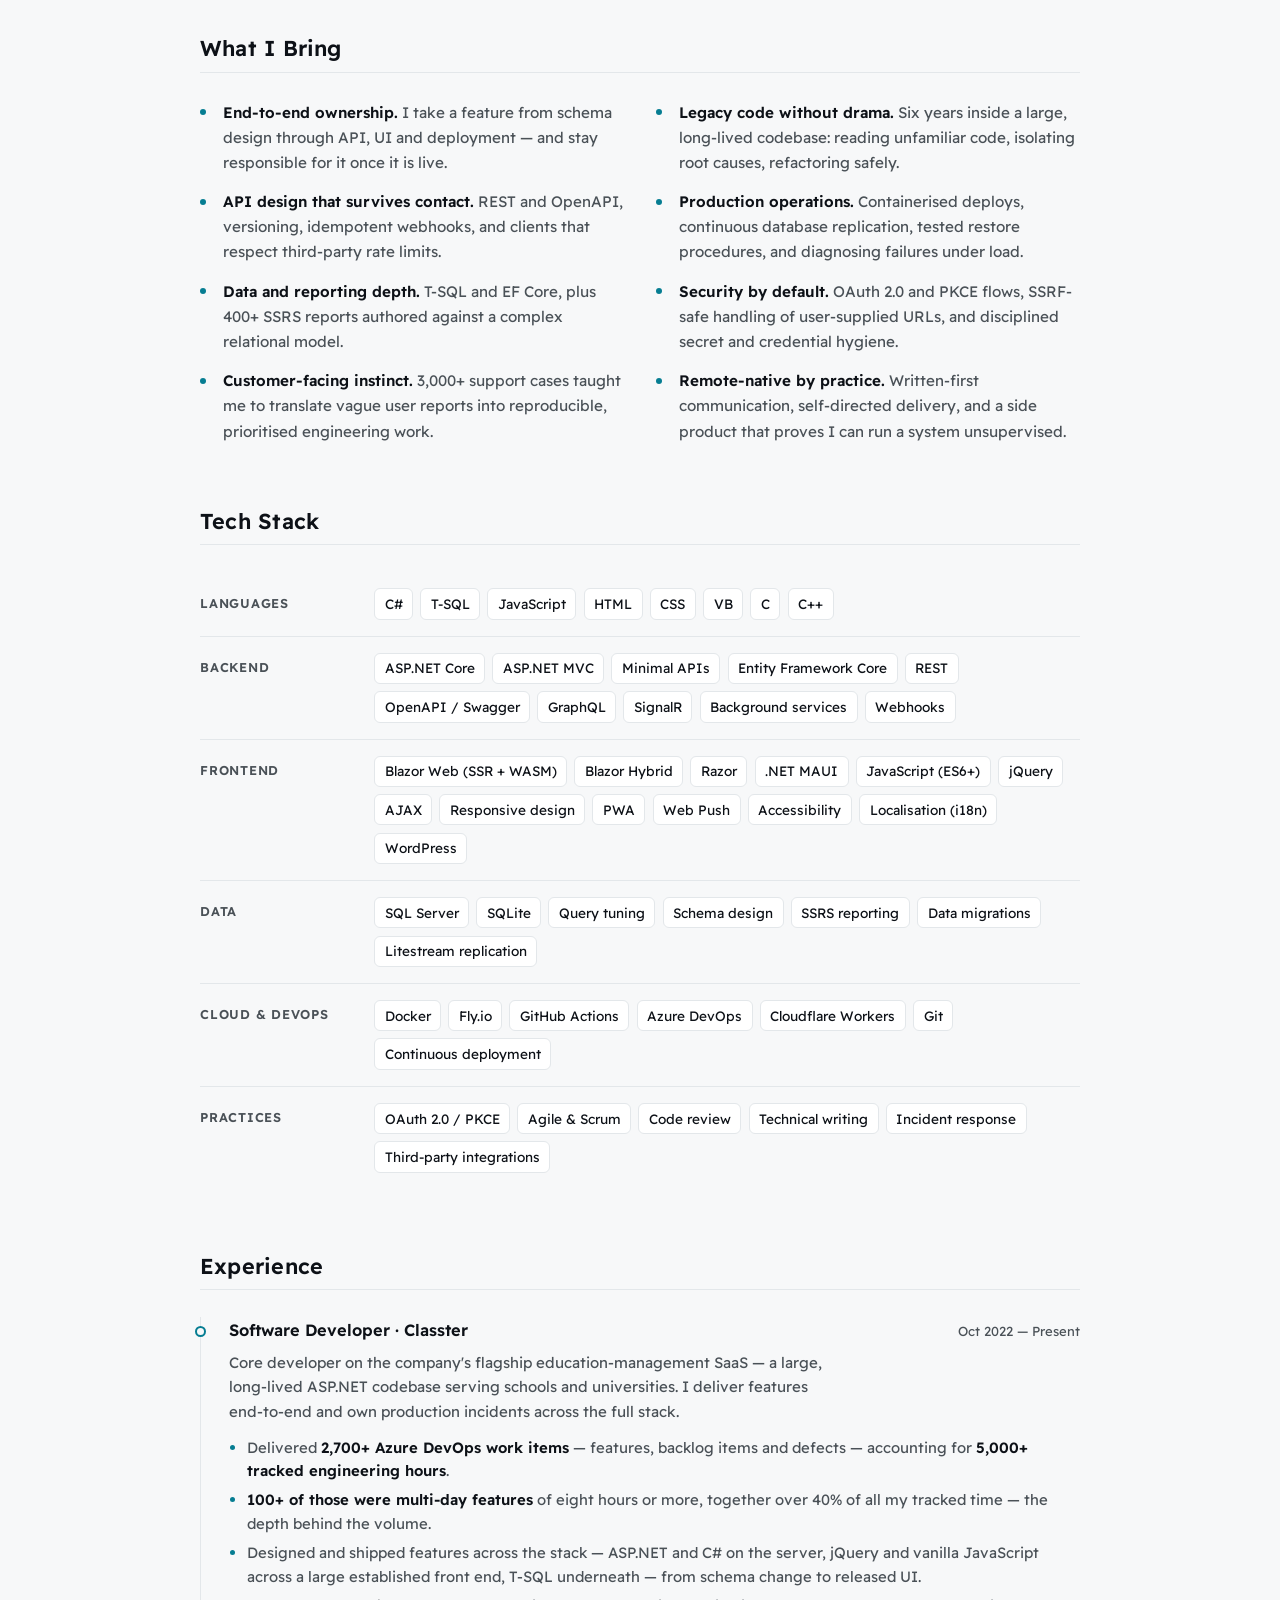
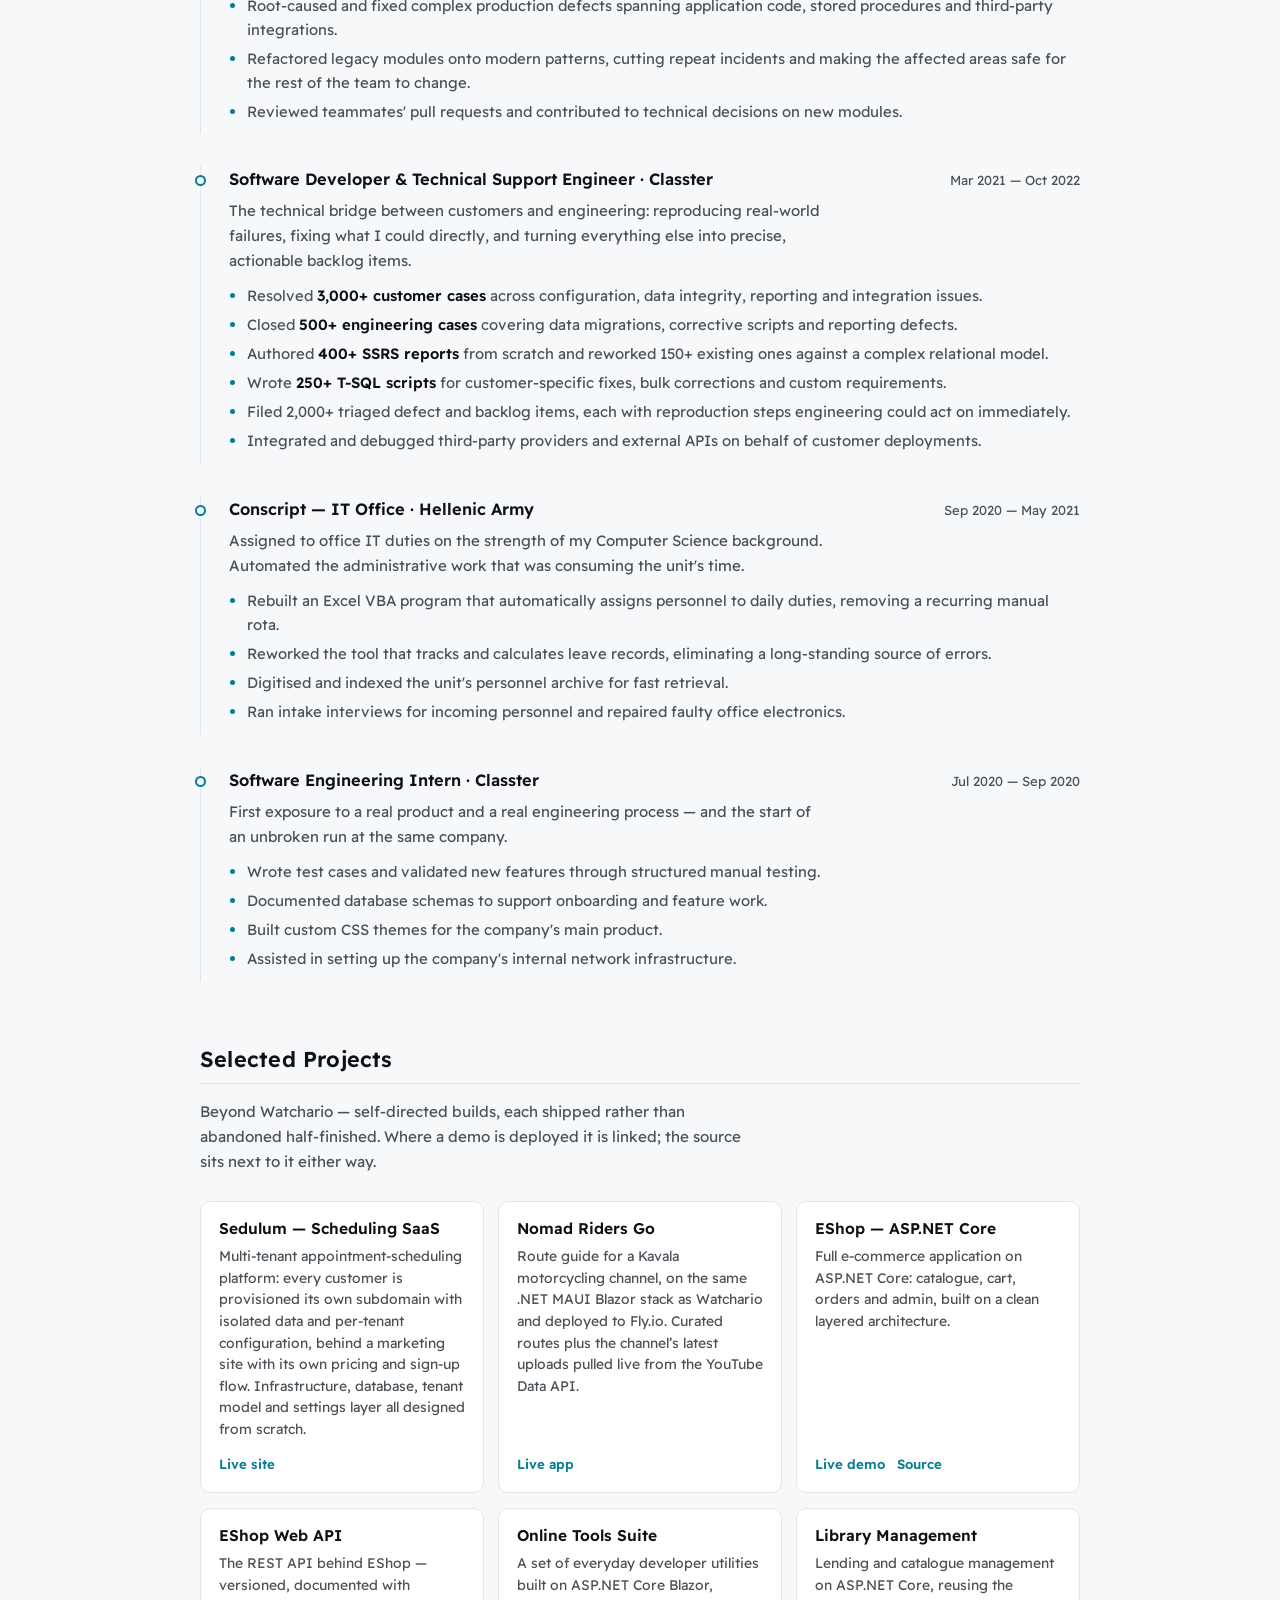
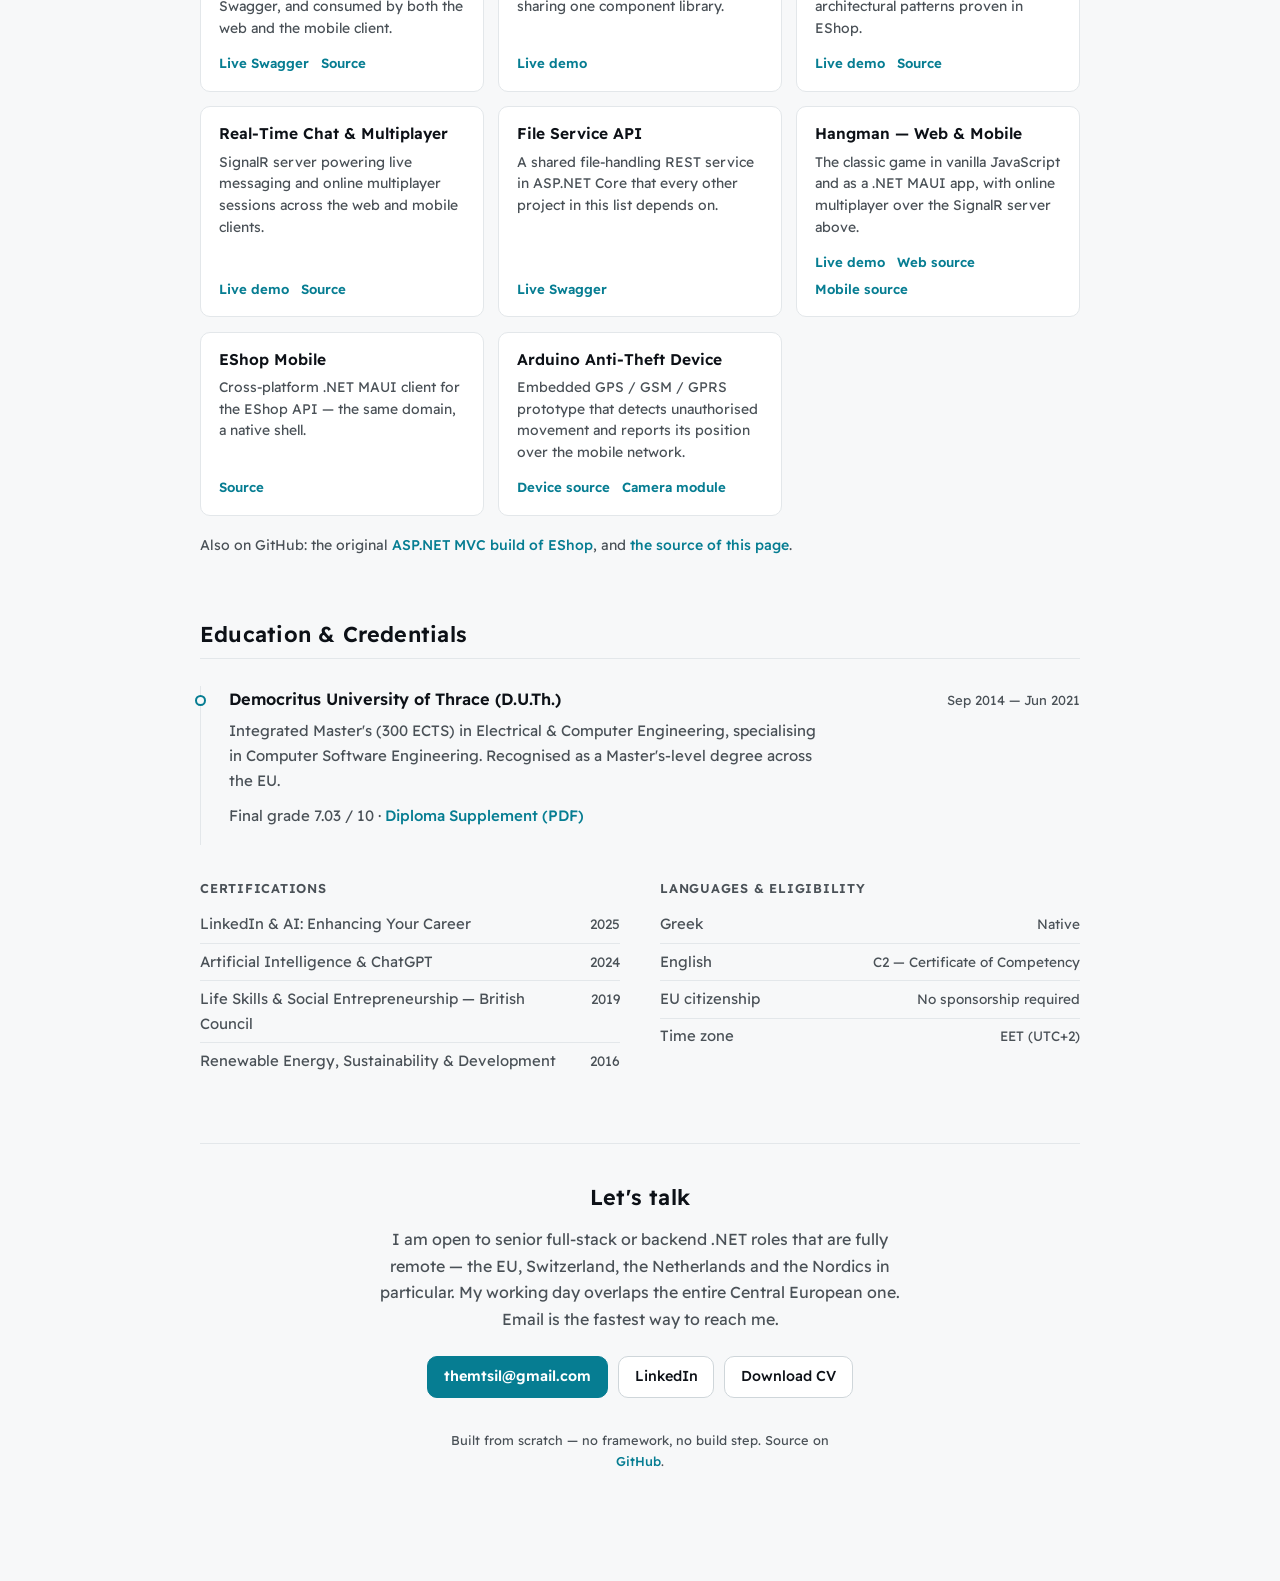
==== commit ab4d8007: "Add Sedulum and Nomad Riders Go; show Watchario as a third iteration Two shipped products were missi" ====
--- a/index.html
+++ b/index.html
@@ -372,6 +372,22 @@
 
                 <div class="projects-grid">
                     <article class="card--project">
+                        <h3 class="card--project__title">Sedulum — Scheduling SaaS</h3>
+                        <p class="card--project__desc">Multi-tenant appointment-scheduling platform: every customer is provisioned its own subdomain with isolated data and per-tenant configuration, behind a marketing site with its own pricing and sign-up flow. Infrastructure, database, tenant model and settings layer all designed from scratch.</p>
+                        <p class="card--project__links">
+                            <a class="print-url" data-url="sedulum.com" href="https://sedulum.com/" data-live-demo target="_blank" rel="noopener">Live site</a>
+                        </p>
+                    </article>
+
+                    <article class="card--project">
+                        <h3 class="card--project__title">Nomad Riders Go</h3>
+                        <p class="card--project__desc">Route guide for a Kavala motorcycling channel, on the same .NET MAUI Blazor stack as Watchario and deployed to Fly.io. Curated routes plus the channel&rsquo;s latest uploads pulled live from the YouTube Data API.</p>
+                        <p class="card--project__links">
+                            <a class="print-url" data-url="nomadridersgo.fly.dev" href="https://nomadridersgo.fly.dev/" data-live-demo target="_blank" rel="noopener">Live app</a>
+                        </p>
+                    </article>
+
+                    <article class="card--project">
                         <h3 class="card--project__title">EShop — ASP.NET Core</h3>
                         <p class="card--project__desc">Full e-commerce application on ASP.NET Core: catalogue, cart, orders and admin, built on a clean layered architecture.</p>
                         <p class="card--project__links">
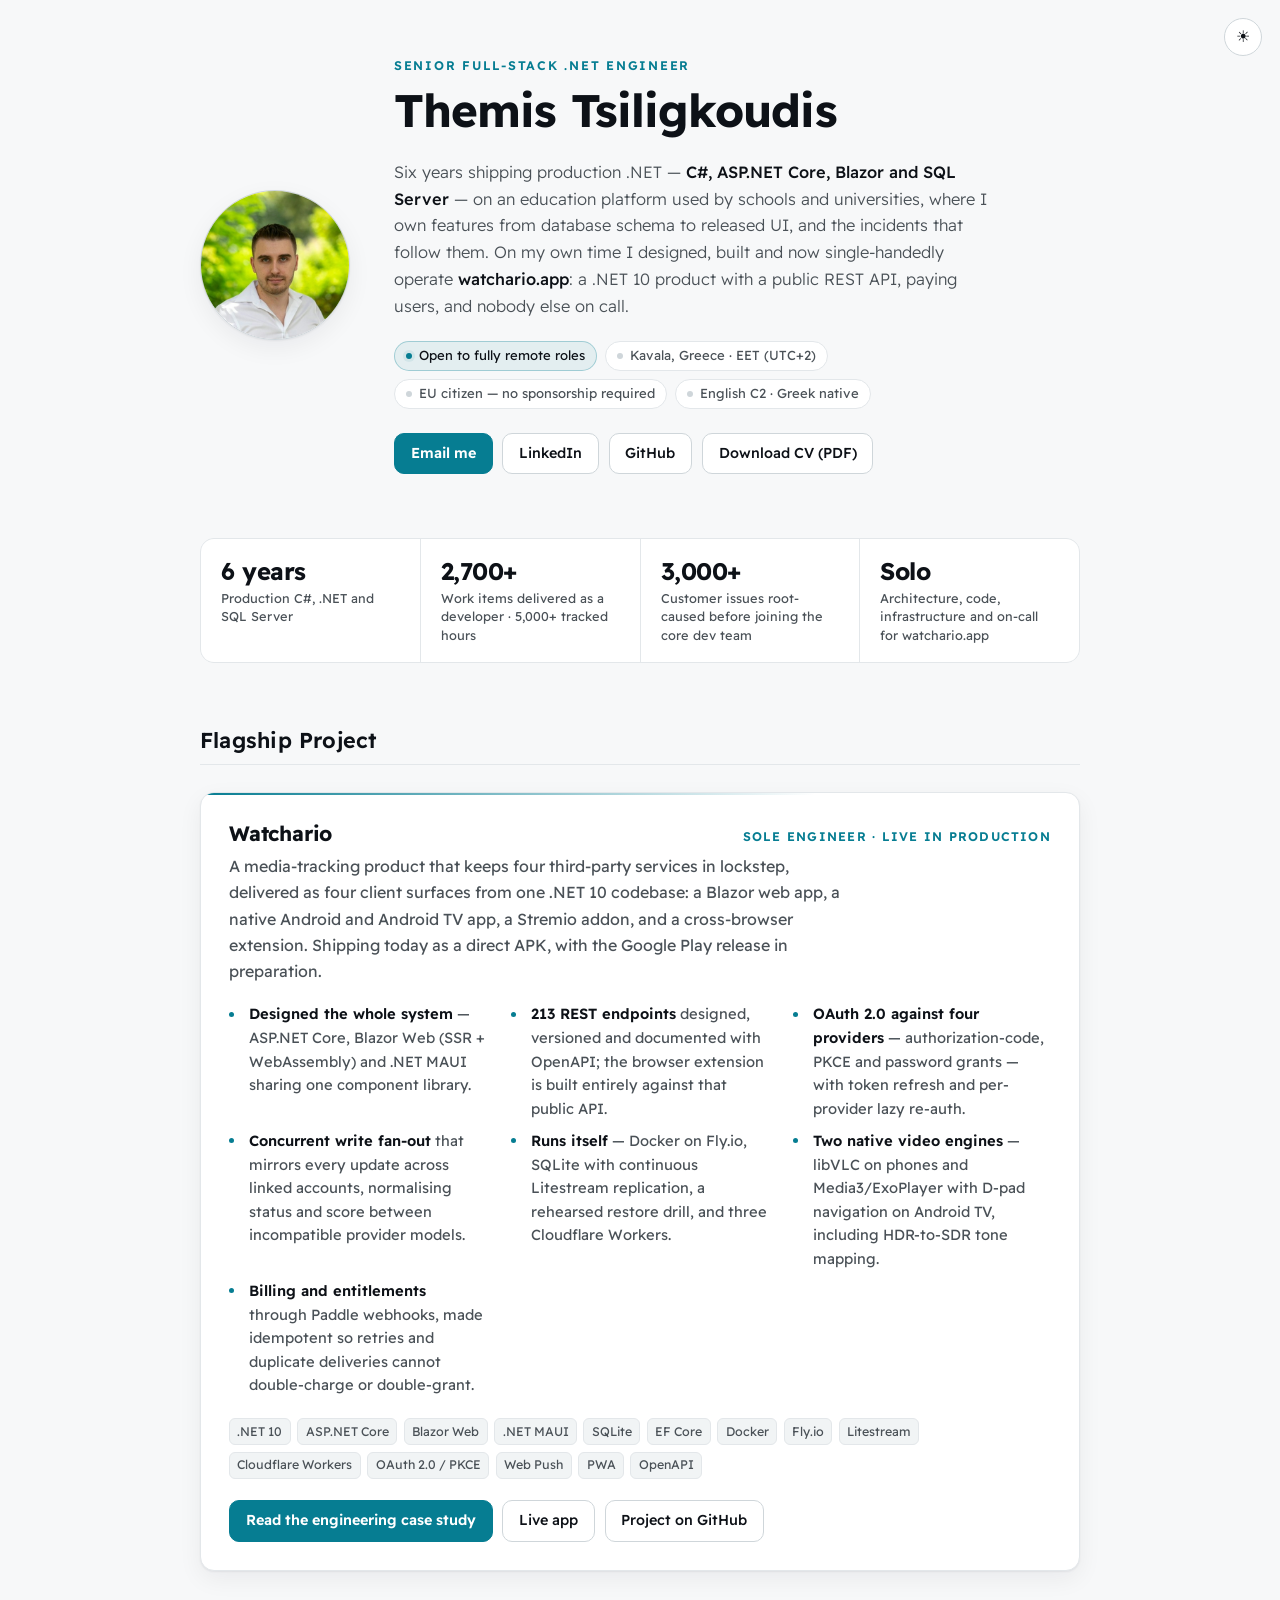
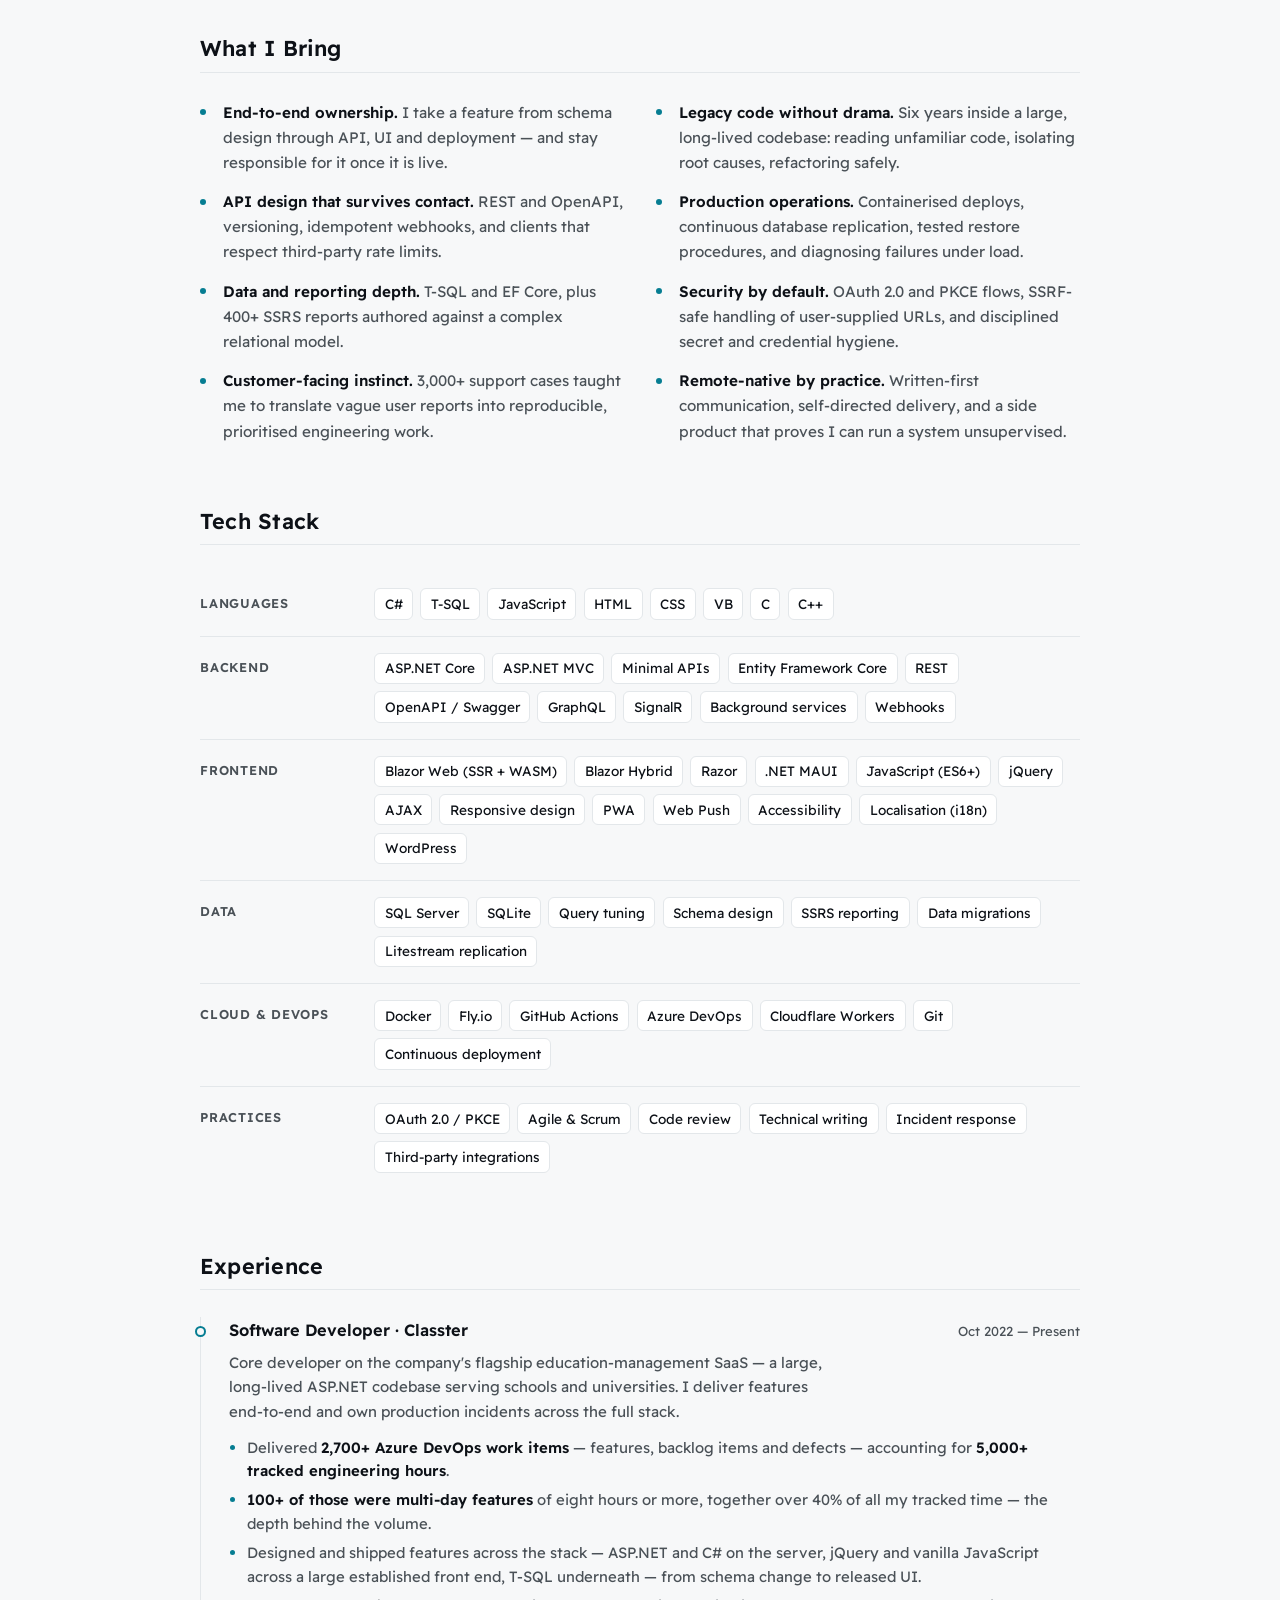
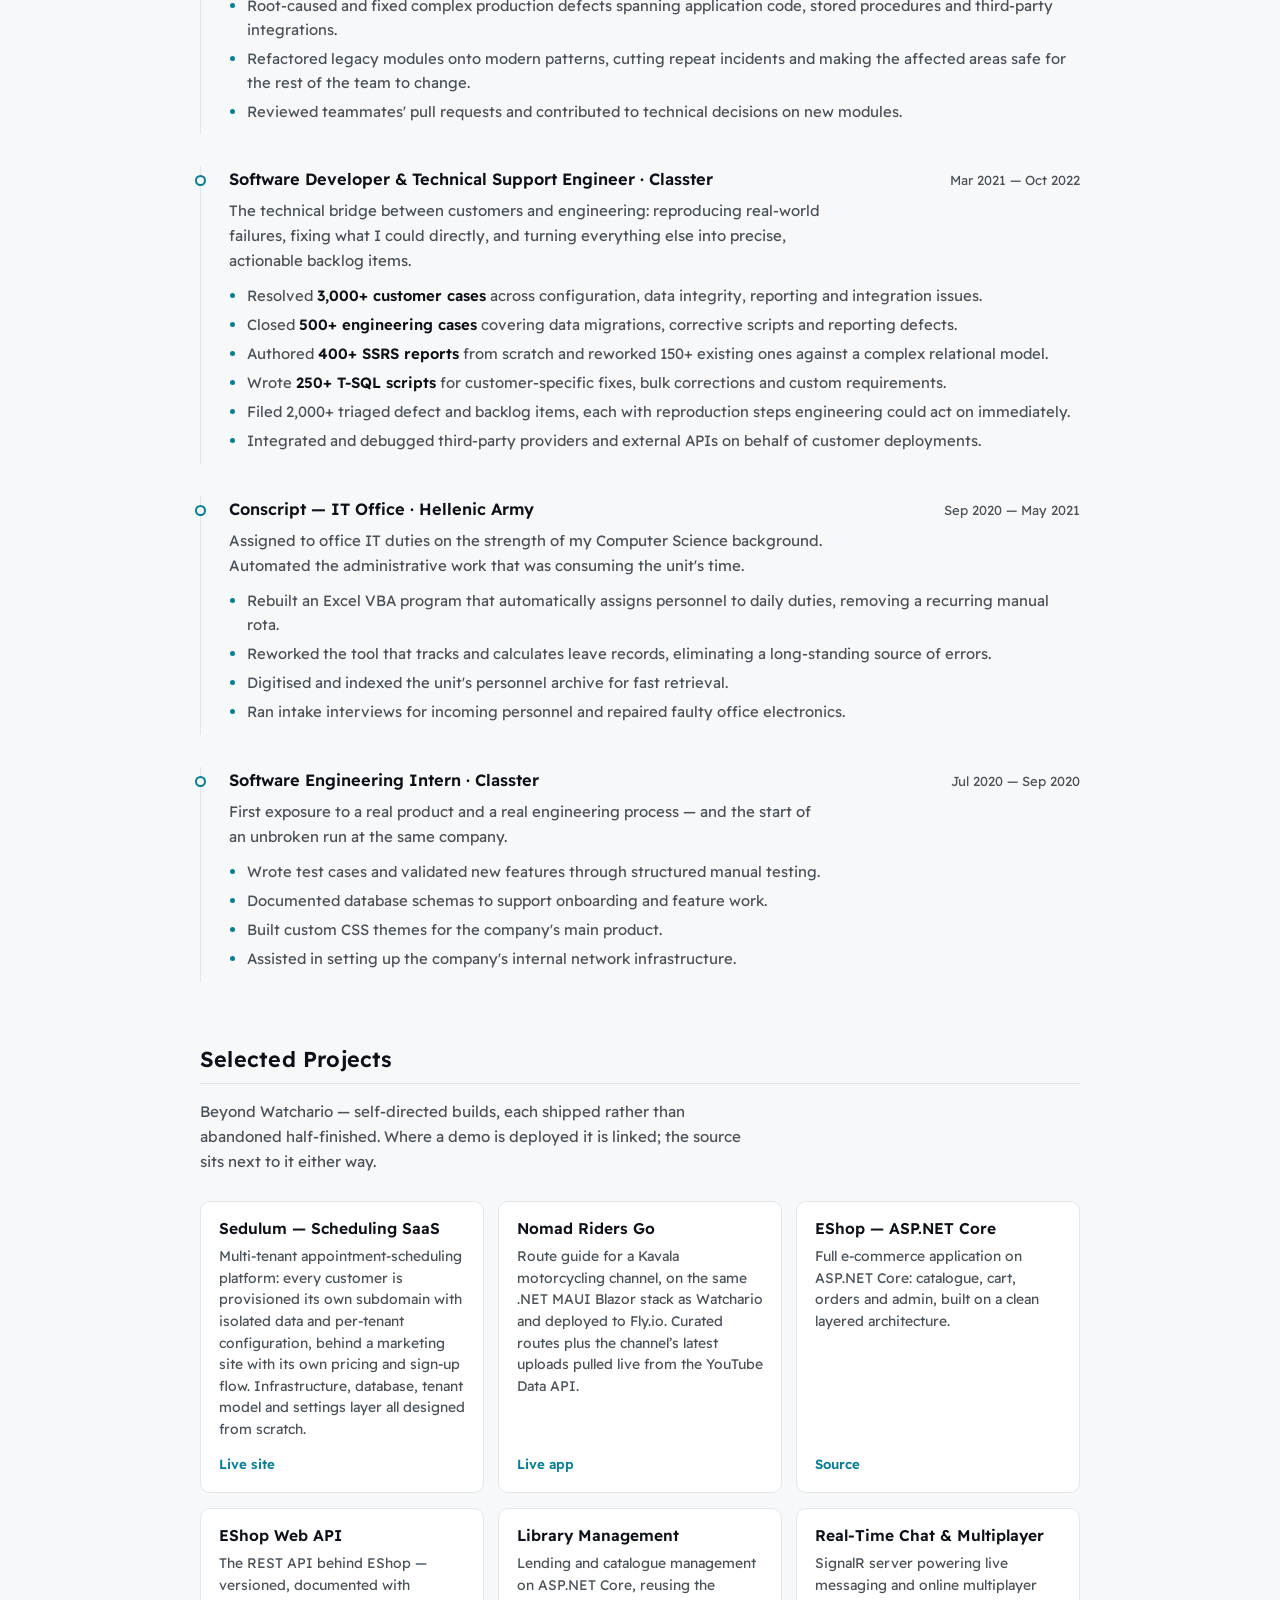
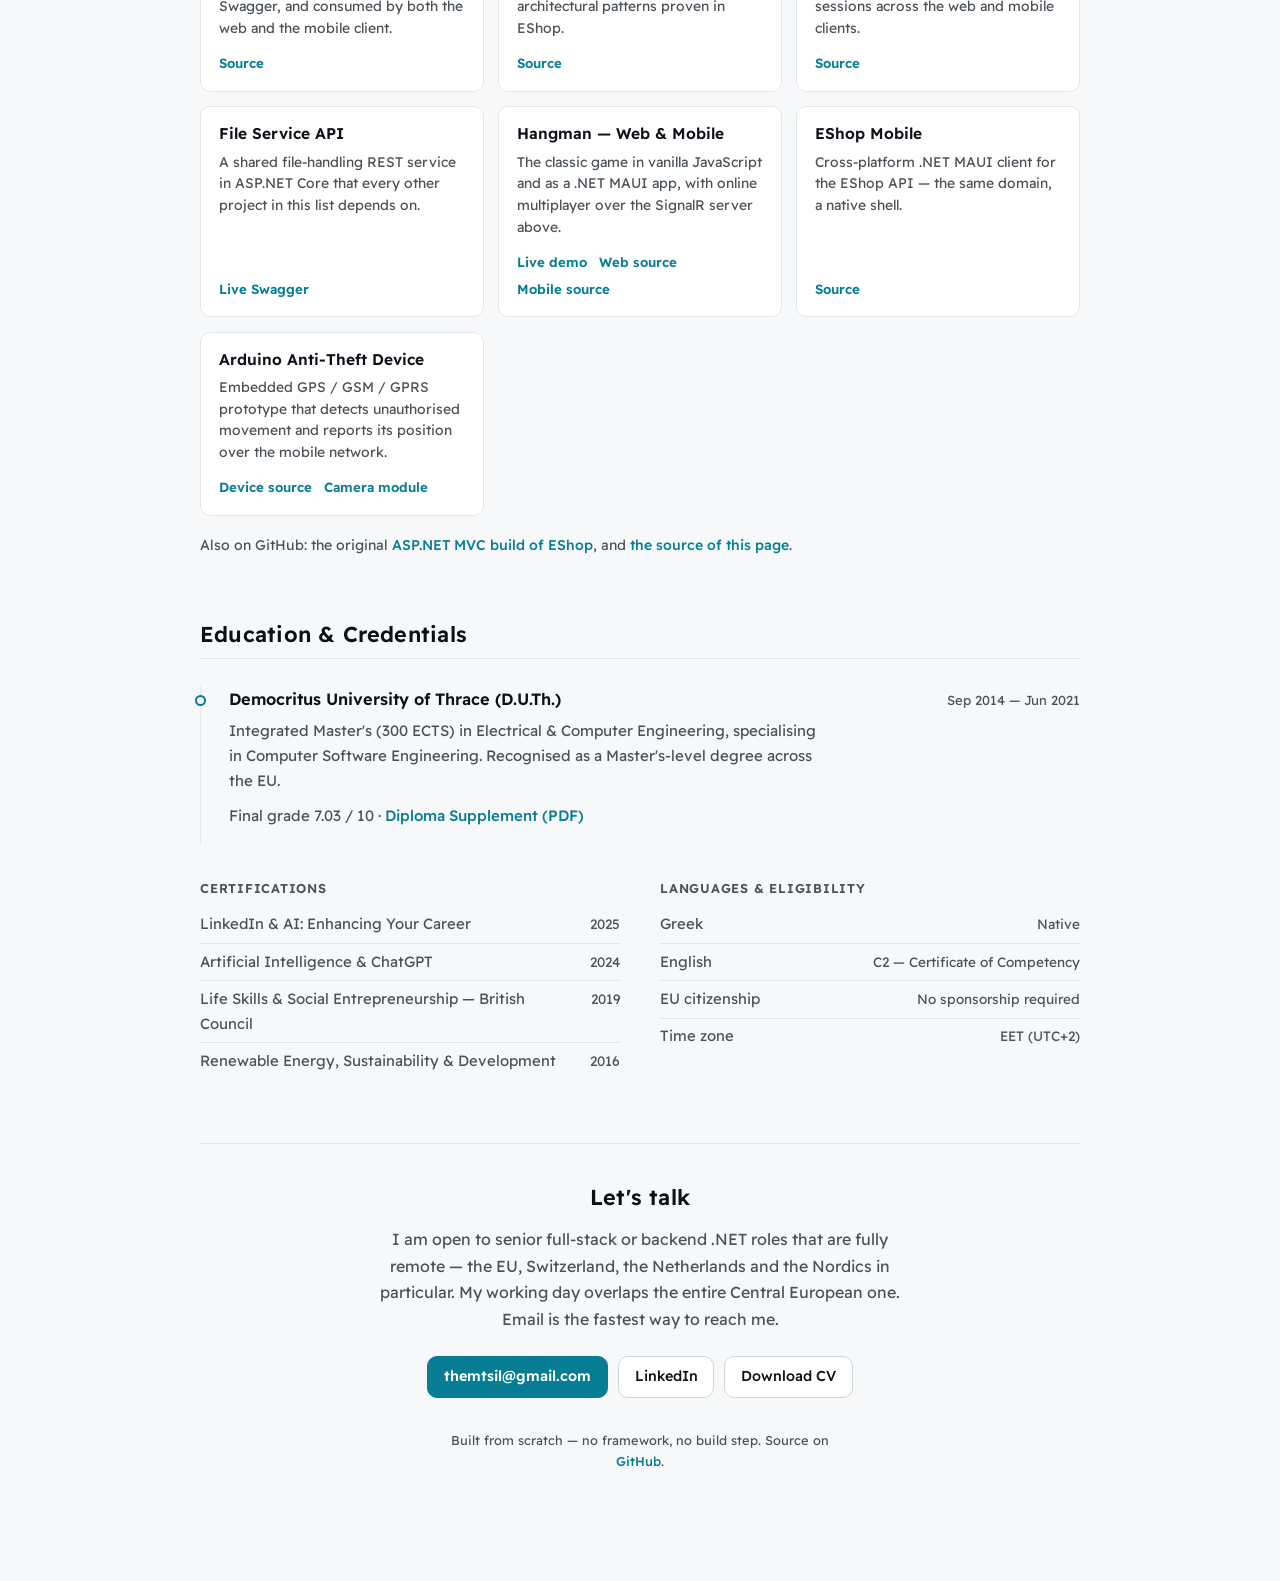
==== commit 68b08e45: "Drop the demo links whose deployments are down eshop, eshopapi and library answer 530, tools 502, ch" ====
--- a/index.html
+++ b/index.html
@@ -391,8 +391,7 @@
                         <h3 class="card--project__title">EShop — ASP.NET Core</h3>
                         <p class="card--project__desc">Full e-commerce application on ASP.NET Core: catalogue, cart, orders and admin, built on a clean layered architecture.</p>
                         <p class="card--project__links">
-                            <a class="print-url" data-url="eshop.myportofolio.eu" href="https://eshop.myportofolio.eu" data-live-demo target="_blank" rel="noopener">Live demo</a>
-                            <a class="print-url" data-url="github.com/ttsiligkoudis/EShop-Core" href="https://github.com/ttsiligkoudis/EShop-Core" target="_blank" rel="noopener">Source</a>
+                                            <a class="print-url" data-url="github.com/ttsiligkoudis/EShop-Core" href="https://github.com/ttsiligkoudis/EShop-Core" target="_blank" rel="noopener">Source</a>
                         </p>
                     </article>
 
@@ -400,16 +399,7 @@
                         <h3 class="card--project__title">EShop Web API</h3>
                         <p class="card--project__desc">The REST API behind EShop — versioned, documented with Swagger, and consumed by both the web and the mobile client.</p>
                         <p class="card--project__links">
-                            <a class="print-url" data-url="eshopapi.myportofolio.eu/swagger" href="https://eshopapi.myportofolio.eu/swagger" data-live-demo target="_blank" rel="noopener">Live Swagger</a>
-                            <a class="print-url" data-url="github.com/ttsiligkoudis/EShopAPI" href="https://github.com/ttsiligkoudis/EShopAPI" target="_blank" rel="noopener">Source</a>
-                        </p>
-                    </article>
-
-                    <article class="card--project">
-                        <h3 class="card--project__title">Online Tools Suite</h3>
-                        <p class="card--project__desc">A set of everyday developer utilities built on ASP.NET Core Blazor, sharing one component library.</p>
-                        <p class="card--project__links">
-                            <a class="print-url" data-url="tools.myportofolio.eu" href="https://tools.myportofolio.eu/" data-live-demo target="_blank" rel="noopener">Live demo</a>
+                                            <a class="print-url" data-url="github.com/ttsiligkoudis/EShopAPI" href="https://github.com/ttsiligkoudis/EShopAPI" target="_blank" rel="noopener">Source</a>
                         </p>
                     </article>
 
@@ -417,8 +407,7 @@
                         <h3 class="card--project__title">Library Management</h3>
                         <p class="card--project__desc">Lending and catalogue management on ASP.NET Core, reusing the architectural patterns proven in EShop.</p>
                         <p class="card--project__links">
-                            <a class="print-url" data-url="library.myportofolio.eu" href="https://library.myportofolio.eu" data-live-demo target="_blank" rel="noopener">Live demo</a>
-                            <a class="print-url" data-url="github.com/ttsiligkoudis/Library" href="https://github.com/ttsiligkoudis/Library" target="_blank" rel="noopener">Source</a>
+                                            <a class="print-url" data-url="github.com/ttsiligkoudis/Library" href="https://github.com/ttsiligkoudis/Library" target="_blank" rel="noopener">Source</a>
                         </p>
                     </article>
 
@@ -426,8 +415,7 @@
                         <h3 class="card--project__title">Real-Time Chat &amp; Multiplayer</h3>
                         <p class="card--project__desc">SignalR server powering live messaging and online multiplayer sessions across the web and mobile clients.</p>
                         <p class="card--project__links">
-                            <a class="print-url" data-url="chat.myportofolio.eu" href="https://chat.myportofolio.eu" data-live-demo target="_blank" rel="noopener">Live demo</a>
-                            <a class="print-url" data-url="github.com/ttsiligkoudis/SignalRServer" href="https://github.com/ttsiligkoudis/SignalRServer" target="_blank" rel="noopener">Source</a>
+                                            <a class="print-url" data-url="github.com/ttsiligkoudis/SignalRServer" href="https://github.com/ttsiligkoudis/SignalRServer" target="_blank" rel="noopener">Source</a>
                         </p>
                     </article>
 
